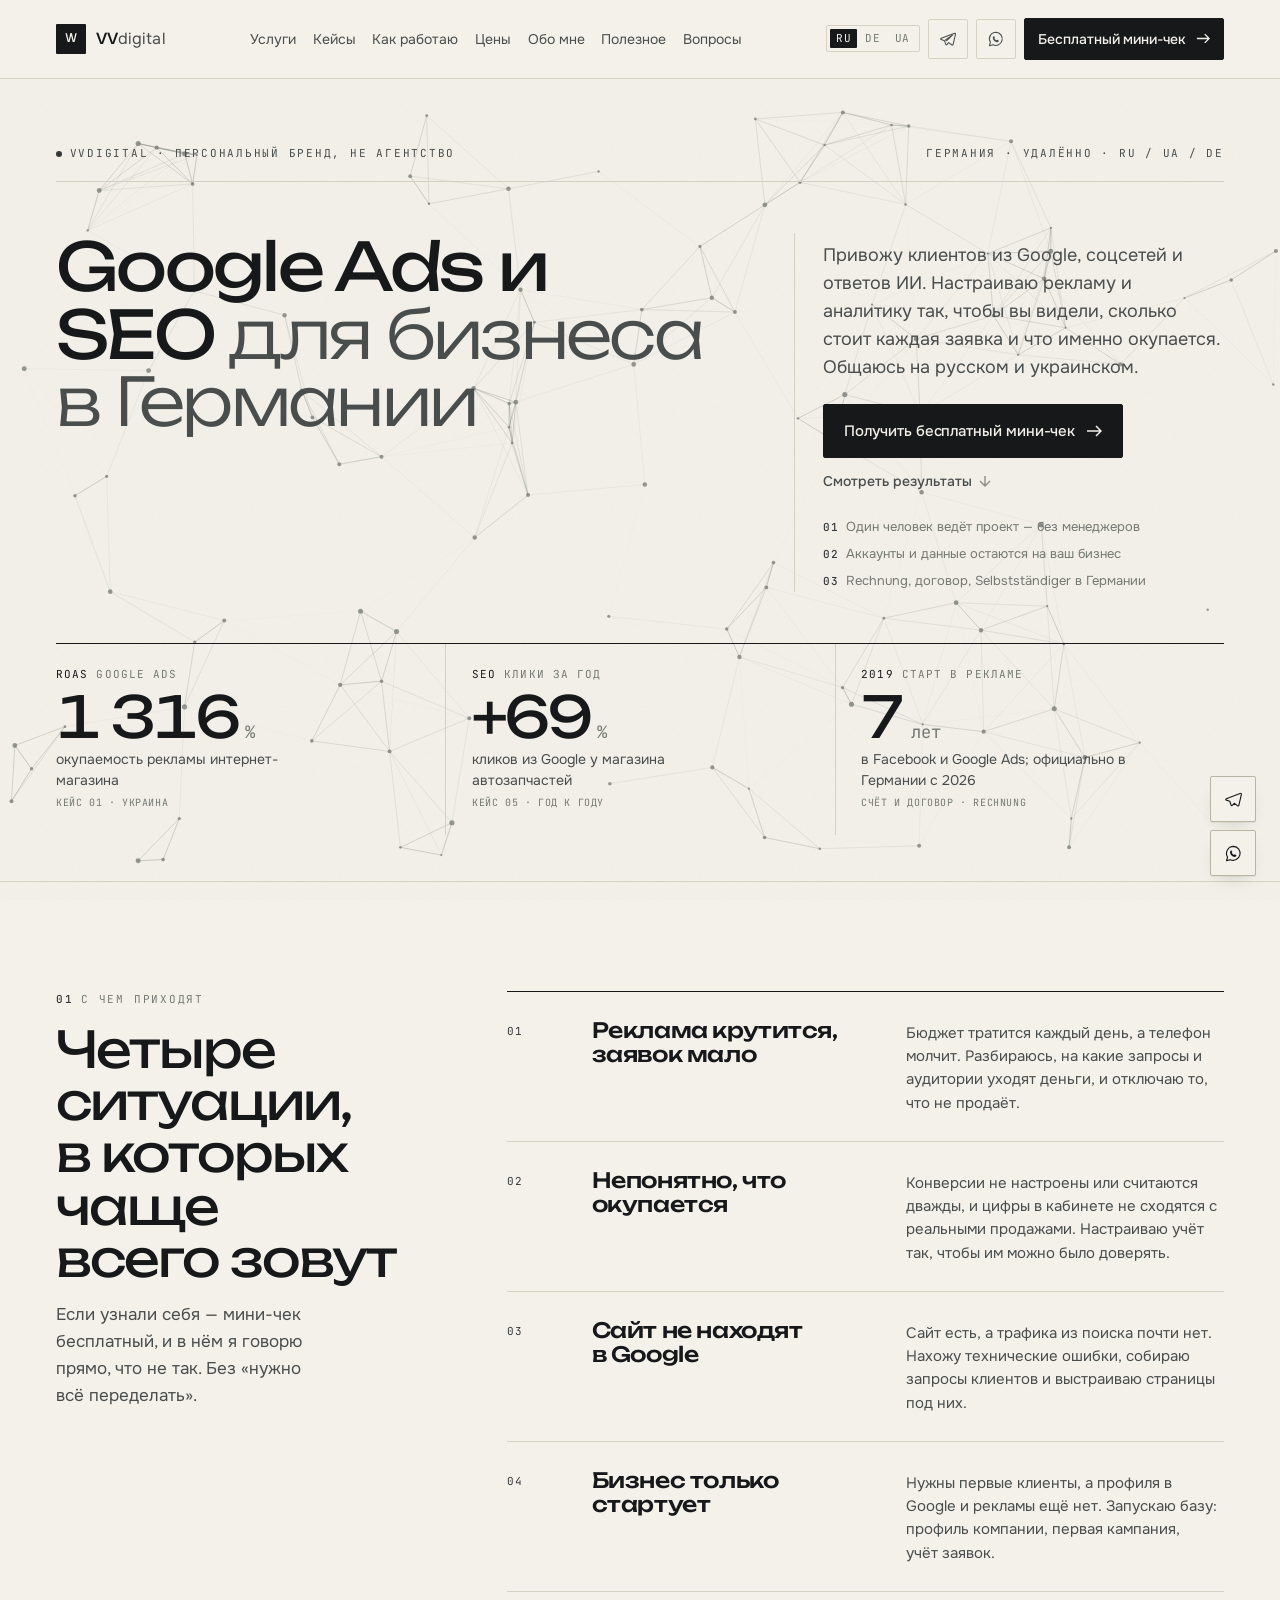
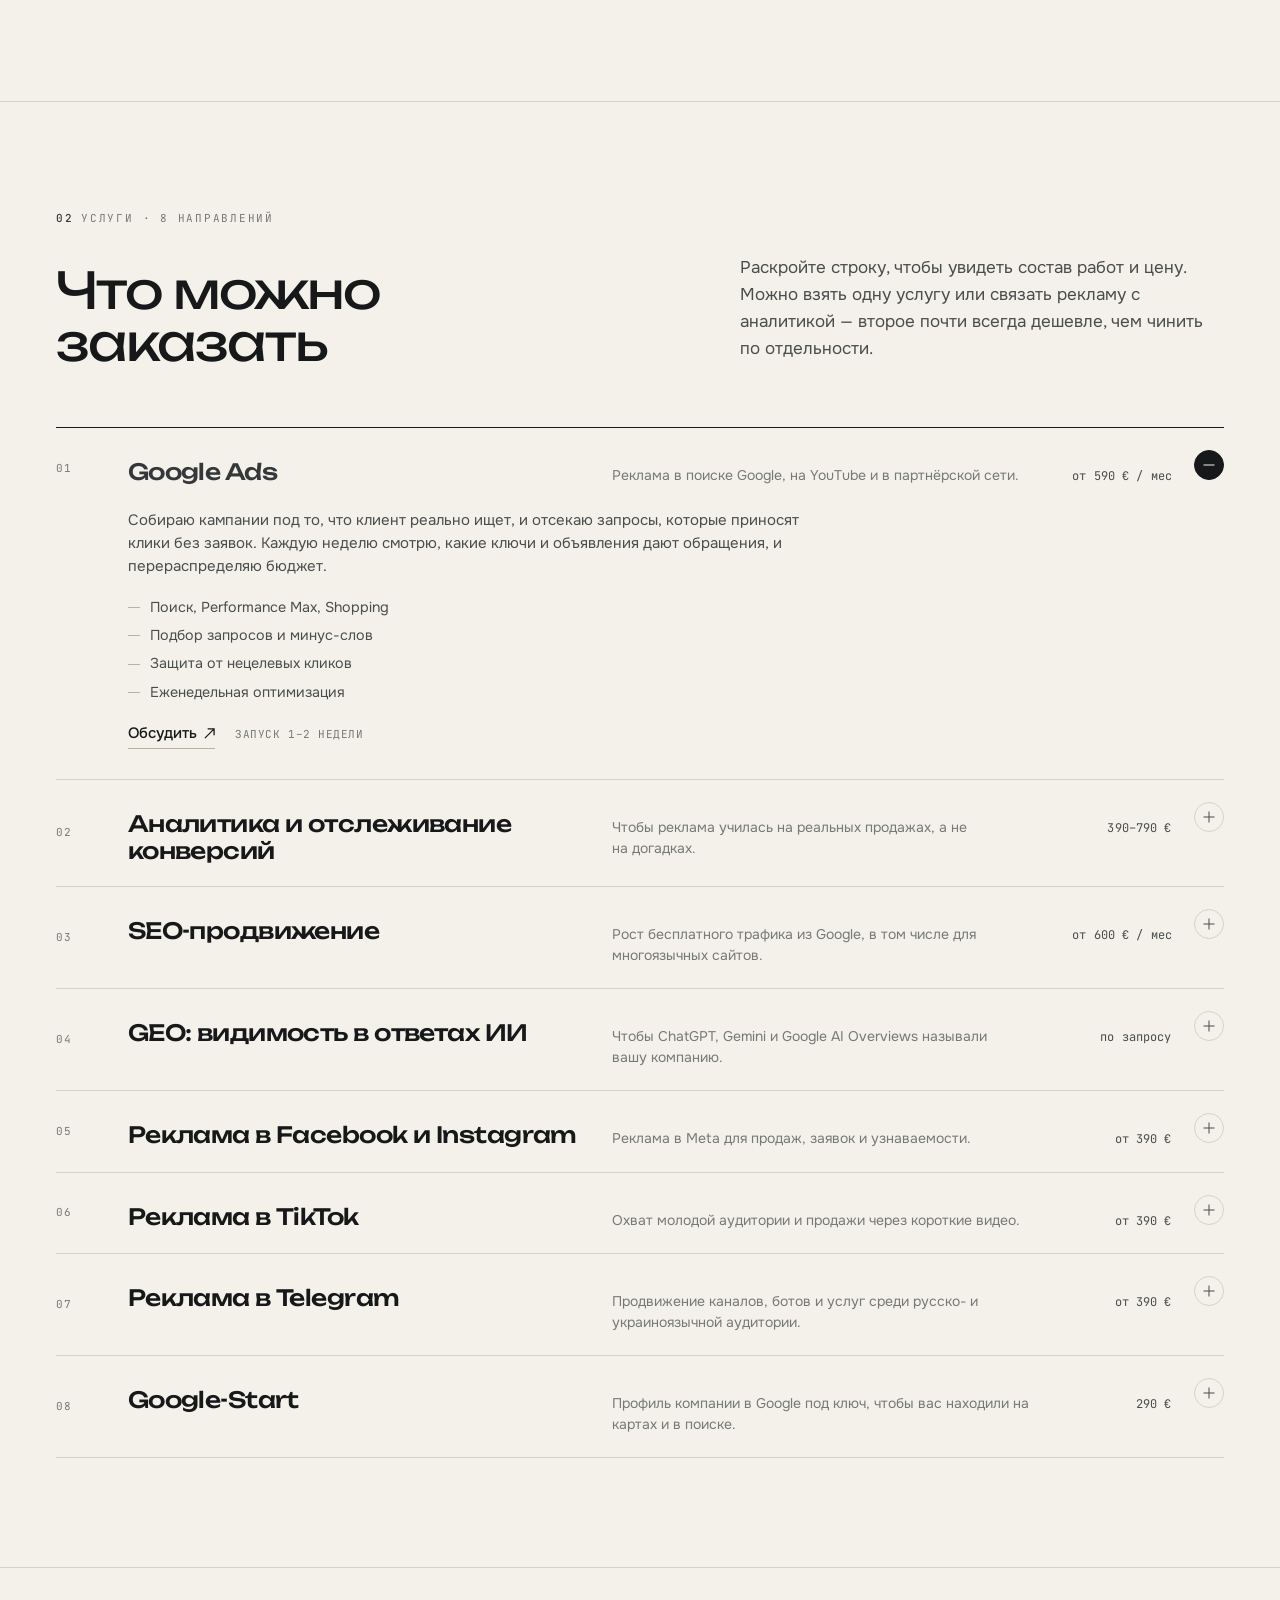
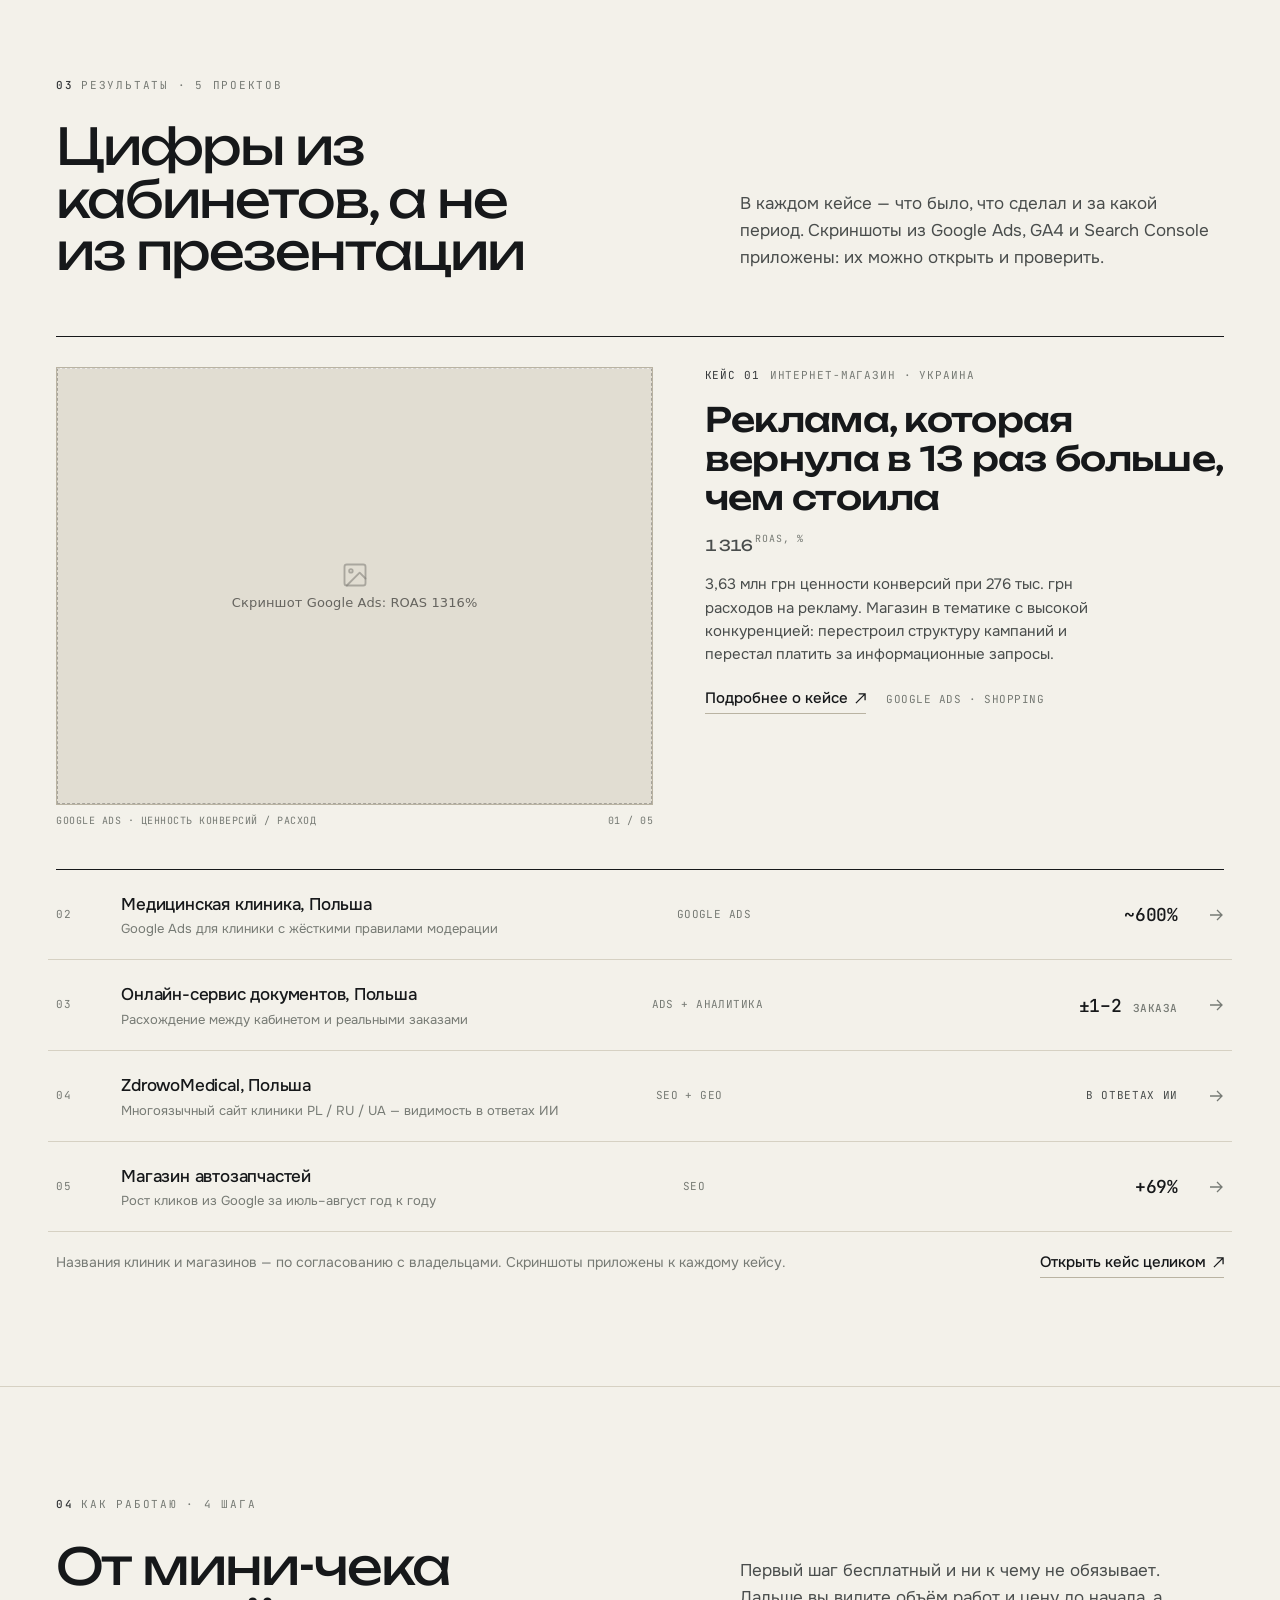
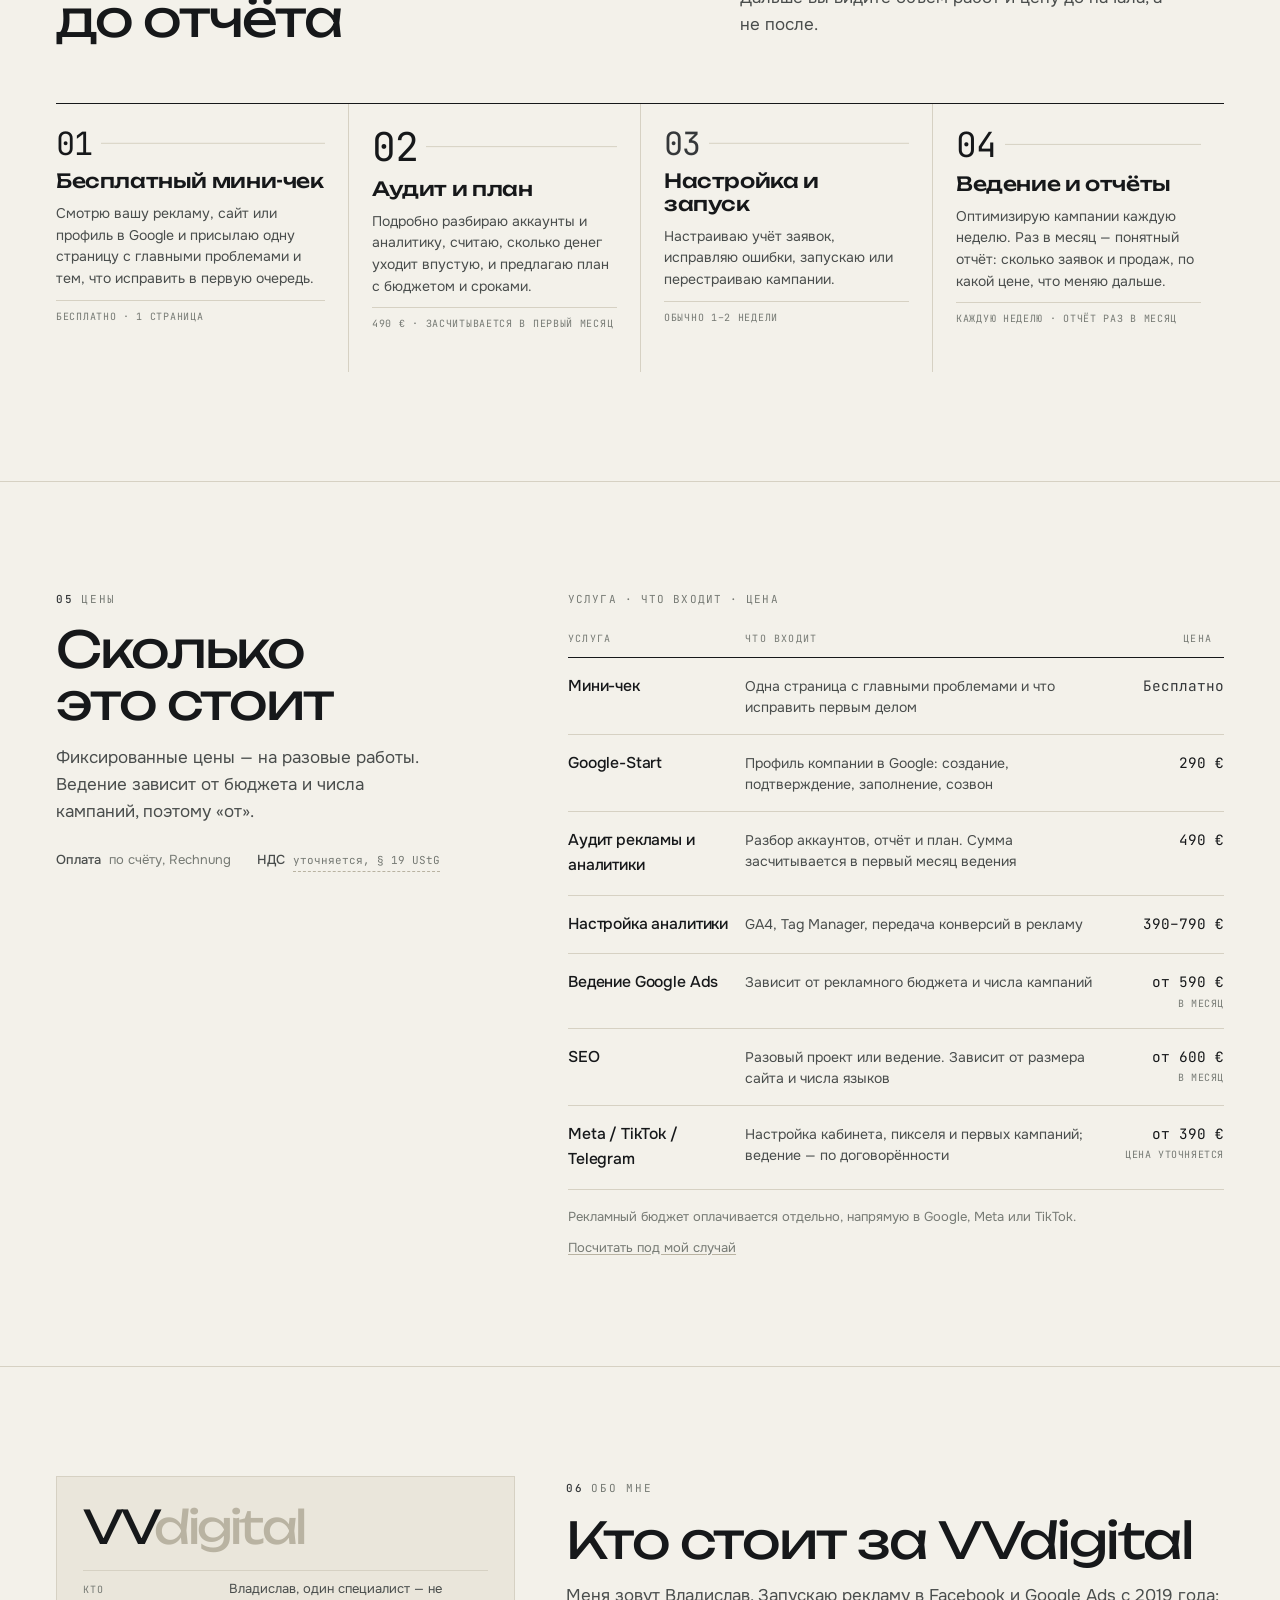
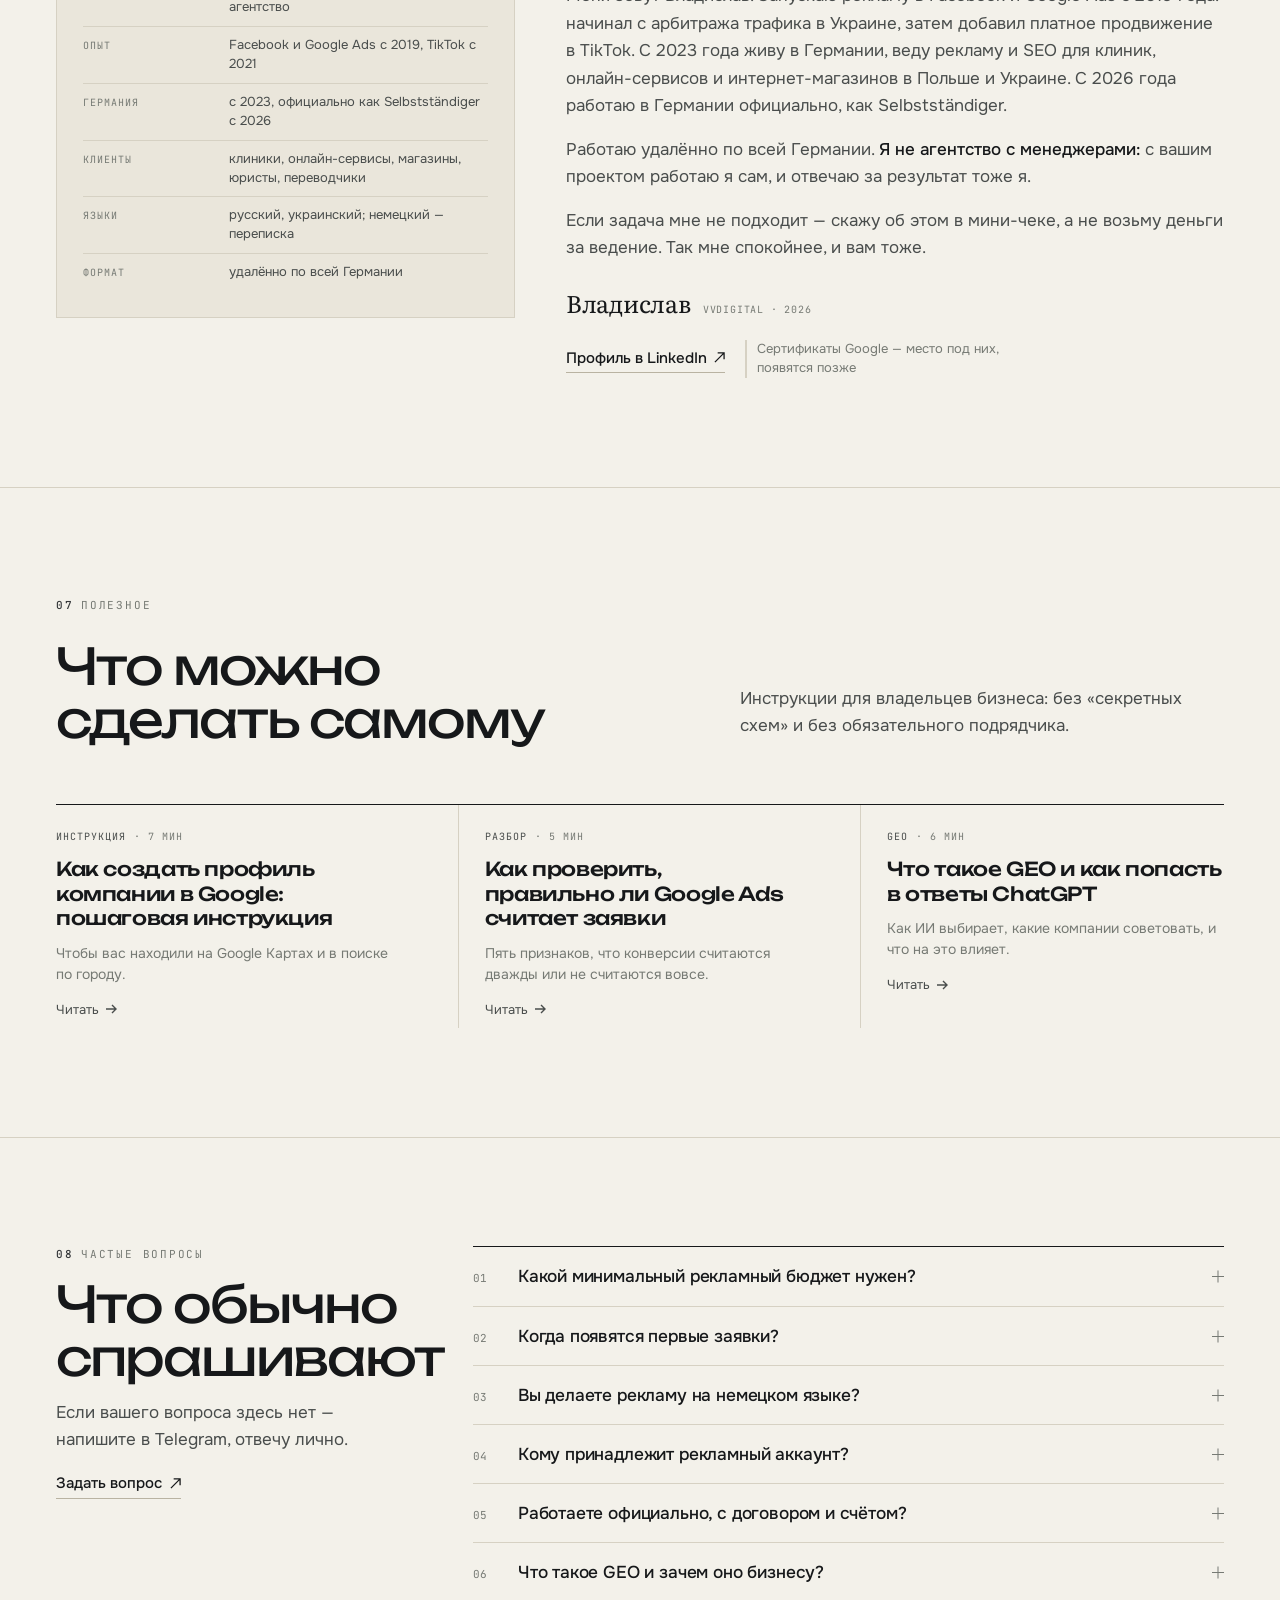
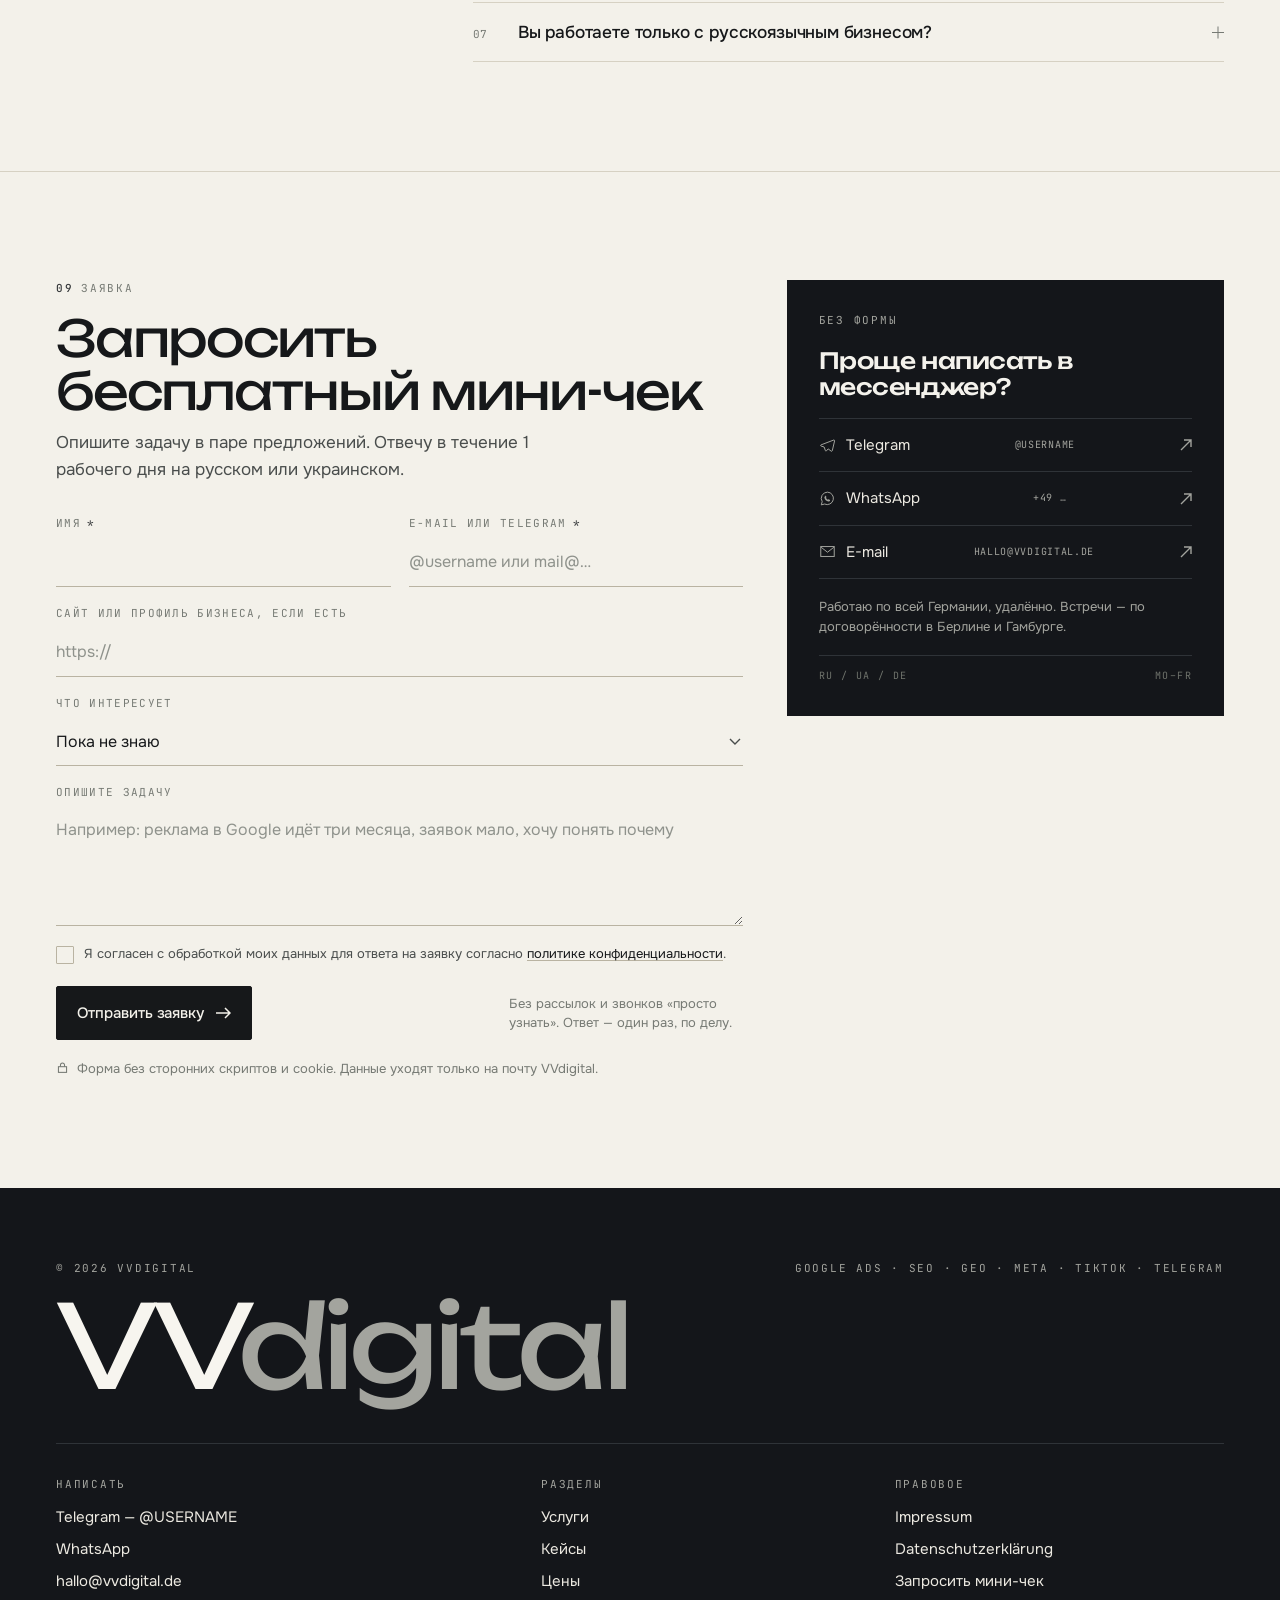
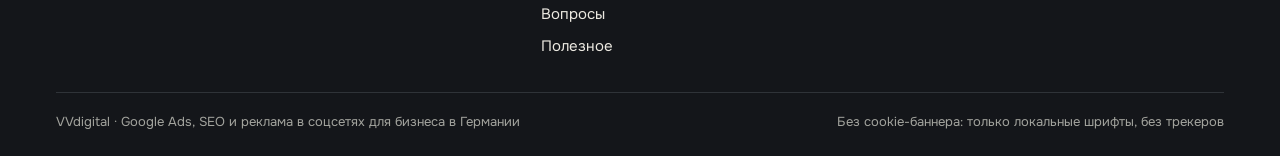
==== index.html @ 83b8dfaf "Add VVdigital landing from design handoff Graphite accent, Unbounded headings and a particle network" ====
<!DOCTYPE html>
<html lang="ru" data-pair="unbounded" data-accent="graphite" data-density="normal" data-gridlines="off" data-grain="on">
<head>
<meta charset="utf-8">
<meta name="viewport" content="width=device-width, initial-scale=1">
<meta name="robots" content="noindex, nofollow">
<title>Google Ads и SEO для бизнеса в Германии | VVdigital</title>
<meta name="description" content="Google Ads, SEO и GEO, реклама в Meta, TikTok и Telegram для бизнеса в Германии. Настройка аналитики, честные отчёты. Общение на русском и украинском.">
<link rel="canonical" href="https://vvdigital.de/ru/">
<link rel="alternate" hreflang="ru" href="https://vvdigital.de/ru/">
<link rel="alternate" hreflang="de" href="https://vvdigital.de/de/">
<link rel="alternate" hreflang="uk" href="https://vvdigital.de/uk/">
<link rel="alternate" hreflang="x-default" href="https://vvdigital.de/de/">
<meta property="og:type" content="website">
<meta property="og:locale" content="ru_RU">
<meta property="og:site_name" content="VVdigital">
<meta property="og:title" content="Google Ads и SEO для бизнеса в Германии | VVdigital">
<meta property="og:description" content="Реклама, которая приводит клиентов, и аналитика, которая показывает, что окупается. На русском и украинском.">
<meta property="og:url" content="https://vvdigital.de/ru/">
<meta property="og:image" content="https://vvdigital.de/assets/og-ru.png">
<link rel="stylesheet" href="assets/style.css">
<link rel="stylesheet" href="assets/landing.css">
<script>document.documentElement.classList.add('js');</script>
<script type="application/ld+json">
{"@context":"https://schema.org","@type":"ProfessionalService","name":"VVdigital","url":"https://vvdigital.de/ru/","description":"Google Ads, SEO/GEO и реклама в Meta, TikTok и Telegram для бизнеса в Германии.","founder":{"@type":"Person","name":"Vladyslav Vietier"},"areaServed":{"@type":"Country","name":"Germany"},"knowsLanguage":["ru","uk","de"],"hasOfferCatalog":{"@type":"OfferCatalog","name":"Услуги","itemListElement":[{"@type":"Offer","itemOffered":{"@type":"Service","name":"Google Ads"}},{"@type":"Offer","itemOffered":{"@type":"Service","name":"Настройка аналитики и отслеживания конверсий"}},{"@type":"Offer","itemOffered":{"@type":"Service","name":"SEO"}},{"@type":"Offer","itemOffered":{"@type":"Service","name":"GEO"}},{"@type":"Offer","itemOffered":{"@type":"Service","name":"Meta Ads"}},{"@type":"Offer","itemOffered":{"@type":"Service","name":"TikTok Ads"}},{"@type":"Offer","itemOffered":{"@type":"Service","name":"Telegram Ads"}},{"@type":"Offer","itemOffered":{"@type":"Service","name":"Google-Start: профиль компании в Google"},"price":"290","priceCurrency":"EUR"}]}}
</script>
<script type="application/ld+json">
{"@context":"https://schema.org","@type":"FAQPage","mainEntity":[
{"@type":"Question","name":"Какой минимальный рекламный бюджет нужен?","acceptedAnswer":{"@type":"Answer","text":"Рекомендую от 500 € в месяц на рекламу, не считая оплаты моей работы. С меньшим бюджетом система долго учится, и выводы делать не на чем. Точную сумму назову после мини-чека: она зависит от ниши, региона и конкуренции."}},
{"@type":"Question","name":"Когда появятся первые заявки?","acceptedAnswer":{"@type":"Answer","text":"Поисковая реклама в Google обычно даёт первые обращения в первые недели после запуска. SEO работает медленнее: заметный рост — через несколько месяцев. Гарантий конкретного числа заявок не даю, но с первого дня видно, сколько стоит каждая заявка."}},
{"@type":"Question","name":"Вы делаете рекламу на немецком языке?","acceptedAnswer":{"@type":"Answer","text":"Да. Объявления, ключевые слова и тексты сайта — на немецком, русском или украинском, в зависимости от того, кто ваши клиенты. Обсуждаем всё с вами на русском или украинском."}},
{"@type":"Question","name":"Кому принадлежит рекламный аккаунт?","acceptedAnswer":{"@type":"Answer","text":"Вам. Аккаунты Google Ads, Meta, Google Analytics и все данные оформляются на ваш бизнес, я работаю с доступом. Если мы прекращаем работу, всё остаётся у вас."}},
{"@type":"Question","name":"Работаете официально, с договором и счётом?","acceptedAnswer":{"@type":"Answer","text":"Да. Я зарегистрирован в Германии как самозанятый (Selbstständiger), выставляю официальный счёт (Rechnung). Объём работ и цену фиксируем письменно до начала."}},
{"@type":"Question","name":"Что такое GEO и зачем оно бизнесу?","acceptedAnswer":{"@type":"Answer","text":"GEO — оптимизация под ответы ИИ: ChatGPT, Gemini, Google AI Overviews. Всё больше людей спрашивают совета у ИИ, а не листают поиск. Цель GEO — чтобы в этих ответах называли вашу компанию."}},
{"@type":"Question","name":"Вы работаете только с русскоязычным бизнесом?","acceptedAnswer":{"@type":"Answer","text":"Нет. Я работаю с любым бизнесом в Германии и Польше. Просто с русско- и украиноязычными владельцами мне проще общаться, а их клиентов я хорошо понимаю."}}]}
</script>
</head>
<body>
<a class="skip" href="#main">К содержанию</a>
<div class="grain" aria-hidden="true"></div>
<div class="gridlines" aria-hidden="true"><div>
<span></span><span></span><span></span><span></span><span></span><span></span><span></span><span></span><span></span><span></span><span></span><span></span>
</div></div>

<!-- ======================= 01 HEADER ======================= -->
<header class="site-header" data-screen-label="01 Шапка">
  <div class="wrap">
    <div class="site-header__inner">
      <a class="logo" href="index.html" aria-label="VVdigital — на главную">
        <span class="logo__mark" aria-hidden="true">VV</span>
        <span class="logo__type"><b>VV</b>digital</span>
      </a>

      <nav class="nav" aria-label="Основная навигация">
        <ul class="nav__list">
          <li><a href="#services">Услуги</a></li>
          <li><a href="#cases">Кейсы</a></li>
          <li><a href="#process">Как работаю</a></li>
          <li><a href="#prices">Цены</a></li>
          <li><a href="#about">Обо мне</a></li>
          <li><a href="#blog">Полезное</a></li>
          <li><a href="#faq">Вопросы</a></li>
        </ul>
      </nav>

      <div class="header-tools">
        <nav class="lang" aria-label="Язык сайта">
          <a href="#" hreflang="ru" aria-current="page">RU</a>
          <a href="#" hreflang="de">DE</a>
          <a href="#" hreflang="uk">UA</a>
        </nav>
        <a class="icon-btn" href="https://t.me/USERNAME" target="_blank" rel="noopener" aria-label="Написать в Telegram">
          <svg width="18" height="18" viewBox="0 0 24 24" fill="none" aria-hidden="true"><path d="M21 4.2 2.9 11.1c-.9.34-.88 1.36.03 1.66l4.4 1.44 1.68 5.05c.22.66 1.04.83 1.5.3l2.4-2.75 4.35 3.2c.55.4 1.33.1 1.48-.55L22 5.5c.15-.83-.62-1.5-1-1.3Z" stroke="currentColor" stroke-width="1.4" stroke-linejoin="round"/><path d="m7.3 14.2 10.9-7.6-8.6 8.2" stroke="currentColor" stroke-width="1.4" stroke-linejoin="round"/></svg>
        </a>
        <a class="icon-btn" href="https://wa.me/49XXXXXXXXXX" target="_blank" rel="noopener" aria-label="Написать в WhatsApp">
          <svg width="18" height="18" viewBox="0 0 24 24" fill="none" aria-hidden="true"><path d="M12 3a8.8 8.8 0 0 0-7.5 13.4L3.2 21l4.7-1.2A8.8 8.8 0 1 0 12 3Z" stroke="currentColor" stroke-width="1.4" stroke-linejoin="round"/><path d="M8.7 7.9c.3-.1.6 0 .8.3l.9 1.5c.15.26.1.55-.1.75l-.5.5c.6 1.3 1.5 2.2 2.8 2.8l.5-.5c.2-.2.5-.25.75-.1l1.5.9c.3.2.4.5.3.8-.3.9-1.3 1.6-2.3 1.5-2.9-.3-5.4-2.8-5.7-5.7-.1-1 .6-2 1.5-2.3Z" fill="currentColor"/></svg>
        </a>
        <a class="btn btn--sm header-cta" href="#contact">Бесплатный мини-чек
          <svg width="14" height="11" viewBox="0 0 16 12" fill="none" aria-hidden="true"><path d="M10 1l5 5-5 5M15 6H1" stroke="currentColor" stroke-width="1.5"/></svg>
        </a>
        <button class="burger" type="button" aria-label="Меню" aria-expanded="false" aria-controls="drawer" data-burger>
          <svg width="18" height="12" viewBox="0 0 18 12" fill="none" aria-hidden="true"><path d="M0 1h18M0 6h18M0 11h12" stroke="currentColor" stroke-width="1.5"/></svg>
        </button>
      </div>
    </div>
  </div>
</header>

<!-- mobile drawer -->
<div class="drawer" id="drawer" data-open="false" data-drawer aria-hidden="true">
  <div class="drawer__top">
    <a class="logo" href="index.html"><span class="logo__mark" aria-hidden="true">VV</span><span class="logo__type"><b>VV</b>digital</span></a>
    <button class="icon-btn" type="button" aria-label="Закрыть меню" data-drawer-close>
      <svg width="14" height="14" viewBox="0 0 14 14" fill="none" aria-hidden="true"><path d="M1 1l12 12M13 1L1 13" stroke="currentColor" stroke-width="1.5"/></svg>
    </button>
  </div>
  <nav class="drawer__nav" aria-label="Мобильная навигация">
    <ul class="drawer__list">
      <li><a href="#services">Услуги <span>01</span></a></li>
      <li><a href="#cases">Кейсы <span>02</span></a></li>
      <li><a href="#process">Как работаю <span>03</span></a></li>
      <li><a href="#prices">Цены <span>04</span></a></li>
      <li><a href="#about">Обо мне <span>05</span></a></li>
      <li><a href="#blog">Полезное <span>06</span></a></li>
      <li><a href="#faq">Вопросы <span>07</span></a></li>
    </ul>
  </nav>
  <div class="drawer__foot">
    <a class="btn btn--block" href="#contact" data-drawer-close>Бесплатный мини-чек
      <svg width="16" height="12" viewBox="0 0 16 12" fill="none" aria-hidden="true"><path d="M10 1l5 5-5 5M15 6H1" stroke="currentColor" stroke-width="1.5"/></svg>
    </a>
    <div class="drawer__langs" aria-label="Язык сайта">
      <a href="#" aria-current="page">RU</a><a href="#">DE</a><a href="#">UA</a>
    </div>
  </div>
</div>

<main id="main">

<!-- ======================= 02 HERO ======================= -->
<section class="hero wrap" data-screen-label="02 Первый экран" aria-labelledby="h1">
  <canvas class="hero__net" data-hero-net aria-hidden="true"></canvas>
  <div class="hero__meta">
    <span class="eyebrow"><span class="dot"></span>VVdigital · персональный бренд, не агентство</span>
    <span class="eyebrow">Германия · удалённо · RU / UA / DE</span>
  </div>

  <div class="hero__grid">
    <h1 id="h1">Google Ads и SEO <span class="thin">для бизнеса в Германии</span></h1>

    <div class="hero__aside">
      <p class="hero__lede">Привожу клиентов из Google, соцсетей и ответов ИИ. Настраиваю рекламу и аналитику так, чтобы вы видели, сколько стоит каждая заявка и что именно окупается. Общаюсь на русском и украинском.</p>

      <div class="hero__cta">
        <a class="btn" href="#contact">Получить бесплатный мини-чек
          <svg width="16" height="12" viewBox="0 0 16 12" fill="none" aria-hidden="true"><path d="M10 1l5 5-5 5M15 6H1" stroke="currentColor" stroke-width="1.5"/></svg>
        </a>
        <a class="link-arrow hero__link" href="#cases">Смотреть результаты
          <svg width="12" height="12" viewBox="0 0 12 12" fill="none" aria-hidden="true"><path d="M6 1v10M1 6l5 5 5-5" stroke="currentColor" stroke-width="1.4"/></svg>
        </a>
      </div>

      <div class="hero__facts">
        <span><b>01</b>Один человек ведёт проект — без менеджеров</span>
        <span><b>02</b>Аккаунты и данные остаются на ваш бизнес</span>
        <span><b>03</b>Rechnung, договор, Selbstständiger в Германии</span>
      </div>
    </div>
  </div>

  <div class="proof">
    <div class="proof__cell" data-reveal>
      <span class="proof__label"><i>ROAS</i> Google Ads</span>
      <span class="proof__fig">1 316<sup>%</sup></span>
      <span class="proof__note">окупаемость рекламы интернет-магазина</span>
      <span class="proof__src">кейс 01 · Украина</span>
    </div>
    <div class="proof__cell" data-reveal style="--d:70ms">
      <span class="proof__label"><i>SEO</i> клики за год</span>
      <span class="proof__fig">+69<sup>%</sup></span>
      <span class="proof__note">кликов из Google у магазина автозапчастей</span>
      <span class="proof__src">кейс 05 · год к году</span>
    </div>
    <div class="proof__cell" data-reveal style="--d:140ms">
      <span class="proof__label"><i>2019</i> старт в рекламе</span>
      <span class="proof__fig">7<sup>лет</sup></span>
      <span class="proof__note">в Facebook и Google Ads; официально в Германии с 2026</span>
      <span class="proof__src">счёт и договор · Rechnung</span>
    </div>
  </div>
</section>

<!-- ======================= 03 PAINS ======================= -->
<section class="section wrap" id="for-whom" data-screen-label="03 С чем приходят" aria-labelledby="pains-h">
  <div class="pains">
    <div class="pains__head">
      <span class="eyebrow"><b>01</b>С чем приходят</span>
      <h2 id="pains-h">Четыре ситуации, в которых чаще всего зовут</h2>
      <p class="lede">Если узнали себя — мини-чек бесплатный, и в нём я говорю прямо, что не так. Без «нужно всё переделать».</p>
    </div>

    <div class="pains__list">
      <article class="pain" data-reveal>
        <span class="pain__num">01</span>
        <div class="pain__body">
          <h3>Реклама крутится, заявок мало</h3>
          <p>Бюджет тратится каждый день, а телефон молчит. Разбираюсь, на какие запросы и аудитории уходят деньги, и отключаю то, что не продаёт.</p>
        </div>
      </article>
      <article class="pain" data-reveal style="--d:60ms">
        <span class="pain__num">02</span>
        <div class="pain__body">
          <h3>Непонятно, что окупается</h3>
          <p>Конверсии не настроены или считаются дважды, и цифры в кабинете не сходятся с реальными продажами. Настраиваю учёт так, чтобы им можно было доверять.</p>
        </div>
      </article>
      <article class="pain" data-reveal style="--d:120ms">
        <span class="pain__num">03</span>
        <div class="pain__body">
          <h3>Сайт не находят в Google</h3>
          <p>Сайт есть, а трафика из поиска почти нет. Нахожу технические ошибки, собираю запросы клиентов и выстраиваю страницы под них.</p>
        </div>
      </article>
      <article class="pain" data-reveal style="--d:180ms">
        <span class="pain__num">04</span>
        <div class="pain__body">
          <h3>Бизнес только стартует</h3>
          <p>Нужны первые клиенты, а профиля в Google и рекламы ещё нет. Запускаю базу: профиль компании, первая кампания, учёт заявок.</p>
        </div>
      </article>
    </div>
  </div>
</section>

<!-- ======================= 04 SERVICES ======================= -->
<section class="section wrap" id="services" data-screen-label="04 Услуги" aria-labelledby="svc-h">
  <div class="sec-head">
    <span class="eyebrow"><b>02</b>Услуги · 8 направлений</span>
    <h2 id="svc-h">Что можно заказать</h2>
    <p class="lede sec-lede">Раскройте строку, чтобы увидеть состав работ и цену. Можно взять одну услугу или связать рекламу с аналитикой — второе почти всегда дешевле, чем чинить по отдельности.</p>
  </div>

  <div class="services" data-accordion="single">
    <article class="svc" data-open="true">
      <button class="svc__row" type="button" aria-expanded="true" aria-controls="svc-1" data-acc>
        <span class="svc__num">01</span>
        <span class="svc__name">Google Ads</span>
        <span class="svc__desc">Реклама в поиске Google, на YouTube и в партнёрской сети.</span>
        <span class="svc__price">от 590 € / мес</span>
        <span class="svc__plus" aria-hidden="true"></span>
      </button>
      <div class="svc__panel" id="svc-1">
        <div class="svc__inner">
          <div class="svc__content">
            <div class="svc__body">
              <p>Собираю кампании под то, что клиент реально ищет, и отсекаю запросы, которые приносят клики без заявок. Каждую неделю смотрю, какие ключи и объявления дают обращения, и перераспределяю бюджет.</p>
              <ul class="svc__bullets">
                <li>Поиск, Performance Max, Shopping</li>
                <li>Подбор запросов и минус-слов</li>
                <li>Защита от нецелевых кликов</li>
                <li>Еженедельная оптимизация</li>
              </ul>
              <div class="svc__links">
                <a class="link-arrow" href="#contact">Обсудить
                  <svg width="11" height="11" viewBox="0 0 12 12" fill="none" aria-hidden="true"><path d="M1 11L11 1M4 1h7v7" stroke="currentColor" stroke-width="1.4"/></svg>
                </a>
                <span class="svc__meta">запуск 1–2 недели</span>
              </div>
            </div>
            <span class="svc__price svc__price--mobile">от 590 € / мес</span>
          </div>
        </div>
      </div>
    </article>

    <article class="svc">
      <button class="svc__row" type="button" aria-expanded="false" aria-controls="svc-2" data-acc>
        <span class="svc__num">02</span>
        <span class="svc__name">Аналитика и отслеживание конверсий</span>
        <span class="svc__desc">Чтобы реклама училась на реальных продажах, а не на догадках.</span>
        <span class="svc__price">390–790 €</span>
        <span class="svc__plus" aria-hidden="true"></span>
      </button>
      <div class="svc__panel" id="svc-2">
        <div class="svc__inner">
          <div class="svc__content">
            <div class="svc__body">
              <p>Настраиваю учёт так, чтобы цифра «заявка» в кабинете совпадала с реальностью. С проверкой на дубли и расхождения — самая частая проблема в проектах, которые мне приносят.</p>
              <ul class="svc__bullets">
                <li>Google Analytics 4 и Tag Manager</li>
                <li>Передача покупок и заявок в Google Ads</li>
                <li>Consent Mode по требованиям DSGVO</li>
                <li>Проверка дублей и расхождений</li>
              </ul>
              <div class="svc__links">
                <a class="link-arrow" href="#contact">Обсудить
                  <svg width="11" height="11" viewBox="0 0 12 12" fill="none" aria-hidden="true"><path d="M1 11L11 1M4 1h7v7" stroke="currentColor" stroke-width="1.4"/></svg>
                </a>
                <span class="svc__meta">без cookie-баннера на сайте</span>
              </div>
            </div>
            <span class="svc__price svc__price--mobile">390–790 €</span>
          </div>
        </div>
      </div>
    </article>

    <article class="svc">
      <button class="svc__row" type="button" aria-expanded="false" aria-controls="svc-3" data-acc>
        <span class="svc__num">03</span>
        <span class="svc__name">SEO-продвижение</span>
        <span class="svc__desc">Рост бесплатного трафика из Google, в том числе для многоязычных сайтов.</span>
        <span class="svc__price">от 600 € / мес</span>
        <span class="svc__plus" aria-hidden="true"></span>
      </button>
      <div class="svc__panel" id="svc-3">
        <div class="svc__inner">
          <div class="svc__content">
            <div class="svc__body">
              <p>Начинаю с технической части и структуры: без этого тексты не работают. Дальше — запросы, под которые есть смысл делать страницы, и отчёты из Search Console, а не «позиции в топ-10».</p>
              <ul class="svc__bullets">
                <li>Технический аудит</li>
                <li>Сбор запросов и структура сайта</li>
                <li>Мета-теги и тексты</li>
                <li>Отчёты по Search Console</li>
              </ul>
              <div class="svc__links">
                <a class="link-arrow" href="#contact">Обсудить
                  <svg width="11" height="11" viewBox="0 0 12 12" fill="none" aria-hidden="true"><path d="M1 11L11 1M4 1h7v7" stroke="currentColor" stroke-width="1.4"/></svg>
                </a>
                <span class="svc__meta">первый рост — 3–6 месяцев</span>
              </div>
            </div>
            <span class="svc__price svc__price--mobile">от 600 € / мес</span>
          </div>
        </div>
      </div>
    </article>

    <article class="svc">
      <button class="svc__row" type="button" aria-expanded="false" aria-controls="svc-4" data-acc>
        <span class="svc__num">04</span>
        <span class="svc__name">GEO: видимость в ответах ИИ</span>
        <span class="svc__desc">Чтобы ChatGPT, Gemini и Google AI Overviews называли вашу компанию.</span>
        <span class="svc__price">по запросу</span>
        <span class="svc__plus" aria-hidden="true"></span>
      </button>
      <div class="svc__panel" id="svc-4">
        <div class="svc__inner">
          <div class="svc__content">
            <div class="svc__body">
              <p>Сначала показываю, что ИИ уже отвечает о вас и о конкурентах — это отрезвляет. Потом работаю над источниками, из которых модели берут факты: разметка, страницы-ответы, упоминания на внешних площадках.</p>
              <ul class="svc__bullets">
                <li>Проверка: что ИИ отвечает о вас и конкурентах</li>
                <li>Контент и разметка под ИИ-поиск</li>
                <li>Упоминания на внешних площадках</li>
              </ul>
              <div class="svc__links">
                <a class="link-arrow" href="#contact">Обсудить
                  <svg width="11" height="11" viewBox="0 0 12 12" fill="none" aria-hidden="true"><path d="M1 11L11 1M4 1h7v7" stroke="currentColor" stroke-width="1.4"/></svg>
                </a>
                <span class="svc__meta">новое направление · 2026</span>
              </div>
            </div>
            <span class="svc__price svc__price--mobile">по запросу</span>
          </div>
        </div>
      </div>
    </article>

    <article class="svc">
      <button class="svc__row" type="button" aria-expanded="false" aria-controls="svc-5" data-acc>
        <span class="svc__num">05</span>
        <span class="svc__name">Реклама в Facebook и Instagram</span>
        <span class="svc__desc">Реклама в Meta для продаж, заявок и узнаваемости.</span>
        <span class="svc__price">от 390 €</span>
        <span class="svc__plus" aria-hidden="true"></span>
      </button>
      <div class="svc__panel" id="svc-5">
        <div class="svc__inner">
          <div class="svc__content">
            <div class="svc__body">
              <p>Собираю кабинет и пиксель с нуля или разбираю существующий. Тестирую аудитории и креативы короткими циклами, оставляю то, что даёт заявки по приемлемой цене.</p>
              <ul class="svc__bullets">
                <li>Настройка Business Manager и пикселя</li>
                <li>Аудитории и тесты креативов</li>
                <li>Кампании на заявки и продажи</li>
                <li>Отчёт по цене заявки</li>
              </ul>
              <div class="svc__links">
                <a class="link-arrow" href="#contact">Обсудить
                  <svg width="11" height="11" viewBox="0 0 12 12" fill="none" aria-hidden="true"><path d="M1 11L11 1M4 1h7v7" stroke="currentColor" stroke-width="1.4"/></svg>
                </a>
                <span class="svc__meta">цена уточняется</span>
              </div>
            </div>
            <span class="svc__price svc__price--mobile">от 390 €</span>
          </div>
        </div>
      </div>
    </article>

    <article class="svc">
      <button class="svc__row" type="button" aria-expanded="false" aria-controls="svc-6" data-acc>
        <span class="svc__num">06</span>
        <span class="svc__name">Реклама в TikTok</span>
        <span class="svc__desc">Охват молодой аудитории и продажи через короткие видео.</span>
        <span class="svc__price">от 390 €</span>
        <span class="svc__plus" aria-hidden="true"></span>
      </button>
      <div class="svc__panel" id="svc-6">
        <div class="svc__inner">
          <div class="svc__content">
            <div class="svc__body">
              <p>Здесь половина результата — в роликах, а не в настройках. Даю понятные требования к видео и собираю кампании, которые можно честно сравнить между собой.</p>
              <ul class="svc__bullets">
                <li>Настройка кабинета и пикселя</li>
                <li>Структура кампаний и тесты</li>
                <li>Рекомендации по роликам</li>
                <li>Оптимизация по заявкам</li>
              </ul>
              <div class="svc__links">
                <a class="link-arrow" href="#contact">Обсудить
                  <svg width="11" height="11" viewBox="0 0 12 12" fill="none" aria-hidden="true"><path d="M1 11L11 1M4 1h7v7" stroke="currentColor" stroke-width="1.4"/></svg>
                </a>
                <span class="svc__meta">цена уточняется</span>
              </div>
            </div>
            <span class="svc__price svc__price--mobile">от 390 €</span>
          </div>
        </div>
      </div>
    </article>

    <article class="svc">
      <button class="svc__row" type="button" aria-expanded="false" aria-controls="svc-7" data-acc>
        <span class="svc__num">07</span>
        <span class="svc__name">Реклама в Telegram</span>
        <span class="svc__desc">Продвижение каналов, ботов и услуг среди русско- и украиноязычной аудитории.</span>
        <span class="svc__price">от 390 €</span>
        <span class="svc__plus" aria-hidden="true"></span>
      </button>
      <div class="svc__panel" id="svc-7">
        <div class="svc__inner">
          <div class="svc__content">
            <div class="svc__body">
              <p>Telegram Ads и посевы решают разное, поэтому считаю их отдельно. Проверяю каналы перед размещением, чтобы не платить за ботов и «накрученный» охват.</p>
              <ul class="svc__bullets">
                <li>Telegram Ads</li>
                <li>Посевы в тематических каналах</li>
                <li>Подбор каналов и контроль размещений</li>
              </ul>
              <div class="svc__links">
                <a class="link-arrow" href="#contact">Обсудить
                  <svg width="11" height="11" viewBox="0 0 12 12" fill="none" aria-hidden="true"><path d="M1 11L11 1M4 1h7v7" stroke="currentColor" stroke-width="1.4"/></svg>
                </a>
                <span class="svc__meta">цена уточняется</span>
              </div>
            </div>
            <span class="svc__price svc__price--mobile">от 390 €</span>
          </div>
        </div>
      </div>
    </article>

    <article class="svc">
      <button class="svc__row" type="button" aria-expanded="false" aria-controls="svc-8" data-acc>
        <span class="svc__num">08</span>
        <span class="svc__name">Google-Start</span>
        <span class="svc__desc">Профиль компании в Google под ключ, чтобы вас находили на картах и в поиске.</span>
        <span class="svc__price">290 €</span>
        <span class="svc__plus" aria-hidden="true"></span>
      </button>
      <div class="svc__panel" id="svc-8">
        <div class="svc__inner">
          <div class="svc__content">
            <div class="svc__body">
              <p>Для тех, у кого бизнеса в Google ещё нет. Делаю профиль, заполняю всё, что влияет на выдачу по городу, и объясняю, как собирать отзывы без давления на клиента.</p>
              <ul class="svc__bullets">
                <li>Создание и подтверждение профиля</li>
                <li>Заполнение: услуги, фото, часы работы</li>
                <li>Короткий созвон: как собирать отзывы</li>
              </ul>
              <div class="svc__links">
                <a class="link-arrow" href="#contact">Обсудить
                  <svg width="11" height="11" viewBox="0 0 12 12" fill="none" aria-hidden="true"><path d="M1 11L11 1M4 1h7v7" stroke="currentColor" stroke-width="1.4"/></svg>
                </a>
                <span class="svc__meta">фиксированная цена</span>
              </div>
            </div>
            <span class="svc__price svc__price--mobile">290 €</span>
          </div>
        </div>
      </div>
    </article>
  </div>
</section>

<!-- ======================= 05 CASES ======================= -->
<section class="section wrap" id="cases" data-screen-label="05 Результаты" aria-labelledby="cases-h">
  <div class="sec-head">
    <span class="eyebrow"><b>03</b>Результаты · 5 проектов</span>
    <h2 id="cases-h">Цифры из кабинетов, а не из презентации</h2>
    <p class="lede sec-lede">В каждом кейсе — что было, что сделал и за какой период. Скриншоты из Google Ads, GA4 и Search Console приложены: их можно открыть и проверить.</p>
  </div>

  <article class="featured" data-reveal>
    <div class="shot">
      <div class="shot__frame">
        <image-slot id="case-store-ads" placeholder="Скриншот Google Ads: ROAS 1316%" class="slot--case" radius="0"></image-slot>
      </div>
      <div class="shot__cap"><span>Google Ads · ценность конверсий / расход</span><span>01 / 05</span></div>
    </div>
    <div class="featured__body">
      <span class="featured__super"><i>Кейс 01</i> Интернет-магазин · Украина</span>
      <h3>Реклама, которая вернула в 13 раз больше, чем стоила</h3>
      <p class="featured__fig">1 316 <small>ROAS, %</small></p>
      <p>3,63 млн грн ценности конверсий при 276 тыс. грн расходов на рекламу. Магазин в тематике с высокой конкуренцией: перестроил структуру кампаний и перестал платить за информационные запросы.</p>
      <div class="svc__links" style="padding-top:4px">
        <a class="link-arrow" href="case-roas-1316.html">Подробнее о кейсе
          <svg width="11" height="11" viewBox="0 0 12 12" fill="none" aria-hidden="true"><path d="M1 11L11 1M4 1h7v7" stroke="currentColor" stroke-width="1.4"/></svg>
        </a>
        <span class="svc__meta">Google Ads · Shopping</span>
      </div>
    </div>
  </article>

  <div class="ledger">
    <a class="ledger__row" href="case-roas-1316.html">
      <span class="ledger__num">02</span>
      <span class="ledger__title"><b>Медицинская клиника, Польша</b><span>Google Ads для клиники с жёсткими правилами модерации</span></span>
      <span class="ledger__meta">Google Ads</span>
      <span class="ledger__fig">~600%</span>
      <span class="ledger__go" aria-hidden="true"><svg width="16" height="16" viewBox="0 0 16 16" fill="none"><path d="M2 8h12M9 3l5 5-5 5" stroke="currentColor" stroke-width="1.3"/></svg></span>
    </a>
    <a class="ledger__row" href="case-roas-1316.html">
      <span class="ledger__num">03</span>
      <span class="ledger__title"><b>Онлайн-сервис документов, Польша</b><span>Расхождение между кабинетом и реальными заказами</span></span>
      <span class="ledger__meta">Ads + аналитика</span>
      <span class="ledger__fig">±1–2 <span class="svc__meta">заказа</span></span>
      <span class="ledger__go" aria-hidden="true"><svg width="16" height="16" viewBox="0 0 16 16" fill="none"><path d="M2 8h12M9 3l5 5-5 5" stroke="currentColor" stroke-width="1.3"/></svg></span>
    </a>
    <a class="ledger__row" href="case-roas-1316.html">
      <span class="ledger__num">04</span>
      <span class="ledger__title"><b>ZdrowoMedical, Польша</b><span>Многоязычный сайт клиники PL / RU / UA — видимость в ответах ИИ</span></span>
      <span class="ledger__meta">SEO + GEO</span>
      <span class="ledger__fig ledger__fig--txt">в ответах ИИ</span>
      <span class="ledger__go" aria-hidden="true"><svg width="16" height="16" viewBox="0 0 16 16" fill="none"><path d="M2 8h12M9 3l5 5-5 5" stroke="currentColor" stroke-width="1.3"/></svg></span>
    </a>
    <a class="ledger__row" href="case-roas-1316.html">
      <span class="ledger__num">05</span>
      <span class="ledger__title"><b>Магазин автозапчастей</b><span>Рост кликов из Google за июль–август год к году</span></span>
      <span class="ledger__meta">SEO</span>
      <span class="ledger__fig">+69%</span>
      <span class="ledger__go" aria-hidden="true"><svg width="16" height="16" viewBox="0 0 16 16" fill="none"><path d="M2 8h12M9 3l5 5-5 5" stroke="currentColor" stroke-width="1.3"/></svg></span>
    </a>
  </div>

  <div class="cases__foot">
    <p class="small">Названия клиник и магазинов — по согласованию с владельцами. Скриншоты приложены к каждому кейсу.</p>
    <a class="link-arrow" href="case-roas-1316.html">Открыть кейс целиком
      <svg width="11" height="11" viewBox="0 0 12 12" fill="none" aria-hidden="true"><path d="M1 11L11 1M4 1h7v7" stroke="currentColor" stroke-width="1.4"/></svg>
    </a>
  </div>
</section>

<!-- ======================= 06 PROCESS ======================= -->
<section class="section wrap" id="process" data-screen-label="06 Как работаю" aria-labelledby="proc-h">
  <div class="sec-head">
    <span class="eyebrow"><b>04</b>Как работаю · 4 шага</span>
    <h2 id="proc-h">От мини-чека до отчёта</h2>
    <p class="lede sec-lede">Первый шаг бесплатный и ни к чему не обязывает. Дальше вы видите объём работ и цену до начала, а не после.</p>
  </div>

  <div class="process">
    <article class="step" data-reveal>
      <span class="step__num">01</span>
      <h3>Бесплатный мини-чек</h3>
      <p>Смотрю вашу рекламу, сайт или профиль в Google и присылаю одну страницу с главными проблемами и тем, что исправить в первую очередь.</p>
      <span class="step__tag">бесплатно · 1 страница</span>
    </article>
    <article class="step" data-reveal style="--d:60ms">
      <span class="step__num">02</span>
      <h3>Аудит и план</h3>
      <p>Подробно разбираю аккаунты и аналитику, считаю, сколько денег уходит впустую, и предлагаю план с бюджетом и сроками.</p>
      <span class="step__tag">490 € · засчитывается в первый месяц</span>
    </article>
    <article class="step" data-reveal style="--d:120ms">
      <span class="step__num">03</span>
      <h3>Настройка и запуск</h3>
      <p>Настраиваю учёт заявок, исправляю ошибки, запускаю или перестраиваю кампании.</p>
      <span class="step__tag">обычно 1–2 недели</span>
    </article>
    <article class="step" data-reveal style="--d:180ms">
      <span class="step__num">04</span>
      <h3>Ведение и отчёты</h3>
      <p>Оптимизирую кампании каждую неделю. Раз в месяц — понятный отчёт: сколько заявок и продаж, по какой цене, что меняю дальше.</p>
      <span class="step__tag">каждую неделю · отчёт раз в месяц</span>
    </article>
  </div>
</section>

<!-- ======================= 07 PRICES ======================= -->
<section class="section wrap" id="prices" data-screen-label="07 Цены" aria-labelledby="price-h">
  <div class="split">
    <div>
      <span class="eyebrow"><b>05</b>Цены</span>
      <h2 id="price-h" style="margin-top:14px;max-width:14ch">Сколько это стоит</h2>
      <p class="lede" style="margin-top:16px;max-width:34ch">Фиксированные цены — на разовые работы. Ведение зависит от бюджета и числа кампаний, поэтому «от».</p>
      <div class="price-note" style="justify-content:flex-start;margin-top:24px">
        <p><b>Оплата</b> по счёту, Rechnung</p>
        <p><b>НДС</b> <span class="pending">уточняется, § 19 UStG</span></p>
      </div>
    </div>

    <div>
      <table class="price-table">
        <caption>Услуга · что входит · цена</caption>
        <thead>
          <tr><th scope="col">Услуга</th><th scope="col">Что входит</th><th scope="col" style="text-align:right">Цена</th></tr>
        </thead>
        <tbody>
          <tr>
            <td class="t-name">Мини-чек</td>
            <td class="t-what">Одна страница с главными проблемами и что исправить первым делом</td>
            <td class="t-cost t-cost--free">Бесплатно</td>
          </tr>
          <tr>
            <td class="t-name">Google-Start</td>
            <td class="t-what">Профиль компании в Google: создание, подтверждение, заполнение, созвон</td>
            <td class="t-cost">290 €</td>
          </tr>
          <tr>
            <td class="t-name">Аудит рекламы и аналитики</td>
            <td class="t-what">Разбор аккаунтов, отчёт и план. Сумма засчитывается в первый месяц ведения</td>
            <td class="t-cost">490 €</td>
          </tr>
          <tr>
            <td class="t-name">Настройка аналитики</td>
            <td class="t-what">GA4, Tag Manager, передача конверсий в рекламу</td>
            <td class="t-cost">390–790 €</td>
          </tr>
          <tr>
            <td class="t-name">Ведение Google Ads</td>
            <td class="t-what">Зависит от рекламного бюджета и числа кампаний</td>
            <td class="t-cost">от 590 €<small>в месяц</small></td>
          </tr>
          <tr>
            <td class="t-name">SEO</td>
            <td class="t-what">Разовый проект или ведение. Зависит от размера сайта и числа языков</td>
            <td class="t-cost">от 600 €<small>в месяц</small></td>
          </tr>
          <tr>
            <td class="t-name">Meta / TikTok / Telegram</td>
            <td class="t-what">Настройка кабинета, пикселя и первых кампаний; ведение — по договорённости</td>
            <td class="t-cost">от 390 €<small>цена уточняется</small></td>
          </tr>
        </tbody>
      </table>
      <div class="price-note">
        <p>Рекламный бюджет оплачивается отдельно, напрямую в Google, Meta или TikTok.</p>
        <p><a class="link-underline" href="#contact">Посчитать под мой случай</a></p>
      </div>
    </div>
  </div>
</section>

<!-- ======================= 08 ABOUT ======================= -->
<section class="section wrap" id="about" data-screen-label="08 Обо мне" aria-labelledby="about-h">
  <div class="about">
    <div class="about__card" data-reveal>
      <span class="about__monogram">VV<span>digital</span></span>
      <dl class="dossier">
        <div><dt>Кто</dt><dd>Владислав, один специалист — не агентство</dd></div>
        <div><dt>Опыт</dt><dd>Facebook и Google Ads с 2019, TikTok с 2021</dd></div>
        <div><dt>Германия</dt><dd>с 2023, официально как Selbstständiger с 2026</dd></div>
        <div><dt>Клиенты</dt><dd>клиники, онлайн-сервисы, магазины, юристы, переводчики</dd></div>
        <div><dt>Языки</dt><dd>русский, украинский; немецкий — переписка</dd></div>
        <div><dt>Формат</dt><dd>удалённо по всей Германии</dd></div>
      </dl>
    </div>

    <div class="about__text">
      <span class="eyebrow"><b>06</b>Обо мне</span>
      <h2 id="about-h" style="max-width:20ch">Кто стоит за VVdigital</h2>
      <p>Меня зовут Владислав. Запускаю рекламу в Facebook и Google Ads с 2019 года: начинал с арбитража трафика в Украине, затем добавил платное продвижение в TikTok. С 2023 года живу в Германии, веду рекламу и SEO для клиник, онлайн-сервисов и интернет-магазинов в Польше и Украине. С 2026 года работаю в Германии официально, как Selbstständiger.</p>
      <p>Работаю удалённо по всей Германии. <strong>Я не агентство с менеджерами:</strong> с вашим проектом работаю я сам, и отвечаю за результат тоже я.</p>
      <p>Если задача мне не подходит — скажу об этом в мини-чеке, а не возьму деньги за ведение. Так мне спокойнее, и вам тоже.</p>
      <div class="about__sign">Владислав <span>VVdigital · 2026</span></div>
      <div class="svc__links" style="padding-top:2px">
        <a class="link-arrow" href="https://www.linkedin.com/" target="_blank" rel="noopener me">Профиль в LinkedIn
          <svg width="11" height="11" viewBox="0 0 12 12" fill="none" aria-hidden="true"><path d="M1 11L11 1M4 1h7v7" stroke="currentColor" stroke-width="1.4"/></svg>
        </a>
        <span class="pending-note">Сертификаты Google — место под них, появятся позже</span>
      </div>
    </div>
  </div>
</section>

<!-- ======================= 09 BLOG ======================= -->
<section class="section wrap" id="blog" data-screen-label="09 Полезное" aria-labelledby="blog-h">
  <div class="sec-head">
    <span class="eyebrow"><b>07</b>Полезное</span>
    <h2 id="blog-h">Что можно сделать самому</h2>
    <p class="lede sec-lede">Инструкции для владельцев бизнеса: без «секретных схем» и без обязательного подрядчика.</p>
  </div>

  <div class="posts">
    <a class="post" href="article-google-profil.html" data-reveal>
      <span class="post__kicker"><i>Инструкция</i> · 7 мин</span>
      <h3>Как создать профиль компании в Google: пошаговая инструкция</h3>
      <p>Чтобы вас находили на Google Картах и в поиске по городу.</p>
      <span class="post__more">Читать
        <svg width="12" height="12" viewBox="0 0 12 12" fill="none" aria-hidden="true"><path d="M1 6h10M7 2l4 4-4 4" stroke="currentColor" stroke-width="1.4"/></svg>
      </span>
    </a>
    <a class="post" href="article-google-profil.html" data-reveal style="--d:70ms">
      <span class="post__kicker"><i>Разбор</i> · 5 мин</span>
      <h3>Как проверить, правильно ли Google Ads считает заявки</h3>
      <p>Пять признаков, что конверсии считаются дважды или не считаются вовсе.</p>
      <span class="post__more">Читать
        <svg width="12" height="12" viewBox="0 0 12 12" fill="none" aria-hidden="true"><path d="M1 6h10M7 2l4 4-4 4" stroke="currentColor" stroke-width="1.4"/></svg>
      </span>
    </a>
    <a class="post" href="article-google-profil.html" data-reveal style="--d:140ms">
      <span class="post__kicker"><i>GEO</i> · 6 мин</span>
      <h3>Что такое GEO и как попасть в ответы ChatGPT</h3>
      <p>Как ИИ выбирает, какие компании советовать, и что на это влияет.</p>
      <span class="post__more">Читать
        <svg width="12" height="12" viewBox="0 0 12 12" fill="none" aria-hidden="true"><path d="M1 6h10M7 2l4 4-4 4" stroke="currentColor" stroke-width="1.4"/></svg>
      </span>
    </a>
  </div>
</section>

<!-- ======================= 10 FAQ ======================= -->
<section class="section wrap" id="faq" data-screen-label="10 Вопросы" aria-labelledby="faq-h">
  <div class="faq">
    <div class="faq__head">
      <span class="eyebrow"><b>08</b>Частые вопросы</span>
      <h2 id="faq-h" style="margin-top:14px;max-width:12ch">Что обычно спрашивают</h2>
      <p class="lede" style="margin-top:16px;max-width:28ch">Если вашего вопроса здесь нет — напишите в Telegram, отвечу лично.</p>
      <a class="link-arrow" href="https://t.me/USERNAME" target="_blank" rel="noopener" style="margin-top:18px">Задать вопрос
        <svg width="11" height="11" viewBox="0 0 12 12" fill="none" aria-hidden="true"><path d="M1 11L11 1M4 1h7v7" stroke="currentColor" stroke-width="1.4"/></svg>
      </a>
    </div>

    <div class="faq__list" data-accordion="multi">
      <div class="qa" data-open="false">
        <button class="qa__q" type="button" aria-expanded="false" aria-controls="qa-1" data-acc>
          <span class="qa__i">01</span><span>Какой минимальный рекламный бюджет нужен?</span><span class="qa__sign" aria-hidden="true"></span>
        </button>
        <div class="qa__panel" id="qa-1"><div class="qa__inner"><div class="qa__a"><p>Рекомендую от 500 € в месяц на рекламу, не считая оплаты моей работы. С меньшим бюджетом система долго учится, и выводы делать не на чем. Точную сумму назову после мини-чека: она зависит от ниши, региона и конкуренции.</p></div></div></div>
      </div>
      <div class="qa" data-open="false">
        <button class="qa__q" type="button" aria-expanded="false" aria-controls="qa-2" data-acc>
          <span class="qa__i">02</span><span>Когда появятся первые заявки?</span><span class="qa__sign" aria-hidden="true"></span>
        </button>
        <div class="qa__panel" id="qa-2"><div class="qa__inner"><div class="qa__a"><p>Поисковая реклама в Google обычно даёт первые обращения в первые недели после запуска. SEO работает медленнее: заметный рост — через несколько месяцев. Гарантий конкретного числа заявок не даю, но с первого дня видно, сколько стоит каждая заявка.</p></div></div></div>
      </div>
      <div class="qa" data-open="false">
        <button class="qa__q" type="button" aria-expanded="false" aria-controls="qa-3" data-acc>
          <span class="qa__i">03</span><span>Вы делаете рекламу на немецком языке?</span><span class="qa__sign" aria-hidden="true"></span>
        </button>
        <div class="qa__panel" id="qa-3"><div class="qa__inner"><div class="qa__a"><p>Да. Объявления, ключевые слова и тексты сайта — на немецком, русском или украинском, в зависимости от того, кто ваши клиенты. Обсуждаем всё с вами на русском или украинском.</p></div></div></div>
      </div>
      <div class="qa" data-open="false">
        <button class="qa__q" type="button" aria-expanded="false" aria-controls="qa-4" data-acc>
          <span class="qa__i">04</span><span>Кому принадлежит рекламный аккаунт?</span><span class="qa__sign" aria-hidden="true"></span>
        </button>
        <div class="qa__panel" id="qa-4"><div class="qa__inner"><div class="qa__a"><p>Вам. Аккаунты Google Ads, Meta, Google Analytics и все данные оформляются на ваш бизнес, я работаю с доступом. Если мы прекращаем работу, всё остаётся у вас.</p></div></div></div>
      </div>
      <div class="qa" data-open="false">
        <button class="qa__q" type="button" aria-expanded="false" aria-controls="qa-5" data-acc>
          <span class="qa__i">05</span><span>Работаете официально, с договором и счётом?</span><span class="qa__sign" aria-hidden="true"></span>
        </button>
        <div class="qa__panel" id="qa-5"><div class="qa__inner"><div class="qa__a"><p>Да. Я зарегистрирован в Германии как самозанятый (Selbstständiger), выставляю официальный счёт (Rechnung). Объём работ и цену фиксируем письменно до начала.</p></div></div></div>
      </div>
      <div class="qa" data-open="false">
        <button class="qa__q" type="button" aria-expanded="false" aria-controls="qa-6" data-acc>
          <span class="qa__i">06</span><span>Что такое GEO и зачем оно бизнесу?</span><span class="qa__sign" aria-hidden="true"></span>
        </button>
        <div class="qa__panel" id="qa-6"><div class="qa__inner"><div class="qa__a"><p>GEO — оптимизация под ответы ИИ: ChatGPT, Gemini, Google AI Overviews. Всё больше людей спрашивают совета у ИИ, а не листают поиск. Цель GEO — чтобы в этих ответах называли вашу компанию.</p></div></div></div>
      </div>
      <div class="qa" data-open="false">
        <button class="qa__q" type="button" aria-expanded="false" aria-controls="qa-7" data-acc>
          <span class="qa__i">07</span><span>Вы работаете только с русскоязычным бизнесом?</span><span class="qa__sign" aria-hidden="true"></span>
        </button>
        <div class="qa__panel" id="qa-7"><div class="qa__inner"><div class="qa__a"><p>Нет. Я работаю с любым бизнесом в Германии и Польше. Просто с русско- и украиноязычными владельцами мне проще общаться, а их клиентов я хорошо понимаю.</p></div></div></div>
      </div>
    </div>
  </div>
</section>

<!-- ======================= 11 CONTACT ======================= -->
<section class="section wrap" id="contact" data-screen-label="11 Форма заявки" aria-labelledby="contact-h">
  <div class="contact">
    <div class="contact__form">
      <span class="eyebrow"><b>09</b>Заявка</span>
      <h2 id="contact-h" style="margin-top:14px">Запросить бесплатный мини-чек</h2>
      <p class="lede">Опишите задачу в паре предложений. Отвечу в течение 1 рабочего дня на русском или украинском.</p>

      <div class="form-wrap">
        <div class="alert" id="form-alert" role="alert" data-show="false">
          <svg width="16" height="16" viewBox="0 0 16 16" fill="none" aria-hidden="true" style="flex:none;margin-top:2px"><circle cx="8" cy="8" r="7" stroke="currentColor" stroke-width="1.3"/><path d="M8 4.6v4.2M8 11.2v.2" stroke="currentColor" stroke-width="1.6"/></svg>
          <span id="form-alert-text">Проверьте отмеченные поля.</span>
        </div>

        <form class="form" action="/send.php" method="post" id="lead-form" novalidate>
          <div class="form__row2">
            <div class="field" data-field="name">
              <label for="f-name">Имя <span class="req">*</span></label>
              <input class="input" id="f-name" name="name" type="text" autocomplete="name" required aria-describedby="e-name">
              <span class="field__err" id="e-name">Укажите, как к вам обращаться.</span>
            </div>
            <div class="field" data-field="contact">
              <label for="f-contact">E-mail или Telegram <span class="req">*</span></label>
              <input class="input" id="f-contact" name="contact" type="text" required autocomplete="email" aria-describedby="e-contact" placeholder="@username или mail@…">
              <span class="field__err" id="e-contact">Нужен один способ связи: e-mail или @username.</span>
            </div>
          </div>

          <div class="field" data-field="site">
            <label for="f-site">Сайт или профиль бизнеса, если есть</label>
            <input class="input" id="f-site" name="site" type="text" placeholder="https://" autocomplete="url">
            <span class="field__err">Похоже, это не адрес сайта.</span>
          </div>

          <div class="field" data-field="service">
            <label for="f-service">Что интересует</label>
            <select class="select" id="f-service" name="service">
              <option>Google Ads</option>
              <option>Аналитика и конверсии</option>
              <option>SEO / GEO</option>
              <option>Реклама в Facebook / Instagram</option>
              <option>Реклама в TikTok</option>
              <option>Реклама в Telegram</option>
              <option>Google-Start</option>
              <option selected>Пока не знаю</option>
            </select>
          </div>

          <div class="field" data-field="message">
            <label for="f-msg">Опишите задачу</label>
            <textarea class="textarea" id="f-msg" name="message" rows="4" placeholder="Например: реклама в Google идёт три месяца, заявок мало, хочу понять почему"></textarea>
          </div>

          <!-- honeypot вместо reCAPTCHA: без cookie, без сторонних скриптов -->
          <div class="hp" aria-hidden="true">
            <label for="f-company">Company</label>
            <input id="f-company" name="company" type="text" tabindex="-1" autocomplete="off">
          </div>

          <label class="check" data-field="consent">
            <input type="checkbox" name="consent" required>
            <span>Я согласен с обработкой моих данных для ответа на заявку согласно <a href="datenschutz.html">политике конфиденциальности</a>.</span>
          </label>
          <span class="field__err" data-err-consent style="margin-top:-8px">Без согласия я не смогу ответить и сохранить заявку.</span>

          <div class="svc__links" style="justify-content:space-between;padding-top:4px">
            <button class="btn" type="submit" id="form-submit">Отправить заявку
              <svg width="16" height="12" viewBox="0 0 16 12" fill="none" aria-hidden="true"><path d="M10 1l5 5-5 5M15 6H1" stroke="currentColor" stroke-width="1.5"/></svg>
            </button>
            <span class="note" style="max-width:26ch">Без рассылок и звонков «просто узнать». Ответ — один раз, по делу.</span>
          </div>

          <p class="form-note">
            <svg width="13" height="13" viewBox="0 0 16 16" fill="none" aria-hidden="true"><rect x="3" y="7" width="10" height="7" stroke="currentColor" stroke-width="1.3"/><path d="M5.5 7V5a2.5 2.5 0 1 1 5 0v2" stroke="currentColor" stroke-width="1.3"/></svg>
            Форма без сторонних скриптов и cookie. Данные уходят только на почту VVdigital.
          </p>
        </form>

        <!-- состояние успеха -->
        <div class="form-success" id="form-success" data-show="false" role="status" aria-live="polite">
          <span class="tick" aria-hidden="true"><svg width="14" height="11" viewBox="0 0 14 11" fill="none"><path d="M1 5.5 5 9.5 13 1.5" stroke="currentColor" stroke-width="1.8"/></svg></span>
          <div>
            <h3>Заявка ушла. Спасибо.</h3>
            <p class="small" style="margin-top:6px">Отвечу в течение 1 рабочего дня на русском или украинском. Если срочно — напишите в Telegram, там я быстрее.</p>
          </div>
          <div class="svc__links">
            <a class="btn btn--ghost btn--sm" href="https://t.me/USERNAME" target="_blank" rel="noopener">Написать в Telegram
              <svg width="14" height="11" viewBox="0 0 16 12" fill="none" aria-hidden="true"><path d="M10 1l5 5-5 5M15 6H1" stroke="currentColor" stroke-width="1.5"/></svg>
            </a>
            <button class="link-arrow" type="button" data-form-reset style="font-size:.875rem">Отправить ещё одну</button>
          </div>
        </div>
      </div>
    </div>

    <aside class="direct" aria-label="Написать напрямую">
      <span class="eyebrow">Без формы</span>
      <h3>Проще написать в мессенджер?</h3>
      <div class="direct__list">
        <a class="direct__row" href="https://t.me/USERNAME" target="_blank" rel="noopener">
          <span>
            <svg width="17" height="17" viewBox="0 0 24 24" fill="none" aria-hidden="true"><path d="M21 4.2 2.9 11.1c-.9.34-.88 1.36.03 1.66l4.4 1.44 1.68 5.05c.22.66 1.04.83 1.5.3l2.4-2.75 4.35 3.2c.55.4 1.33.1 1.48-.55L22 5.5c.15-.83-.62-1.5-1-1.3Z" stroke="currentColor" stroke-width="1.4" stroke-linejoin="round"/></svg>
            Telegram
          </span>
          <small>@USERNAME</small>
          <svg width="12" height="12" viewBox="0 0 12 12" fill="none" aria-hidden="true"><path d="M1 11L11 1M4 1h7v7" stroke="currentColor" stroke-width="1.4"/></svg>
        </a>
        <a class="direct__row" href="https://wa.me/49XXXXXXXXXX" target="_blank" rel="noopener">
          <span>
            <svg width="17" height="17" viewBox="0 0 24 24" fill="none" aria-hidden="true"><path d="M12 3a8.8 8.8 0 0 0-7.5 13.4L3.2 21l4.7-1.2A8.8 8.8 0 1 0 12 3Z" stroke="currentColor" stroke-width="1.4" stroke-linejoin="round"/><path d="M8.7 7.9c.3-.1.6 0 .8.3l.9 1.5c.15.26.1.55-.1.75l-.5.5c.6 1.3 1.5 2.2 2.8 2.8l.5-.5c.2-.2.5-.25.75-.1l1.5.9c.3.2.4.5.3.8-.3.9-1.3 1.6-2.3 1.5-2.9-.3-5.4-2.8-5.7-5.7-.1-1 .6-2 1.5-2.3Z" fill="currentColor"/></svg>
            WhatsApp
          </span>
          <small>+49 …</small>
          <svg width="12" height="12" viewBox="0 0 12 12" fill="none" aria-hidden="true"><path d="M1 11L11 1M4 1h7v7" stroke="currentColor" stroke-width="1.4"/></svg>
        </a>
        <a class="direct__row" href="mailto:hallo@vvdigital.de">
          <span>
            <svg width="17" height="17" viewBox="0 0 24 24" fill="none" aria-hidden="true"><rect x="2.5" y="5" width="19" height="14" stroke="currentColor" stroke-width="1.4"/><path d="m3 6 9 7 9-7" stroke="currentColor" stroke-width="1.4"/></svg>
            E-mail
          </span>
          <small>hallo@vvdigital.de</small>
          <svg width="12" height="12" viewBox="0 0 12 12" fill="none" aria-hidden="true"><path d="M1 11L11 1M4 1h7v7" stroke="currentColor" stroke-width="1.4"/></svg>
        </a>
      </div>
      <div class="direct__foot">
        <p>Работаю по всей Германии, удалённо. Встречи — по договорённости в Берлине и Гамбурге.</p>
      </div>
      <div class="direct__stamp"><span>RU / UA / DE</span><span>Mo–Fr</span></div>
    </aside>
  </div>
</section>

</main>

<!-- ======================= 12 FOOTER ======================= -->
<footer class="site-footer" data-screen-label="12 Подвал">
  <div class="wrap">
    <div class="eyebrow" style="justify-content:space-between">
      <span>© 2026 VVdigital</span>
      <span>Google Ads · SEO · GEO · Meta · TikTok · Telegram</span>
    </div>
    <div class="footer-mark" aria-hidden="true">VV<i>digital</i></div>

    <div class="footer-grid">
      <div class="footer-col">
        <h3>Написать</h3>
        <ul>
          <li><a href="https://t.me/USERNAME" target="_blank" rel="noopener">Telegram — @USERNAME</a></li>
          <li><a href="https://wa.me/49XXXXXXXXXX" target="_blank" rel="noopener">WhatsApp</a></li>
          <li><a href="mailto:hallo@vvdigital.de">hallo@vvdigital.de</a></li>
        </ul>
      </div>
      <div class="footer-col">
        <h3>Разделы</h3>
        <ul>
          <li><a href="#services">Услуги</a></li>
          <li><a href="#cases">Кейсы</a></li>
          <li><a href="#prices">Цены</a></li>
          <li><a href="#faq">Вопросы</a></li>
          <li><a href="article-google-profil.html">Полезное</a></li>
        </ul>
      </div>
      <div class="footer-col">
        <h3>Правовое</h3>
        <ul>
          <li><a href="impressum.html">Impressum</a></li>
          <li><a href="datenschutz.html">Datenschutzerklärung</a></li>
          <li><a href="#contact">Запросить мини-чек</a></li>
        </ul>
      </div>
    </div>

    <div class="footer-bottom">
      <span>VVdigital · Google Ads, SEO и реклама в соцсетях для бизнеса в Германии</span>
      <span>Без cookie-баннера: только локальные шрифты, без трекеров</span>
    </div>
  </div>
</footer>

<div class="float" aria-label="Написать в мессенджер">
  <a href="https://t.me/USERNAME" target="_blank" rel="noopener" aria-label="Написать в Telegram">
    <svg width="19" height="19" viewBox="0 0 24 24" fill="none" aria-hidden="true"><path d="M21 4.2 2.9 11.1c-.9.34-.88 1.36.03 1.66l4.4 1.44 1.68 5.05c.22.66 1.04.83 1.5.3l2.4-2.75 4.35 3.2c.55.4 1.33.1 1.48-.55L22 5.5c.15-.83-.62-1.5-1-1.3Z" stroke="currentColor" stroke-width="1.4" stroke-linejoin="round"/></svg>
  </a>
  <a href="https://wa.me/49XXXXXXXXXX" target="_blank" rel="noopener" aria-label="Написать в WhatsApp">
    <svg width="19" height="19" viewBox="0 0 24 24" fill="none" aria-hidden="true"><path d="M12 3a8.8 8.8 0 0 0-7.5 13.4L3.2 21l4.7-1.2A8.8 8.8 0 1 0 12 3Z" stroke="currentColor" stroke-width="1.4" stroke-linejoin="round"/><path d="M8.7 7.9c.3-.1.6 0 .8.3l.9 1.5c.15.26.1.55-.1.75l-.5.5c.6 1.3 1.5 2.2 2.8 2.8l.5-.5c.2-.2.5-.25.75-.1l1.5.9c.3.2.4.5.3.8-.3.9-1.3 1.6-2.3 1.5-2.9-.3-5.4-2.8-5.7-5.7-.1-1 .6-2 1.5-2.3Z" fill="currentColor"/></svg>
  </a>
</div>

<!-- ======================= TWEAKS ======================= -->
<div class="tw" id="tweaks" data-open="false" role="dialog" aria-label="Tweaks">
  <div class="tw__head" data-tw-drag>
    <b>Tweaks</b>
    <button class="icon-btn" type="button" aria-label="Закрыть Tweaks" data-tw-close style="width:26px;height:26px;border:0">
      <svg width="11" height="11" viewBox="0 0 14 14" fill="none" aria-hidden="true"><path d="M1 1l12 12M13 1L1 13" stroke="currentColor" stroke-width="1.6"/></svg>
    </button>
  </div>
  <div class="tw__body">
    <div class="tw__sec">
      <span>Пара шрифтов</span>
      <div class="tw__opts">
        <button class="tw__opt" type="button" data-tw-key="pair" data-tw-val="onest" aria-pressed="true">Отчёт <small>Onest</small></button>
        <button class="tw__opt" type="button" data-tw-key="pair" data-tw-val="literata" aria-pressed="false">Редакция <small>Literata</small></button>
        <button class="tw__opt" type="button" data-tw-key="pair" data-tw-val="unbounded" aria-pressed="false">Сигнал <small>Unbounded</small></button>
      </div>
    </div>
    <div class="tw__sec">
      <span>Акцент</span>
      <div class="tw__swatches">
        <button class="tw__sw" type="button" data-tw-key="accent" data-tw-val="green" aria-pressed="true" style="background:#14563b" aria-label="Зелёный"></button>
        <button class="tw__sw" type="button" data-tw-key="accent" data-tw-val="oxide" aria-pressed="false" style="background:#a6431f" aria-label="Оксид"></button>
        <button class="tw__sw" type="button" data-tw-key="accent" data-tw-val="ink" aria-pressed="false" style="background:#1f3a5f" aria-label="Чернильный"></button>
        <button class="tw__sw" type="button" data-tw-key="accent" data-tw-val="graphite" aria-pressed="false" style="background:#35383a" aria-label="Графит"></button>
      </div>
    </div>
    <div class="tw__sec">
      <span>Плотность</span>
      <div class="tw__opts">
        <button class="tw__opt" type="button" data-tw-key="density" data-tw-val="normal" aria-pressed="true">Обычная</button>
        <button class="tw__opt" type="button" data-tw-key="density" data-tw-val="compact" aria-pressed="false">Плотная</button>
      </div>
    </div>
    <div class="tw__sec">
      <span>Ревью-слой</span>
      <div class="tw__opts">
        <button class="tw__opt" type="button" data-tw-key="gridlines" data-tw-val="on" aria-pressed="false">Модульная сетка</button>
        <button class="tw__opt" type="button" data-tw-key="grain" data-tw-val="off" aria-pressed="false">Убрать зерно</button>
      </div>
    </div>
    <div class="tw__foot">Страницы макета: главная · кейс · статья · Impressum · Datenschutz</div>
  </div>
</div>

<script src="assets/image_slot.js"></script>
<script src="assets/site.js"></script>
<script src="assets/hero-net.js" defer></script>
</body>
</html>
---- assets/style.css ----
/* =========================================================================
   VVdigital — база: шрифты, токены, типографика, оболочка, компоненты
   Шрифты self-hosted (woff2, latin + cyrillic subsets). Без внешних запросов.
   ========================================================================= */

/* --- Onest (текст и заголовки по умолчанию) --- */
@font-face {
  font-family: 'Onest';
  src: url('fonts/onest-latin.woff2') format('woff2');
  font-weight: 400 800;
  font-style: normal;
  font-display: swap;
  unicode-range: U+0000-00FF, U+0131, U+0152-0153, U+02BB-02BC, U+02C6, U+02DA,
    U+02DC, U+0304, U+0308, U+0329, U+2000-206F, U+20AC, U+2122, U+2191, U+2193,
    U+2212, U+2215, U+FEFF, U+FFFD;
}
@font-face {
  font-family: 'Onest';
  src: url('fonts/onest-latin-ext.woff2') format('woff2');
  font-weight: 400 800;
  font-style: normal;
  font-display: swap;
  unicode-range: U+0100-02BA, U+02BD-02C5, U+02C7-02CC, U+02CE-02D7, U+02DD-02FF,
    U+0304, U+0308, U+0329, U+1D00-1DBF, U+1E00-1E9F, U+1EF2-1EFF, U+2020,
    U+20A0-20AB, U+20AD-20C4, U+2113, U+2C60-2C7F, U+A720-A7FF;
}
@font-face {
  font-family: 'Onest';
  src: url('fonts/onest-cyr.woff2') format('woff2');
  font-weight: 400 800;
  font-style: normal;
  font-display: swap;
  unicode-range: U+0301, U+0400-045F, U+0490-0491, U+04B0-04B1, U+2116;
}

/* --- Literata (редакционная пара) --- */
@font-face {
  font-family: 'Literata';
  src: url('fonts/literata-latin.woff2') format('woff2');
  font-weight: 400 700;
  font-style: normal;
  font-display: swap;
  unicode-range: U+0000-00FF, U+0131, U+0152-0153, U+02BB-02BC, U+02C6, U+02DA,
    U+02DC, U+0304, U+0308, U+0329, U+2000-206F, U+20AC, U+2122, U+2191, U+2193,
    U+2212, U+2215, U+FEFF, U+FFFD;
}
@font-face {
  font-family: 'Literata';
  src: url('fonts/literata-latin-ext.woff2') format('woff2');
  font-weight: 400 700;
  font-style: normal;
  font-display: swap;
  unicode-range: U+0100-02BA, U+02BD-02C5, U+02C7-02CC, U+02CE-02D7, U+02DD-02FF,
    U+0304, U+0308, U+0329, U+1D00-1DBF, U+1E00-1E9F, U+1EF2-1EFF, U+2020,
    U+20A0-20AB, U+20AD-20C4, U+2113, U+2C60-2C7F, U+A720-A7FF;
}
@font-face {
  font-family: 'Literata';
  src: url('fonts/literata-cyr.woff2') format('woff2');
  font-weight: 400 700;
  font-style: normal;
  font-display: swap;
  unicode-range: U+0301, U+0400-045F, U+0490-0491, U+04B0-04B1, U+2116;
}

/* --- JetBrains Mono (цифры, метки, данные) --- */
@font-face {
  font-family: 'JBM';
  src: url('fonts/jetbrains-mono-latin.woff2') format('woff2');
  font-weight: 400 600;
  font-style: normal;
  font-display: swap;
  unicode-range: U+0000-00FF, U+0131, U+0152-0153, U+02BB-02BC, U+02C6, U+02DA,
    U+02DC, U+0304, U+0308, U+0329, U+2000-206F, U+20AC, U+2122, U+2191, U+2193,
    U+2212, U+2215, U+FEFF, U+FFFD;
}
@font-face {
  font-family: 'JBM';
  src: url('fonts/jetbrains-mono-cyr.woff2') format('woff2');
  font-weight: 400 600;
  font-style: normal;
  font-display: swap;
  unicode-range: U+0301, U+0400-045F, U+0490-0491, U+04B0-04B1, U+2116;
}

/* --- Unbounded (смелая пара) --- */
@font-face {
  font-family: 'Unbounded';
  src: url('fonts/unbounded-latin.woff2') format('woff2');
  font-weight: 300 700;
  font-style: normal;
  font-display: swap;
  unicode-range: U+0000-00FF, U+0131, U+0152-0153, U+02BB-02BC, U+02C6, U+02DA,
    U+02DC, U+0304, U+0308, U+0329, U+2000-206F, U+20AC, U+2122, U+2191, U+2193,
    U+2212, U+2215, U+FEFF, U+FFFD;
}
@font-face {
  font-family: 'Unbounded';
  src: url('fonts/unbounded-cyr.woff2') format('woff2');
  font-weight: 300 700;
  font-style: normal;
  font-display: swap;
  unicode-range: U+0301, U+0400-045F, U+0490-0491, U+04B0-04B1, U+2116;
}

/* ============================ TOKENS ============================ */
:root {
  --paper: #f3f1ea;
  --paper-2: #eae6db;
  --paper-3: #e1dccc;
  --ink: #16181a;
  --ink-2: #494d4c;
  --ink-3: #767a74;
  --rule: #d6d1c3;
  --rule-2: #b9b3a2;

  --accent: #14563b;
  --accent-ink: #f6f4ee;
  --error: #a32b25;

  --dark: #14161a;
  --dark-2: #1d2024;
  --dark-text: #ece9e1;
  --dark-dim: #a3a49e;
  --dark-rule: #2f3338;

  --f-text: 'Onest', -apple-system, 'Segoe UI', sans-serif;
  --f-display: 'Onest', -apple-system, 'Segoe UI', sans-serif;
  --f-mono: 'JBM', ui-monospace, 'SFMono-Regular', monospace;
  --f-serif: 'Literata', Georgia, 'Times New Roman', serif;

  --display-weight: 500;
  --display-tracking: -0.035em;
  --display-lh: 0.98;
  --hero-size: clamp(2.35rem, 1.15rem + 5.1vw, 5.05rem);
  --h2-size: clamp(1.85rem, 1.2rem + 2.5vw, 3.15rem);
  --h3-size: clamp(1.15rem, 1rem + 0.7vw, 1.5rem);

  --gutter: clamp(18px, 4.4vw, 56px);
  --maxw: 1320px;
  --col-gap: clamp(16px, 2.2vw, 28px);
  --sec-pad: clamp(56px, 8.5vw, 124px);
  --r: 2px;
  --ease: cubic-bezier(0.22, 0.61, 0.36, 1);
}

html[data-pair='literata'] {
  --f-display: 'Literata', Georgia, serif;
  --display-weight: 400;
  --display-tracking: -0.02em;
  --display-lh: 1.06;
  --hero-size: clamp(2.2rem, 1.1rem + 4.6vw, 4.6rem);
}
html[data-pair='unbounded'] {
  --f-display: 'Unbounded', 'Onest', sans-serif;
  --display-weight: 400;
  --display-tracking: -0.04em;
  --display-lh: 1.02;
  --hero-size: clamp(2rem, 0.9rem + 4.2vw, 4.15rem);
}
html[data-accent='oxide'] {
  --accent: #a6431f;
}
html[data-accent='ink'] {
  --accent: #1f3a5f;
}
html[data-accent='graphite'] {
  --accent: #35383a;
}
html[data-density='compact'] {
  --sec-pad: clamp(40px, 6vw, 84px);
  --col-gap: clamp(12px, 1.6vw, 20px);
}

/* ============================ RESET ============================ */
*,
*::before,
*::after {
  box-sizing: border-box;
}
html {
  -webkit-text-size-adjust: 100%;
  scroll-behavior: smooth;
}
@media (prefers-reduced-motion: reduce) {
  html {
    scroll-behavior: auto;
  }
}
body {
  margin: 0;
  background: var(--paper);
  color: var(--ink);
  font-family: var(--f-text);
  font-size: 1.0625rem;
  line-height: 1.62;
  font-weight: 400;
  -webkit-font-smoothing: antialiased;
  text-rendering: optimizeLegibility;
  overflow-x: clip;
}
img,
svg,
image-slot {
  display: block;
  max-width: 100%;
}
a {
  color: inherit;
  text-decoration-thickness: 1px;
  text-underline-offset: 0.18em;
}
h1,
h2,
h3,
h4,
p,
ul,
ol,
figure,
blockquote,
table,
dl,
dd {
  margin: 0;
}
ul,
ol {
  padding: 0;
  list-style: none;
}
button {
  font: inherit;
  color: inherit;
  background: none;
  border: 0;
  cursor: pointer;
}
::selection {
  background: var(--accent);
  color: var(--accent-ink);
}
:focus-visible {
  outline: 2px solid var(--accent);
  outline-offset: 3px;
}
.skip {
  position: absolute;
  left: -9999px;
  top: 0;
  background: var(--ink);
  color: var(--paper);
  padding: 10px 16px;
  z-index: 99;
}
.skip:focus {
  left: 12px;
  top: 12px;
}

/* ============================ TYPE ============================ */
.display,
h1,
h2,
h3 {
  font-family: var(--f-display);
  font-weight: var(--display-weight);
  letter-spacing: var(--display-tracking);
  line-height: var(--display-lh);
  text-wrap: balance;
}
h1 {
  font-size: var(--hero-size);
}
h2 {
  font-size: var(--h2-size);
  line-height: 1.04;
}
h3 {
  font-size: var(--h3-size);
  letter-spacing: -0.02em;
  line-height: 1.16;
  text-wrap: pretty;
}
.mono {
  font-family: var(--f-mono);
  font-variant-numeric: tabular-nums;
  font-size: 0.75rem;
  letter-spacing: 0.02em;
  line-height: 1.4;
}
.eyebrow {
  font-family: var(--f-mono);
  font-size: 0.6875rem;
  letter-spacing: 0.16em;
  text-transform: uppercase;
  color: var(--ink-3);
  display: flex;
  align-items: baseline;
  gap: 0.7em;
  flex-wrap: wrap;
}
.eyebrow b {
  font-weight: 500;
  color: var(--accent);
}
.lede {
  font-size: 1.0625rem;
  line-height: 1.6;
  color: var(--ink-2);
  text-wrap: pretty;
}
/* пометки незакрытых решений из брифа */
.pending {
  font-family: var(--f-mono);
  font-size: 0.6875rem;
  color: var(--ink-3);
  border-bottom: 1px dashed var(--rule-2);
  padding-bottom: 1px;
}
.pending-note {
  font-size: 0.8125rem;
  color: var(--ink-3);
  border-left: 2px solid var(--rule);
  padding-left: 10px;
  line-height: 1.45;
  max-width: 34ch;
}
.small {
  font-size: 0.875rem;
  line-height: 1.55;
  color: var(--ink-3);
}
.accent {
  color: var(--accent);
}
.tnum {
  font-variant-numeric: tabular-nums;
}

/* ============================ LAYOUT ============================ */
.wrap {
  width: 100%;
  max-width: var(--maxw);
  margin-inline: auto;
  padding-inline: var(--gutter);
}
.wrap--wide {
  max-width: 1560px;
}
.grid {
  display: grid;
  grid-template-columns: repeat(12, minmax(0, 1fr));
  column-gap: var(--col-gap);
}
.hair {
  border-top: 1px solid var(--rule);
}
.section {
  padding-block: var(--sec-pad);
  border-top: 1px solid var(--rule);
  position: relative;
}
.section:first-of-type {
  border-top: 0;
}
.sec-head {
  display: grid;
  gap: clamp(14px, 2vw, 26px);
  margin-bottom: clamp(30px, 4.6vw, 60px);
}
@media (min-width: 900px) {
  .sec-head {
    grid-template-columns: 1fr 1fr;
    align-items: end;
    column-gap: var(--col-gap);
  }
  .sec-head .eyebrow {
    grid-column: 1 / -1;
  }
  .sec-head .sec-lede {
    justify-self: end;
    max-width: 44ch;
    padding-bottom: 0.35em;
  }
}
.skip-link-anchor {
  scroll-margin-top: 96px;
}

/* --- Раскладка "данные + текст" --- */
.split {
  display: grid;
  gap: clamp(24px, 3.4vw, 48px);
}
@media (min-width: 900px) {
  .split {
    grid-template-columns: 5fr 7fr;
    align-items: start;
  }
  .split--rev {
    grid-template-columns: 7fr 5fr;
  }
}

/* ============================ BUTTONS ============================ */
.btn {
  --btn-bg: var(--ink);
  --btn-fg: var(--paper);
  display: inline-flex;
  align-items: center;
  gap: 0.7em;
  padding: 0.92em 1.35em;
  min-height: 48px;
  background: var(--btn-bg);
  color: var(--btn-fg);
  font-family: var(--f-text);
  font-size: 0.9375rem;
  font-weight: 500;
  letter-spacing: -0.005em;
  text-decoration: none;
  border: 1px solid var(--btn-bg);
  border-radius: var(--r);
  transition: background 0.22s var(--ease), color 0.22s var(--ease),
    border-color 0.22s var(--ease);
  cursor: pointer;
  text-align: left;
}
.btn svg {
  flex: none;
  transition: transform 0.28s var(--ease);
}
.btn:hover {
  --btn-bg: var(--accent);
  border-color: var(--accent);
}
.btn:hover svg {
  transform: translateX(3px);
}
.btn:active {
  transform: translateY(1px);
}
.btn[disabled],
.btn[aria-disabled='true'] {
  --btn-bg: var(--paper-3);
  --btn-fg: var(--ink-3);
  border-color: var(--paper-3);
  cursor: not-allowed;
  transform: none;
}
.btn--ghost {
  --btn-bg: transparent;
  --btn-fg: var(--ink);
  border-color: var(--rule-2);
}
.btn--ghost:hover {
  --btn-bg: transparent;
  --btn-fg: var(--accent);
  border-color: var(--accent);
}
.btn--sm {
  padding: 0.62em 0.95em;
  min-height: 40px;
  font-size: 0.875rem;
}
.btn--block {
  width: 100%;
  justify-content: space-between;
}

.link-arrow {
  display: inline-flex;
  align-items: center;
  gap: 0.5em;
  font-size: 0.9375rem;
  font-weight: 500;
  text-decoration: none;
  color: var(--ink);
  padding-bottom: 2px;
  border-bottom: 1px solid var(--rule-2);
  transition: color 0.2s var(--ease), border-color 0.2s var(--ease);
}
.link-arrow svg {
  transition: transform 0.28s var(--ease);
}
.link-arrow:hover {
  color: var(--accent);
  border-color: var(--accent);
}
.link-arrow:hover svg {
  transform: translateX(3px);
}
.link-underline {
  text-decoration: underline;
  text-decoration-color: var(--rule-2);
  transition: text-decoration-color 0.2s var(--ease), color 0.2s var(--ease);
}
.link-underline:hover {
  color: var(--accent);
  text-decoration-color: var(--accent);
}

/* ============================ HEADER ============================ */
.site-header {
  position: sticky;
  top: 0;
  z-index: 40;
  background: color-mix(in oklab, var(--paper) 96%, transparent);
  border-bottom: 1px solid var(--rule);
  backdrop-filter: saturate(120%) blur(6px);
}
.site-header__inner {
  display: flex;
  align-items: center;
  gap: clamp(12px, 2vw, 28px);
  justify-content: space-between;
  min-height: 68px;
}
.logo {
  display: inline-flex;
  align-items: center;
  gap: 10px;
  text-decoration: none;
  flex: none;
}
.logo__mark {
  width: 30px;
  height: 30px;
  display: grid;
  place-items: center;
  background: var(--ink);
  color: var(--paper);
  font-family: var(--f-mono);
  font-size: 0.75rem;
  font-weight: 600;
  letter-spacing: -0.09em;
  padding-right: 0.09em;
  border-radius: 1px;
  transition: background 0.25s var(--ease);
}
.logo:hover .logo__mark {
  background: var(--accent);
}
.logo__type {
  font-size: 1rem;
  font-weight: 400;
  letter-spacing: 0.01em;
  color: var(--ink-2);
}
.logo__type b {
  font-weight: 600;
  color: var(--ink);
  letter-spacing: -0.01em;
}

.nav {
  display: none;
}
.nav__list {
  display: flex;
  align-items: center;
  gap: clamp(10px, 1.3vw, 22px);
}
.nav__list a {
  font-size: 0.875rem;
  color: var(--ink-2);
  text-decoration: none;
  padding-block: 6px;
  position: relative;
  white-space: nowrap;
  transition: color 0.18s var(--ease);
}
.nav__list a::after {
  content: '';
  position: absolute;
  left: 0;
  right: 100%;
  bottom: 0;
  height: 1px;
  background: var(--accent);
  transition: right 0.26s var(--ease);
}
.nav__list a:hover {
  color: var(--ink);
}
.nav__list a:hover::after {
  right: 0;
}

.header-tools {
  display: flex;
  align-items: center;
  gap: 8px;
  flex: none;
}
.lang {
  display: none;
  align-items: center;
  gap: 2px;
  font-family: var(--f-mono);
  font-size: 0.6875rem;
  letter-spacing: 0.06em;
  border: 1px solid var(--rule);
  border-radius: var(--r);
  padding: 3px;
}
.lang a {
  padding: 4px 6px;
  text-decoration: none;
  color: var(--ink-3);
  border-radius: 1px;
  line-height: 1;
}
.lang a[aria-current='page'] {
  background: var(--ink);
  color: var(--paper);
}
.lang a:not([aria-current='page']):hover {
  color: var(--ink);
  background: var(--paper-2);
}
.icon-btn {
  width: 40px;
  height: 40px;
  display: grid;
  place-items: center;
  border: 1px solid var(--rule);
  border-radius: var(--r);
  color: var(--ink-2);
  text-decoration: none;
  background: transparent;
  transition: color 0.2s var(--ease), border-color 0.2s var(--ease),
    background 0.2s var(--ease);
}
.icon-btn:hover {
  color: var(--accent);
  border-color: var(--accent);
}
.icon-btn:active {
  background: var(--paper-2);
}
.header-cta {
  display: none;
}
.burger {
  width: 40px;
  height: 40px;
  display: grid;
  place-items: center;
  border: 1px solid var(--rule);
  border-radius: var(--r);
  color: var(--ink);
  background: transparent;
}
.burger:hover {
  border-color: var(--ink);
}
@media (min-width: 680px) {
  .lang {
    display: inline-flex;
  }
}
@media (min-width: 1120px) {
  .nav {
    display: block;
  }
  .burger {
    display: none;
  }
  .header-cta {
    display: inline-flex;
  }
  .site-header__inner {
    min-height: 78px;
  }
}

/* --- Мобильное меню --- */
.drawer {
  position: fixed;
  inset: 0;
  z-index: 60;
  display: grid;
  grid-template-rows: auto 1fr auto;
  background: var(--paper);
  transform: translateY(-8px);
  opacity: 0;
  visibility: hidden;
  transition: opacity 0.24s var(--ease), transform 0.24s var(--ease),
    visibility 0.24s;
}
.drawer[data-open='true'] {
  opacity: 1;
  visibility: visible;
  transform: none;
}
.drawer__top {
  display: flex;
  align-items: center;
  justify-content: space-between;
  padding: 14px var(--gutter);
  border-bottom: 1px solid var(--rule);
  min-height: 68px;
}
.drawer__nav {
  padding: 8px var(--gutter) 24px;
  overflow: auto;
}
.drawer__list li {
  border-bottom: 1px solid var(--rule);
}
.drawer__list a {
  display: flex;
  align-items: baseline;
  justify-content: space-between;
  gap: 12px;
  padding: 16px 0;
  font-family: var(--f-display);
  font-size: 1.5rem;
  letter-spacing: -0.03em;
  text-decoration: none;
}
.drawer__list a span {
  font-family: var(--f-mono);
  font-size: 0.6875rem;
  color: var(--ink-3);
  letter-spacing: 0.06em;
}
.drawer__list a:hover {
  color: var(--accent);
}
.drawer__foot {
  padding: 18px var(--gutter) calc(18px + env(safe-area-inset-bottom));
  border-top: 1px solid var(--rule);
  display: grid;
  gap: 12px;
}
.drawer__langs {
  display: flex;
  gap: 6px;
  align-items: center;
}
.drawer__langs a {
  font-family: var(--f-mono);
  font-size: 0.75rem;
  padding: 6px 10px;
  border: 1px solid var(--rule);
  text-decoration: none;
  color: var(--ink-2);
}
.drawer__langs a[aria-current='page'] {
  background: var(--ink);
  color: var(--paper);
  border-color: var(--ink);
}
html.no-scroll body {
  overflow: hidden;
}

/* ============================ FOOTER ============================ */
.site-footer {
  background: var(--dark);
  color: var(--dark-text);
  padding-block: clamp(40px, 6vw, 72px) 24px;
  position: relative;
}
.site-footer a {
  color: var(--dark-text);
  text-decoration: none;
}
.site-footer a:hover {
  color: #fff;
  text-decoration: underline;
  text-decoration-color: var(--accent);
}
.site-footer .eyebrow,
.site-footer .small {
  color: var(--dark-dim);
}
.footer-mark {
  font-family: var(--f-display);
  letter-spacing: -0.045em;
  font-weight: 400;
  font-size: clamp(2.6rem, 9vw, 7.4rem);
  line-height: 0.86;
  color: #f7f5ef;
  margin-block: 18px 0;
}
.footer-mark i {
  font-style: normal;
  color: var(--dark-dim);
}
.footer-grid {
  display: grid;
  gap: 32px;
  padding-top: 34px;
  border-top: 1px solid var(--dark-rule);
  margin-top: clamp(24px, 4vw, 48px);
}
@media (min-width: 760px) {
  .footer-grid {
    grid-template-columns: 1.4fr 1fr 1fr;
    gap: 24px;
  }
}
.footer-col h3 {
  font-family: var(--f-mono);
  font-size: 0.6875rem;
  letter-spacing: 0.16em;
  text-transform: uppercase;
  color: var(--dark-dim);
  font-weight: 400;
  margin-bottom: 14px;
}
.footer-col ul {
  display: grid;
  gap: 8px;
  font-size: 0.9375rem;
}
.footer-bottom {
  display: flex;
  flex-wrap: wrap;
  gap: 12px 24px;
  justify-content: space-between;
  align-items: center;
  border-top: 1px solid var(--dark-rule);
  margin-top: 34px;
  padding-top: 18px;
  color: var(--dark-dim);
  font-size: 0.8125rem;
}

/* ============================ FLOAT MESSENGERS ============================ */
.float {
  position: fixed;
  right: clamp(12px, 2vw, 24px);
  bottom: clamp(12px, 2vw, 24px);
  z-index: 30;
  display: flex;
  flex-direction: column;
  gap: 8px;
}
.float a {
  width: 46px;
  height: 46px;
  display: grid;
  place-items: center;
  background: var(--paper);
  color: var(--ink);
  border: 1px solid var(--rule-2);
  border-radius: var(--r);
  box-shadow: 0 1px 0 rgba(0, 0, 0, 0.04), 0 8px 22px -14px rgba(0, 0, 0, 0.45);
  transition: background 0.2s var(--ease), color 0.2s var(--ease),
    border-color 0.2s var(--ease), transform 0.2s var(--ease);
}
.float a:hover {
  background: var(--ink);
  color: var(--paper);
  border-color: var(--ink);
  transform: translateY(-2px);
}

/* ============================ FORM ============================ */
.form {
  display: grid;
  gap: 18px;
}
.field {
  display: grid;
  gap: 6px;
}
.field > label {
  font-family: var(--f-mono);
  font-size: 0.6875rem;
  letter-spacing: 0.12em;
  text-transform: uppercase;
  color: var(--ink-3);
  display: flex;
  gap: 6px;
  align-items: baseline;
}
.field > label .req {
  color: var(--accent);
}
.input,
.select,
.textarea {
  width: 100%;
  font: inherit;
  font-size: 1rem;
  color: var(--ink);
  background: transparent;
  border: 0;
  border-bottom: 1px solid var(--rule-2);
  border-radius: 0;
  padding: 10px 0 11px;
  transition: border-color 0.2s var(--ease), background 0.2s var(--ease);
  appearance: none;
}
.textarea {
  resize: vertical;
  min-height: 92px;
  line-height: 1.5;
}
.select {
  background-image: url("data:image/svg+xml,%3Csvg xmlns='http://www.w3.org/2000/svg' width='12' height='8' viewBox='0 0 12 8' fill='none'%3E%3Cpath d='M1 1l5 5 5-5' stroke='%23494d4c' stroke-width='1.4'/%3E%3C/svg%3E");
  background-repeat: no-repeat;
  background-position: right 2px center;
  padding-right: 26px;
  cursor: pointer;
}
.input::placeholder,
.textarea::placeholder {
  color: color-mix(in oklab, var(--ink-3) 80%, transparent);
}
.input:hover,
.select:hover,
.textarea:hover {
  border-color: var(--ink-2);
}
.input:focus,
.select:focus,
.textarea:focus {
  outline: none;
  border-color: var(--accent);
  box-shadow: 0 1px 0 0 var(--accent);
}
.field--error .input,
.field--error .select,
.field--error .textarea {
  border-color: var(--error);
  box-shadow: 0 1px 0 0 var(--error);
}
.field__err {
  display: none;
  font-size: 0.8125rem;
  color: var(--error);
}
.field--error .field__err {
  display: block;
}
.check {
  display: grid;
  grid-template-columns: auto 1fr;
  gap: 10px;
  align-items: start;
  font-size: 0.8125rem;
  line-height: 1.5;
  color: var(--ink-2);
  cursor: pointer;
}
.check input {
  appearance: none;
  width: 18px;
  height: 18px;
  margin: 2px 0 0;
  border: 1px solid var(--rule-2);
  background: transparent;
  border-radius: 1px;
  display: grid;
  place-items: center;
  cursor: pointer;
  flex: none;
}
.check input:checked {
  background: var(--accent);
  border-color: var(--accent);
}
.check input:checked::after {
  content: '';
  width: 9px;
  height: 5px;
  border-left: 2px solid #fff;
  border-bottom: 2px solid #fff;
  transform: rotate(-45deg) translateY(-1px);
}
.check a {
  color: var(--ink);
  text-decoration: underline;
  text-decoration-color: var(--rule-2);
}
.check a:hover {
  color: var(--accent);
}
.hp {
  position: absolute;
  left: -9999px;
  width: 1px;
  height: 1px;
  overflow: hidden;
}
.form-note {
  font-size: 0.8125rem;
  color: var(--ink-3);
  display: flex;
  gap: 8px;
  align-items: flex-start;
}
.form-note svg {
  flex: none;
  margin-top: 3px;
}
.alert {
  display: none;
  gap: 10px;
  padding: 12px 14px;
  border: 1px solid var(--error);
  background: color-mix(in oklab, var(--error) 7%, var(--paper));
  color: #7c1f1a;
  font-size: 0.875rem;
  line-height: 1.45;
  border-radius: var(--r);
}
.alert[data-show='true'] {
  display: flex;
}
.form-success {
  display: none;
  gap: 14px;
  padding: clamp(20px, 3vw, 30px);
  border: 1px solid var(--rule);
  background: var(--paper-2);
  border-radius: var(--r);
}
.form-success[data-show='true'] {
  display: grid;
}
.form[data-hidden='true'] {
  display: none;
}
.tick {
  width: 40px;
  height: 40px;
  display: grid;
  place-items: center;
  background: var(--accent);
  color: #fff;
  border-radius: 50%;
}

/* ============================ MISC ============================ */
.tint {
  background: var(--paper-2);
}
.rule-box {
  border: 1px solid var(--rule);
  border-radius: var(--r);
  padding: clamp(16px, 2.4vw, 26px);
}
.tagline {
  display: inline-flex;
  align-items: center;
  gap: 8px;
  font-family: var(--f-mono);
  font-size: 0.6875rem;
  letter-spacing: 0.12em;
  text-transform: uppercase;
  color: var(--ink-2);
  border: 1px solid var(--rule);
  padding: 6px 10px;
  border-radius: 999px;
}
.dot {
  width: 6px;
  height: 6px;
  border-radius: 50%;
  background: var(--accent);
  flex: none;
}
.note {
  font-size: 0.8125rem;
  color: var(--ink-3);
  line-height: 1.5;
}
.ph-label {
  font-family: var(--f-mono);
  font-size: 0.625rem;
  letter-spacing: 0.1em;
  text-transform: uppercase;
  color: var(--ink-3);
}
image-slot {
  --slot-bg: var(--paper-2);
  display: block;
  width: 100%;
  border-radius: var(--r);
}
/* явная высота слотов: у image-slot нет своего aspect-ratio */
.slot--hero {
  height: clamp(190px, 24vw, 320px);
}
.slot--wide {
  height: clamp(170px, 21vw, 300px);
}
.slot--case {
  height: clamp(240px, 34vw, 460px);
}
.slot--band {
  height: clamp(180px, 22vw, 300px);
}

/* --- reveal --- */
.js [data-reveal] {
  opacity: 0;
  transform: translateY(14px);
  transition: opacity 0.6s var(--ease), transform 0.6s var(--ease);
  transition-delay: var(--d, 0ms);
}
.js [data-reveal].is-in {
  opacity: 1;
  transform: none;
}
@media (prefers-reduced-motion: reduce) {
  .js [data-reveal] {
    opacity: 1;
    transform: none;
    transition: none;
  }
}

/* --- модульная сетка поверх страницы (для ревью через Tweaks) --- */
.gridlines {
  position: fixed;
  inset: 0;
  z-index: 25;
  pointer-events: none;
  display: none;
  padding-inline: var(--gutter);
}
html[data-gridlines='on'] .gridlines {
  display: block;
}
.gridlines > div {
  max-width: var(--maxw);
  margin-inline: auto;
  height: 100%;
  display: grid;
  grid-template-columns: repeat(12, minmax(0, 1fr));
  column-gap: var(--col-gap);
}
.gridlines span {
  background: color-mix(in oklab, var(--accent) 7%, transparent);
  border-inline: 1px solid color-mix(in oklab, var(--accent) 12%, transparent);
}
---- assets/landing.css ----
/* =========================================================================
   VVdigital — главная: секции и компоненты лендинга
   ========================================================================= */

/* ---------- бумажное зерно (тонкая текстура, не декор) ---------- */
.grain {
  position: fixed;
  inset: 0;
  z-index: 20;
  pointer-events: none;
  opacity: 0.5;
  mix-blend-mode: multiply;
  background-image: url("data:image/svg+xml,%3Csvg xmlns='http://www.w3.org/2000/svg' width='180' height='180'%3E%3Cfilter id='n'%3E%3CfeTurbulence type='fractalNoise' baseFrequency='0.9' numOctaves='3' stitchTiles='stitch'/%3E%3CfeColorMatrix type='saturate' values='0'/%3E%3C/filter%3E%3Crect width='180' height='180' filter='url(%23n)' opacity='0.12'/%3E%3C/svg%3E");
  display: none;
}
html[data-grain='on'] .grain {
  display: block;
}

/* ============================ HERO ============================ */
.hero {
  padding-top: clamp(34px, 5.2vw, 66px);
  padding-bottom: clamp(26px, 3.6vw, 46px);
  position: relative;
}
/* particle network behind the hero (assets/hero-net.js) */
.hero__net {
  position: absolute;
  inset: 0;
  width: 100%;
  height: 100%;
  z-index: 0;
  pointer-events: none;
}
.hero > :not(.hero__net) {
  position: relative;
  z-index: 1;
}
.hero__meta {
  display: flex;
  flex-wrap: wrap;
  gap: 8px 22px;
  align-items: center;
  justify-content: space-between;
  padding-bottom: 18px;
  border-bottom: 1px solid var(--rule);
  margin-bottom: clamp(24px, 4vw, 52px);
}
.hero__meta .eyebrow {
  color: var(--ink-2);
}
.hero__grid {
  display: grid;
  gap: clamp(26px, 3.6vw, 44px);
}
@media (min-width: 980px) {
  .hero__grid {
    grid-template-columns: minmax(0, 7.1fr) minmax(0, 4.4fr);
    align-items: start;
  }
}
.hero h1 {
  max-width: 16ch;
}
.hero h1 em {
  font-style: normal;
  display: block;
}
.hero h1 .thin {
  font-weight: 300;
  color: var(--ink-2);
}
.hero__aside {
  display: grid;
  gap: 22px;
  padding-top: clamp(2px, 1vw, 14px);
}
@media (min-width: 980px) {
  .hero__aside {
    padding-top: 0.55em;
    border-left: 1px solid var(--rule);
    padding-left: clamp(18px, 2.2vw, 30px);
  }
}
.hero__lede {
  font-size: clamp(1rem, 0.96rem + 0.22vw, 1.125rem);
  line-height: 1.55;
  color: var(--ink-2);
  max-width: 36ch;
  text-wrap: pretty;
}
.hero__cta {
  display: flex;
  flex-wrap: wrap;
  gap: 12px;
  align-items: center;
}
.hero__link {
  border-bottom: 0;
  color: var(--ink-2);
  font-size: 0.875rem;
}
.hero__link:hover {
  color: var(--accent);
}
.hero__link svg {
  opacity: 0.6;
}
.hero__facts {
  display: grid;
  gap: 6px;
  font-size: 0.8125rem;
  color: var(--ink-3);
}
.hero__facts span {
  display: flex;
  gap: 8px;
  align-items: baseline;
}
.hero__facts b {
  font-family: var(--f-mono);
  font-weight: 500;
  font-size: 0.6875rem;
  color: var(--accent);
  letter-spacing: 0.06em;
}

/* ---------- полоса доказательств ---------- */
.proof {
  display: grid;
  border-top: 1px solid var(--ink);
  margin-top: clamp(30px, 4vw, 52px);
}
@media (min-width: 860px) {
  .proof {
    grid-template-columns: repeat(3, 1fr);
  }
}
.proof__cell {
  padding: 20px 0 22px;
  border-bottom: 1px solid var(--rule);
  display: grid;
  gap: 4px;
  position: relative;
}
@media (min-width: 860px) {
  .proof__cell {
    border-bottom: 0;
    padding: 22px clamp(14px, 2vw, 26px) 24px;
    border-left: 1px solid var(--rule);
    align-content: start;
  }
  .proof__cell:first-child {
    border-left: 0;
    padding-left: 0;
  }
}
.proof__label {
  font-family: var(--f-mono);
  font-size: 0.6875rem;
  letter-spacing: 0.1em;
  text-transform: uppercase;
  color: var(--ink-3);
  display: flex;
  align-items: baseline;
  gap: 8px;
}
.proof__label i {
  font-style: normal;
  color: var(--ink);
}
.proof__fig {
  font-family: var(--f-display);
  font-size: clamp(2.4rem, 1.5rem + 2.6vw, 3.7rem);
  line-height: 1;
  letter-spacing: -0.045em;
  font-weight: 400;
  font-variant-numeric: tabular-nums;
  display: flex;
  align-items: baseline;
  gap: 0.12em;
}
.proof__fig sup {
  font-size: 0.3em;
  letter-spacing: 0.02em;
  color: var(--ink-3);
  font-family: var(--f-mono);
  top: -1.1em;
}
.proof__note {
  font-size: 0.875rem;
  color: var(--ink-2);
  line-height: 1.5;
  max-width: 30ch;
}
.proof__src {
  font-family: var(--f-mono);
  font-size: 0.625rem;
  letter-spacing: 0.06em;
  color: var(--ink-3);
  text-transform: uppercase;
}

/* ============================ PAINS ============================ */
.pains {
  display: grid;
  gap: clamp(24px, 4vw, 56px);
}
@media (min-width: 900px) {
  .pains {
    grid-template-columns: minmax(0, 4fr) minmax(0, 7.4fr);
    gap: clamp(30px, 5vw, 76px);
  }
  .pains__head {
    position: sticky;
    top: 110px;
    align-self: start;
  }
}
.pains__head h2 {
  max-width: 12ch;
  margin-top: 14px;
}
.pains__head .lede {
  margin-top: 16px;
  max-width: 30ch;
}
.pains__list {
  border-top: 1px solid var(--ink);
}
.pain {
  display: grid;
  grid-template-columns: auto minmax(0, 1fr);
  gap: 12px clamp(16px, 2.4vw, 30px);
  padding: clamp(18px, 2.4vw, 26px) 0;
  border-bottom: 1px solid var(--rule);
  transition: background 0.22s var(--ease);
}
@media (min-width: 620px) {
  .pain {
    grid-template-columns: 3.4rem minmax(0, 1fr);
    align-items: start;
  }
}
.pain__num {
  font-family: var(--f-mono);
  font-size: 0.6875rem;
  letter-spacing: 0.08em;
  color: var(--accent);
  padding-top: 0.45em;
}
.pain__body {
  display: grid;
  gap: 6px;
}
@media (min-width: 780px) {
  .pain__body {
    grid-template-columns: minmax(0, 1fr) minmax(0, 1.15fr);
    gap: clamp(16px, 3vw, 40px);
    align-items: baseline;
  }
}
.pain h3 {
  font-size: clamp(1.08rem, 1rem + 0.5vw, 1.32rem);
  font-weight: 500;
}
.pain p {
  font-size: 0.9375rem;
  line-height: 1.55;
  color: var(--ink-2);
  text-wrap: pretty;
}
.pain:hover h3 {
  color: var(--accent);
}

/* ============================ SERVICES ============================ */
.services {
  border-top: 1px solid var(--ink);
}
.svc {
  border-bottom: 1px solid var(--rule);
}
.svc__row {
  width: 100%;
  display: grid;
  grid-template-columns: 2.2rem minmax(0, 1fr) 2rem;
  align-items: center;
  gap: 10px clamp(10px, 1.6vw, 22px);
  align-items: center;
  padding: clamp(15px, 1.9vw, 22px) 0;
  text-align: left;
  position: relative;
}
@media (min-width: 740px) {
  .svc__row {
    grid-template-columns: 3.2rem minmax(0, 1fr) minmax(0, 0.95fr) 6.2rem 2rem;
    align-items: baseline;
  }
}
.svc__num {
  font-family: var(--f-mono);
  font-size: 0.6875rem;
  color: var(--ink-3);
  letter-spacing: 0.06em;
  align-self: center;
}
.svc__name {
  font-family: var(--f-display);
  font-size: clamp(1.06rem, 0.98rem + 0.55vw, 1.4rem);
  letter-spacing: -0.025em;
  font-weight: 500;
  line-height: 1.2;
  transition: color 0.2s var(--ease);
}
.svc__desc {
  font-size: 0.875rem;
  color: var(--ink-3);
  line-height: 1.5;
  display: none;
  text-wrap: pretty;
}
@media (min-width: 740px) {
  .svc__desc {
    display: block;
  }
}
.svc__price {
  font-family: var(--f-mono);
  font-size: 0.75rem;
  color: var(--ink-2);
  letter-spacing: 0.01em;
  white-space: nowrap;
  display: none;
}
@media (min-width: 740px) {
  .svc__price {
    display: block;
    text-align: right;
  }
}
.svc__plus {
  width: 30px;
  height: 30px;
  display: grid;
  place-items: center;
  border: 1px solid var(--rule);
  border-radius: 50%;
  color: var(--ink-2);
  justify-self: end;
  transition: background 0.22s var(--ease), color 0.22s var(--ease),
    border-color 0.22s var(--ease), transform 0.28s var(--ease);
  flex: none;
}
.svc__plus {
  position: relative;
}
.svc__plus::before,
.svc__plus::after {
  content: '';
  position: absolute;
  top: 50%;
  left: 50%;
  background: currentColor;
  transition: opacity 0.22s var(--ease), transform 0.28s var(--ease);
}
.svc__plus::before {
  width: 11px;
  height: 1px;
  transform: translate(-50%, -50%);
}
.svc__plus::after {
  width: 1px;
  height: 11px;
  transform: translate(-50%, -50%);
}
.svc[data-open='true'] .svc__plus {
  background: var(--ink);
  border-color: var(--ink);
  color: var(--paper);
}
.svc[data-open='true'] .svc__plus::after {
  opacity: 0;
  transform: translate(-50%, -50%) rotate(90deg);
}
.svc[data-open='true'] .svc__name {
  color: var(--accent);
}
.svc__row:hover .svc__plus {
  border-color: var(--ink-2);
}
.svc__panel {
  display: grid;
  grid-template-rows: 0fr;
  transition: grid-template-rows 0.34s var(--ease);
}
.svc[data-open='true'] .svc__panel {
  grid-template-rows: 1fr;
}
.svc__inner {
  overflow: hidden;
}
.svc__content {
  display: grid;
  gap: 18px;
  padding: 0 0 clamp(20px, 2.6vw, 30px);
}
@media (min-width: 740px) {
  .svc__content {
    grid-template-columns: 3.2rem minmax(0, 1.95fr) minmax(0, 1fr);
    gap: 10px clamp(10px, 1.6vw, 22px);
  }
  .svc__content > .svc__body {
    grid-column: 2 / 3;
  }
  .svc__price--mobile {
    grid-column: 2 / 3;
  }
}
.svc__body {
  display: grid;
  gap: 16px;
  max-width: 62ch;
}
.svc__body p {
  font-size: 0.9375rem;
  color: var(--ink-2);
  line-height: 1.55;
}
.svc__bullets {
  display: block;
  padding-top: 2px;
}
.svc__bullets li + li {
  margin-top: 7px;
}
.svc__bullets li {
  font-size: 0.895rem;
  color: var(--ink-2);
  display: block;
  position: relative;
  padding-left: 22px;
  line-height: 1.5;
}
.svc__bullets li::before {
  content: '';
  position: absolute;
  left: 0;
  top: 0.72em;
  width: 12px;
  height: 1px;
  background: var(--rule-2);
}
.svc__links {
  display: flex;
  flex-wrap: wrap;
  gap: 14px 20px;
  align-items: center;
  padding-top: 2px;
}
.svc__price--mobile {
  font-family: var(--f-mono);
  font-size: 0.75rem;
  color: var(--ink-3);
  display: block;
}
@media (min-width: 740px) {
  .svc__price--mobile {
    display: none;
  }
}
.svc__meta {
  font-family: var(--f-mono);
  font-size: 0.6875rem;
  letter-spacing: 0.05em;
  color: var(--ink-3);
  text-transform: uppercase;
}

/* ============================ CASES ============================ */
.featured {
  display: grid;
  gap: clamp(20px, 3vw, 40px);
  border-top: 1px solid var(--ink);
  padding-top: clamp(20px, 2.6vw, 30px);
  padding-bottom: clamp(26px, 3.4vw, 40px);
  border-bottom: 1px solid var(--ink);
}
@media (min-width: 900px) {
  .featured {
    grid-template-columns: minmax(0, 1.15fr) minmax(0, 1fr);
    gap: clamp(24px, 4vw, 60px);
    align-items: start;
  }
}
.shot {
  display: grid;
  gap: 8px;
}
.shot__frame {
  position: relative;
  border: 1px solid var(--rule-2);
  background: var(--paper-2);
  overflow: hidden;
}
.shot__frame::after {
  content: '';
  position: absolute;
  inset: 0;
  pointer-events: none;
  box-shadow: inset 0 1px 0 rgba(255, 255, 255, 0.5);
}
.shot__cap {
  font-family: var(--f-mono);
  font-size: 0.625rem;
  letter-spacing: 0.05em;
  color: var(--ink-3);
  text-transform: uppercase;
  display: flex;
  gap: 10px;
  justify-content: space-between;
}
.featured__body {
  display: grid;
  gap: 16px;
  align-content: start;
}
.featured__super {
  font-family: var(--f-mono);
  font-size: 0.6875rem;
  letter-spacing: 0.08em;
  text-transform: uppercase;
  color: var(--ink-3);
  display: flex;
  gap: 10px;
  flex-wrap: wrap;
  align-items: center;
}
.featured__super i {
  font-style: normal;
  color: var(--accent);
}
.featured h3 {
  font-size: clamp(1.4rem, 1.1rem + 1.3vw, 2.1rem);
  font-weight: 500;
}
.featured__fig {
  font-family: var(--f-display);
  font-size: clamp(3.4rem, 2rem + 6vw, 6.4rem);
  line-height: 0.92;
  letter-spacing: -0.055em;
  font-weight: 400;
  font-variant-numeric: tabular-nums;
  display: flex;
  align-items: baseline;
  gap: 0.16em;
}
.featured__fig small {
  font-family: var(--f-mono);
  font-size: 0.62rem;
  letter-spacing: 0.1em;
  text-transform: uppercase;
  color: var(--ink-3);
  transform: translateY(-0.9em);
}
.featured p {
  font-size: 0.9375rem;
  color: var(--ink-2);
  line-height: 1.55;
  max-width: 40ch;
}
.ledger {
  display: grid;
}
.ledger__row {
  display: grid;
  grid-template-columns: 2.2rem minmax(0, 1fr) auto;
  gap: 4px 14px;
  align-items: center;
  padding: clamp(15px, 2vw, 21px) 0;
  border-bottom: 1px solid var(--rule);
  text-decoration: none;
  position: relative;
  transition: background 0.2s var(--ease);
}
@media (min-width: 760px) {
  .ledger__row {
    grid-template-columns: 3.2rem minmax(0, 1fr) minmax(0, 0.8fr) auto 2rem;
    padding-inline: 8px;
    margin-inline: -8px;
  }
}
.ledger__row:hover {
  background: color-mix(in oklab, var(--ink) 4%, transparent);
}
.ledger__num {
  font-family: var(--f-mono);
  font-size: 0.6875rem;
  color: var(--ink-3);
  letter-spacing: 0.06em;
}
.ledger__title {
  display: grid;
  gap: 2px;
}
.ledger__title b {
  font-weight: 500;
  font-size: clamp(0.98rem, 0.94rem + 0.22vw, 1.06rem);
  letter-spacing: -0.012em;
}
.ledger__title span {
  font-size: 0.8125rem;
  color: var(--ink-3);
  line-height: 1.4;
}
.ledger__meta {
  font-family: var(--f-mono);
  font-size: 0.6875rem;
  letter-spacing: 0.04em;
  color: var(--ink-3);
  text-transform: uppercase;
  display: none;
}
@media (min-width: 760px) {
  .ledger__meta {
    display: block;
  }
}
.ledger__fig {
  font-family: var(--f-mono);
  font-size: clamp(0.95rem, 0.9rem + 0.3vw, 1.12rem);
  font-weight: 500;
  letter-spacing: -0.01em;
  font-variant-numeric: tabular-nums;
  white-space: nowrap;
  color: var(--ink);
  justify-self: end;
}
.ledger__fig--txt {
  font-size: 0.6875rem;
  letter-spacing: 0.06em;
  text-transform: uppercase;
  color: var(--ink-2);
  font-weight: 400;
}
.ledger__go {
  display: none;
  color: var(--ink-3);
  justify-self: end;
}
@media (min-width: 760px) {
  .ledger__go {
    display: block;
  }
}
.ledger__row:hover .ledger__go {
  color: var(--accent);
  transform: translateX(2px);
}
.cases__foot {
  display: flex;
  flex-wrap: wrap;
  gap: 16px;
  align-items: baseline;
  justify-content: space-between;
  margin-top: 18px;
}

/* ============================ PROCESS ============================ */
.process {
  display: grid;
  border-top: 1px solid var(--ink);
}
@media (min-width: 880px) {
  .process {
    grid-template-columns: repeat(4, 1fr);
  }
}
.step {
  padding: clamp(20px, 2.4vw, 28px) 0;
  border-bottom: 1px solid var(--rule);
  display: grid;
  gap: 10px;
  align-content: start;
}
@media (min-width: 880px) {
  .step {
    padding: 24px clamp(14px, 1.8vw, 24px) 28px;
    border-bottom: 0;
    border-left: 1px solid var(--rule);
    min-height: 268px;
  }
  .step:first-child {
    border-left: 0;
    padding-left: 0;
  }
  .step:nth-child(2) .step__num {
    font-size: clamp(1.5rem, 1.2rem + 1.6vw, 2.5rem);
  }
  .step:nth-child(3) .step__num {
    color: var(--accent);
  }
  .step:nth-child(4) .step__num {
    font-size: clamp(1.5rem, 1.2rem + 1.2vw, 2.2rem);
  }
}
.step__num {
  font-family: var(--f-mono);
  font-size: clamp(1.5rem, 1.2rem + 1vw, 2rem);
  line-height: 1;
  color: var(--ink);
  letter-spacing: -0.02em;
  font-weight: 400;
  display: flex;
  align-items: baseline;
  gap: 8px;
}
.step__num::after {
  content: '';
  flex: 1;
  height: 1px;
  background: var(--rule);
  transform: translateY(-0.35em);
}
.step h3 {
  font-size: clamp(1.02rem, 0.96rem + 0.4vw, 1.22rem);
  font-weight: 500;
}
.step p {
  font-size: 0.875rem;
  line-height: 1.55;
  color: var(--ink-2);
  text-wrap: pretty;
}
.step__tag {
  font-family: var(--f-mono);
  font-size: 0.625rem;
  letter-spacing: 0.07em;
  text-transform: uppercase;
  color: var(--ink-3);
  border-top: 1px solid var(--rule);
  padding-top: 8px;
  margin-top: auto;
}

/* ============================ PRICES ============================ */
.price-table {
  width: 100%;
  border-collapse: collapse;
  text-align: left;
}
.price-table caption {
  text-align: left;
  font-family: var(--f-mono);
  font-size: 0.6875rem;
  letter-spacing: 0.1em;
  text-transform: uppercase;
  color: var(--ink-3);
  padding-bottom: 12px;
}
.price-table th {
  font-family: var(--f-mono);
  font-size: 0.625rem;
  letter-spacing: 0.12em;
  text-transform: uppercase;
  color: var(--ink-3);
  font-weight: 400;
  padding: 10px 12px 10px 0;
  border-bottom: 1px solid var(--ink);
  white-space: nowrap;
}
.price-table td {
  padding: 16px 12px 16px 0;
  border-bottom: 1px solid var(--rule);
  vertical-align: baseline;
}
.price-table tr:hover td {
  background: color-mix(in oklab, var(--ink) 3.5%, transparent);
}
.price-table .t-name {
  font-size: 0.98rem;
  font-weight: 500;
  letter-spacing: -0.01em;
  width: 27%;
  min-width: 140px;
}
.price-table .t-what {
  font-size: 0.875rem;
  color: var(--ink-2);
  line-height: 1.5;
}
.price-table .t-cost {
  font-family: var(--f-mono);
  font-size: 0.9rem;
  font-variant-numeric: tabular-nums;
  text-align: right;
  white-space: nowrap;
  width: 1%;
  padding-right: 0;
}
.price-table .t-cost--free {
  color: var(--accent);
}
.price-table .t-cost small {
  display: block;
  font-size: 0.625rem;
  letter-spacing: 0.06em;
  color: var(--ink-3);
  text-transform: uppercase;
  margin-top: 2px;
}
.price-note {
  display: flex;
  flex-wrap: wrap;
  gap: 10px 26px;
  justify-content: space-between;
  align-items: baseline;
  margin-top: 16px;
  font-size: 0.8125rem;
  color: var(--ink-3);
}
.price-note p {
  display: flex;
  gap: 8px;
  align-items: baseline;
}
.price-note b {
  font-weight: 500;
  color: var(--ink-2);
}
@media (max-width: 700px) {
  .price-table thead {
    display: none;
  }
  .price-table tr {
    display: grid;
    grid-template-columns: 1fr auto;
    gap: 2px 12px;
    padding: 14px 0;
    border-bottom: 1px solid var(--rule);
  }
  .price-table td {
    border: 0;
    padding: 0;
  }
  .price-table .t-name {
    width: auto;
  }
  .price-table .t-cost {
    grid-column: 2;
    grid-row: 1 / 3;
    align-self: center;
  }
  .price-table .t-what {
    grid-column: 1;
    font-size: 0.8125rem;
  }
  .price-table tr:hover td {
    background: none;
  }
}

/* ============================ ABOUT ============================ */
.about {
  display: grid;
  gap: clamp(26px, 4vw, 60px);
}
@media (min-width: 900px) {
  .about {
    grid-template-columns: minmax(0, 4.6fr) minmax(0, 6.6fr);
    align-items: start;
  }
}
.about__card {
  border: 1px solid var(--rule);
  padding: clamp(18px, 2.2vw, 26px);
  background: var(--paper-2);
  display: flex;
  flex-direction: column;
  gap: 18px;
  align-self: start;
}
.about__card > * {
  flex: none;
}
.about__monogram {
  display: block;
  font-family: var(--f-display);
  font-size: clamp(2.4rem, 3.6vw, 3.1rem);
  line-height: 1.05;
  letter-spacing: -0.06em;
  font-weight: 400;
  white-space: nowrap;
  overflow: visible;
}
.about__monogram span {
  color: var(--rule-2);
}
.dossier {
  display: grid;
  gap: 0;
  font-size: 0.8125rem;
}
.dossier > div {
  display: grid;
  grid-template-columns: 8.5rem minmax(0, 1fr);
  gap: 10px;
  padding: 9px 0;
  border-top: 1px solid var(--rule);
  align-items: baseline;
}
.dossier dt {
  font-family: var(--f-mono);
  font-size: 0.625rem;
  letter-spacing: 0.1em;
  text-transform: uppercase;
  color: var(--ink-3);
}
.dossier dd {
  margin: 0;
  color: var(--ink-2);
  line-height: 1.45;
}
.about__text {
  display: grid;
  gap: 16px;
  max-width: 60ch;
  padding-top: 4px;
}
.about__text p {
  font-size: clamp(0.98rem, 0.94rem + 0.2vw, 1.06rem);
  line-height: 1.62;
  color: var(--ink-2);
}
.about__text p strong {
  color: var(--ink);
  font-weight: 500;
}
.about__sign {
  font-family: var(--f-serif);
  font-size: 1.5rem;
  letter-spacing: -0.01em;
  color: var(--ink);
  padding-top: 6px;
  display: flex;
  align-items: baseline;
  gap: 12px;
}
.about__sign span {
  font-family: var(--f-mono);
  font-size: 0.625rem;
  letter-spacing: 0.08em;
  text-transform: uppercase;
  color: var(--ink-3);
}

/* ============================ BLOG TEASERS ============================ */
.posts {
  display: grid;
  border-top: 1px solid var(--ink);
  gap: 0 clamp(20px, 3vw, 40px);
}
@media (min-width: 860px) {
  .posts {
    grid-template-columns: repeat(3, 1fr);
  }
}
.post {
  border-bottom: 1px solid var(--rule);
  padding: clamp(18px, 2.2vw, 24px) 0;
  display: grid;
  gap: 12px;
  align-content: start;
  text-decoration: none;
  position: relative;
}
@media (min-width: 860px) {
  .post + .post {
    border-left: 1px solid var(--rule);
    padding-left: clamp(16px, 2vw, 28px);
  }
  .post {
    border-bottom: 0;
    padding-bottom: 8px;
  }
}
.post__kicker {
  font-family: var(--f-mono);
  font-size: 0.625rem;
  letter-spacing: 0.1em;
  text-transform: uppercase;
  color: var(--ink-3);
  display: flex;
  gap: 8px;
  align-items: baseline;
}
.post__kicker i {
  font-style: normal;
  color: var(--ink-2);
}
.post h3 {
  font-size: clamp(1.02rem, 0.96rem + 0.45vw, 1.2rem);
  font-weight: 500;
  line-height: 1.28;
  text-wrap: pretty;
}
.post p {
  font-size: 0.875rem;
  color: var(--ink-3);
  line-height: 1.5;
  text-wrap: pretty;
}
.post__more {
  font-size: 0.8125rem;
  color: var(--ink-2);
  display: flex;
  gap: 6px;
  align-items: center;
  margin-top: 2px;
}
.post:hover h3 {
  color: var(--accent);
}
.post:hover .post__more svg {
  transform: translateX(3px);
}
.post__more svg {
  transition: transform 0.26s var(--ease);
}

/* ============================ FAQ ============================ */
.faq {
  display: grid;
  gap: clamp(24px, 4vw, 60px);
}
@media (min-width: 900px) {
  .faq {
    grid-template-columns: minmax(0, 3.6fr) minmax(0, 7.4fr);
    align-items: start;
  }
  .faq__head {
    position: sticky;
    top: 110px;
  }
}
.faq__list {
  border-top: 1px solid var(--ink);
}
.qa {
  border-bottom: 1px solid var(--rule);
}
.qa__q {
  width: 100%;
  display: grid;
  grid-template-columns: 2.2rem minmax(0, 1fr) auto;
  gap: 10px;
  align-items: baseline;
  text-align: left;
  padding: 17px 0;
  font-size: clamp(0.98rem, 0.94rem + 0.25vw, 1.08rem);
  font-weight: 500;
  letter-spacing: -0.01em;
  line-height: 1.4;
  transition: color 0.2s var(--ease);
}
.qa__q:hover {
  color: var(--accent);
}
.qa__i {
  font-family: var(--f-mono);
  font-size: 0.6875rem;
  color: var(--ink-3);
  font-weight: 400;
}
.qa__sign {
  position: relative;
  width: 12px;
  height: 12px;
  align-self: center;
  color: var(--ink-3);
}
.qa__sign::before,
.qa__sign::after {
  content: '';
  position: absolute;
  top: 50%;
  left: 0;
  right: 0;
  height: 1px;
  background: currentColor;
  transition: transform 0.28s var(--ease), opacity 0.28s var(--ease);
}
.qa__sign::after {
  transform: rotate(90deg);
}
.qa[data-open='true'] .qa__sign::after {
  transform: rotate(0deg);
  opacity: 0;
}
.qa[data-open='true'] .qa__panel {
  grid-template-rows: 1fr;
}
.qa__panel {
  display: grid;
  grid-template-rows: 0fr;
  transition: grid-template-rows 0.34s var(--ease);
}
.qa__inner {
  overflow: hidden;
}
.qa__a p {
  font-size: 0.9375rem;
  line-height: 1.6;
  color: var(--ink-2);
  max-width: 66ch;
  padding: 0 0 20px 2.2rem;
  text-wrap: pretty;
}
@media (max-width: 560px) {
  .qa__a p {
    padding-left: 0;
  }
  .qa__q {
    grid-template-columns: minmax(0, 1fr) auto;
  }
  .qa__i {
    display: none;
  }
}

/* ============================ CONTACT ============================ */
.contact {
  display: grid;
  gap: clamp(24px, 3.4vw, 44px);
}
@media (min-width: 940px) {
  .contact {
    grid-template-columns: minmax(0, 6.6fr) minmax(0, 4.2fr);
    align-items: start;
  }
}
.contact__form {
  background: var(--paper);
}
.contact__form h2 {
  max-width: 18ch;
}
.contact__form .lede {
  margin-top: 12px;
  max-width: 44ch;
}
.form-wrap {
  margin-top: clamp(20px, 3vw, 32px);
}
.form__row2 {
  display: grid;
  gap: 18px;
}
@media (min-width: 620px) {
  .form__row2 {
    grid-template-columns: 1fr 1fr;
  }
}
.direct {
  background: var(--dark);
  color: var(--dark-text);
  padding: clamp(22px, 2.8vw, 32px);
  display: grid;
  gap: 18px;
  align-content: start;
  position: relative;
  overflow: hidden;
}
.direct .eyebrow {
  color: var(--dark-dim);
}
.direct h3 {
  color: #f4f2ec;
  font-size: clamp(1.15rem, 1rem + 0.6vw, 1.4rem);
  font-weight: 500;
}
.direct__list {
  display: grid;
  border-top: 1px solid var(--dark-rule);
}
.direct__row {
  display: flex;
  align-items: center;
  justify-content: space-between;
  gap: 12px;
  padding: 14px 0;
  border-bottom: 1px solid var(--dark-rule);
  text-decoration: none;
  color: var(--dark-text);
  transition: color 0.2s var(--ease);
}
.direct__row span {
  display: flex;
  align-items: center;
  gap: 10px;
  font-size: 0.9375rem;
}
.direct__row small {
  font-family: var(--f-mono);
  font-size: 0.625rem;
  letter-spacing: 0.07em;
  text-transform: uppercase;
  color: var(--dark-dim);
}
.direct__row svg {
  color: var(--dark-dim);
  transition: transform 0.26s var(--ease), color 0.2s var(--ease);
}
.direct__row:hover {
  color: #fff;
}
.direct__row:hover svg {
  color: #fff;
  transform: translate(2px, -2px);
}
.direct__foot {
  font-size: 0.8125rem;
  color: var(--dark-dim);
  line-height: 1.55;
  display: grid;
  gap: 6px;
}
.direct__stamp {
  font-family: var(--f-mono);
  font-size: 0.625rem;
  letter-spacing: 0.14em;
  text-transform: uppercase;
  color: #6f736c;
  border-top: 1px solid var(--dark-rule);
  padding-top: 12px;
  display: flex;
  justify-content: space-between;
  gap: 10px;
}

/* ============================ INNER PAGES ============================ */
.crumbs {
  display: flex;
  gap: 8px;
  align-items: baseline;
  font-family: var(--f-mono);
  font-size: 0.6875rem;
  letter-spacing: 0.04em;
  color: var(--ink-3);
  padding-top: clamp(18px, 2.4vw, 28px);
}
.crumbs a {
  color: var(--ink-3);
  text-decoration: none;
}
.crumbs a:hover {
  color: var(--accent);
}
.crumbs span {
  color: var(--rule-2);
}
.page-head {
  display: grid;
  gap: clamp(18px, 2.6vw, 30px);
  padding-block: clamp(24px, 3.4vw, 44px) clamp(26px, 3.6vw, 48px);
}
.page-head h1 {
  font-size: clamp(2.1rem, 1.3rem + 3.4vw, 4rem);
  max-width: 22ch;
}
.page-head .lede {
  max-width: 56ch;
  font-size: clamp(1rem, 0.96rem + 0.3vw, 1.15rem);
}
.meta-line {
  display: flex;
  flex-wrap: wrap;
  gap: 8px 20px;
  align-items: baseline;
  font-family: var(--f-mono);
  font-size: 0.6875rem;
  letter-spacing: 0.06em;
  text-transform: uppercase;
  color: var(--ink-3);
}
.meta-line b {
  color: var(--ink-2);
  font-weight: 500;
}
.prose {
  max-width: 66ch;
  display: grid;
  gap: 18px;
  font-size: 1.02rem;
  line-height: 1.66;
  color: var(--ink-2);
}
.prose h2 {
  font-size: clamp(1.4rem, 1.15rem + 1.1vw, 1.95rem);
  margin-top: 16px;
  color: var(--ink);
}
.prose h3 {
  font-size: 1.15rem;
  margin-top: 8px;
  color: var(--ink);
}
.prose ul,
.prose ol {
  display: grid;
  gap: 8px;
  padding-left: 0;
}
.prose ul li {
  display: grid;
  grid-template-columns: auto 1fr;
  gap: 12px;
  align-items: baseline;
}
.prose ul li::before {
  content: '';
  width: 14px;
  height: 1px;
  background: var(--rule-2);
  transform: translateY(-4px);
}
.prose ol {
  counter-reset: li;
}
.prose ol li {
  display: grid;
  grid-template-columns: 1.9rem 1fr;
  gap: 8px;
  align-items: baseline;
  counter-increment: li;
}
.prose ol li::before {
  content: counter(li, decimal-leading-zero);
  font-family: var(--f-mono);
  font-size: 0.6875rem;
  color: var(--accent);
}
.prose a {
  color: var(--ink);
  text-decoration-color: var(--rule-2);
}
.prose a:hover {
  color: var(--accent);
}
.prose blockquote {
  border-left: 2px solid var(--accent);
  padding: 4px 0 4px 20px;
  font-family: var(--f-serif);
  font-size: 1.15rem;
  line-height: 1.5;
  color: var(--ink);
}
.prose figure {
  display: grid;
  gap: 10px;
  margin-block: 6px;
}
.prose figcaption {
  font-family: var(--f-mono);
  font-size: 0.6875rem;
  letter-spacing: 0.04em;
  color: var(--ink-3);
  text-transform: uppercase;
}
.prose strong {
  color: var(--ink);
  font-weight: 500;
}
.prose hr {
  border: 0;
  border-top: 1px solid var(--rule);
  width: 100%;
}

/* --- кейс: карточка результата --- */
.stats {
  display: grid;
  border-top: 1px solid var(--ink);
  border-bottom: 1px solid var(--ink);
  margin-block: clamp(20px, 3vw, 32px);
}
@media (min-width: 760px) {
  .stats {
    grid-template-columns: repeat(3, 1fr);
  }
}
.stat {
  padding: 18px 0;
  border-bottom: 1px solid var(--rule);
  display: grid;
  gap: 3px;
}
@media (min-width: 760px) {
  .stat {
    border-bottom: 0;
    border-left: 1px solid var(--rule);
    padding: 18px clamp(14px, 2vw, 22px);
  }
  .stat:first-child {
    border-left: 0;
    padding-left: 0;
  }
}
.stat dt {
  font-family: var(--f-mono);
  font-size: 0.625rem;
  letter-spacing: 0.1em;
  text-transform: uppercase;
  color: var(--ink-3);
}
.stat dd {
  margin: 0;
  font-family: var(--f-display);
  font-size: clamp(1.7rem, 1.3rem + 1.6vw, 2.5rem);
  line-height: 1.02;
  letter-spacing: -0.04em;
  font-variant-numeric: tabular-nums;
}

/* --- статья: узкая колонка + сайдбар --- */
.article {
  display: grid;
  gap: clamp(24px, 4vw, 56px);
}
@media (min-width: 940px) {
  .article {
    grid-template-columns: minmax(0, 7fr) minmax(0, 3fr);
    align-items: start;
  }
}
.article__aside {
  display: grid;
  gap: 18px;
  border-top: 1px solid var(--ink);
  padding-top: 16px;
  position: sticky;
  top: 108px;
}
.toc {
  display: grid;
  gap: 7px;
  font-size: 0.875rem;
}
.toc a {
  color: var(--ink-2);
  text-decoration: none;
  display: flex;
  gap: 8px;
  align-items: baseline;
}
.toc a:hover {
  color: var(--accent);
}
.toc span {
  font-family: var(--f-mono);
  font-size: 0.625rem;
  color: var(--ink-3);
}
.author {
  display: flex;
  gap: 12px;
  align-items: center;
  padding-top: 14px;
  border-top: 1px solid var(--rule);
  font-size: 0.8125rem;
  color: var(--ink-3);
}
.author b {
  color: var(--ink);
  font-weight: 500;
  display: block;
  font-size: 0.875rem;
}
.author__mark {
  width: 38px;
  height: 38px;
  display: grid;
  place-items: center;
  background: var(--ink);
  color: var(--paper);
  font-family: var(--f-mono);
  font-size: 0.75rem;
  letter-spacing: -0.06em;
  flex: none;
}

/* --- юридические страницы --- */
.legal {
  display: grid;
  gap: clamp(22px, 3.4vw, 48px);
  padding-block: clamp(28px, 4vw, 56px);
}
@media (min-width: 900px) {
  .legal {
    grid-template-columns: minmax(0, 3fr) minmax(0, 7fr);
    align-items: start;
  }
  .legal__side {
    position: sticky;
    top: 110px;
  }
}
.legal__body {
  display: grid;
  gap: 20px;
  max-width: 68ch;
  font-size: 0.98rem;
  line-height: 1.65;
  color: var(--ink-2);
}
.legal__body h2 {
  font-size: clamp(1.1rem, 1rem + 0.5vw, 1.3rem);
  margin-top: 12px;
  color: var(--ink);
}
.legal__body h3 {
  font-size: 1rem;
  color: var(--ink);
  font-weight: 500;
}
.legal__body ul {
  display: grid;
  gap: 7px;
}
.legal__body ul li {
  display: grid;
  grid-template-columns: auto 1fr;
  gap: 10px;
}
.legal__body ul li::before {
  content: '—';
  color: var(--rule-2);
}
.legal__body a {
  color: var(--ink);
  text-decoration-color: var(--rule-2);
}
.legal-table {
  width: 100%;
  border-collapse: collapse;
  font-size: 0.875rem;
}
.legal-table th,
.legal-table td {
  border-bottom: 1px solid var(--rule);
  padding: 10px 10px 10px 0;
  text-align: left;
  vertical-align: top;
}
.legal-table th {
  font-family: var(--f-mono);
  font-size: 0.625rem;
  letter-spacing: 0.1em;
  text-transform: uppercase;
  color: var(--ink-3);
  font-weight: 400;
}
.placeholder-inline {
  background: color-mix(in oklab, var(--accent) 12%, transparent);
  box-shadow: inset 0 -1px 0 var(--accent);
  padding: 0 3px;
  font-size: 0.94em;
}
.callout {
  border: 1px solid var(--rule);
  background: var(--paper-2);
  padding: 14px 16px;
  font-size: 0.875rem;
  line-height: 1.55;
  display: flex;
  gap: 10px;
  align-items: flex-start;
}
.legal__nav {
  display: grid;
  gap: 8px;
  border-top: 1px solid var(--ink);
  padding-top: 12px;
  font-size: 0.875rem;
}
.legal__nav a {
  color: var(--ink-2);
  text-decoration: none;
  display: flex;
  gap: 8px;
  align-items: baseline;
}
.legal__nav a:hover {
  color: var(--accent);
}
.legal__nav span {
  font-family: var(--f-mono);
  font-size: 0.625rem;
  color: var(--ink-3);
}

/* --- next case / prev nav --- */
.page-next {
  border-top: 1px solid var(--ink);
  margin-top: clamp(30px, 5vw, 60px);
  padding-top: clamp(20px, 3vw, 32px);
  display: grid;
  gap: 16px;
}
@media (min-width: 800px) {
  .page-next {
    grid-template-columns: 1fr 1fr;
  }
}
.next-card {
  text-decoration: none;
  display: grid;
  gap: 6px;
  padding: 14px 0;
  border-bottom: 1px solid var(--rule);
}
.next-card:hover b {
  color: var(--accent);
}
.next-card small {
  font-family: var(--f-mono);
  font-size: 0.625rem;
  letter-spacing: 0.08em;
  text-transform: uppercase;
  color: var(--ink-3);
}
.next-card b {
  font-family: var(--f-display);
  font-size: clamp(1.15rem, 1rem + 0.7vw, 1.5rem);
  font-weight: 500;
  letter-spacing: -0.03em;
  transition: color 0.2s var(--ease);
  text-wrap: balance;
}

/* ============================ TWEAKS PANEL ============================ */
.tw {
  position: fixed;
  right: 14px;
  bottom: 74px;
  z-index: 90;
  width: min(302px, calc(100vw - 28px));
  background: var(--paper);
  border: 1px solid var(--ink);
  box-shadow: 0 22px 60px -28px rgba(0, 0, 0, 0.5);
  display: none;
  font-size: 0.8125rem;
}
.tw[data-open='true'] {
  display: block;
}
.tw__head {
  display: flex;
  align-items: center;
  justify-content: space-between;
  padding: 10px 12px;
  border-bottom: 1px solid var(--rule);
  cursor: grab;
}
.tw__head b {
  font-family: var(--f-mono);
  font-size: 0.625rem;
  letter-spacing: 0.14em;
  text-transform: uppercase;
  font-weight: 500;
}
.tw__body {
  padding: 4px 12px 14px;
  max-height: 62vh;
  overflow: auto;
}
.tw__sec {
  padding-top: 12px;
}
.tw__sec > span {
  display: block;
  font-family: var(--f-mono);
  font-size: 0.5625rem;
  letter-spacing: 0.14em;
  text-transform: uppercase;
  color: var(--ink-3);
  padding-bottom: 7px;
}
.tw__opts {
  display: grid;
  gap: 4px;
}
.tw__opt {
  display: flex;
  align-items: center;
  justify-content: space-between;
  gap: 8px;
  padding: 7px 9px;
  border: 1px solid var(--rule);
  text-align: left;
  font-size: 0.75rem;
  line-height: 1.3;
  color: var(--ink-2);
  transition: border-color 0.18s var(--ease), background 0.18s var(--ease);
}
.tw__opt:hover {
  border-color: var(--ink-2);
}
.tw__opt[aria-pressed='true'] {
  border-color: var(--ink);
  background: var(--ink);
  color: var(--paper);
}
.tw__opt small {
  font-family: var(--f-mono);
  font-size: 0.5625rem;
  opacity: 0.7;
}
.tw__swatches {
  display: flex;
  gap: 6px;
  flex-wrap: wrap;
}
.tw__sw {
  width: 30px;
  height: 30px;
  border: 1px solid var(--rule-2);
  position: relative;
}
.tw__sw[aria-pressed='true']::after {
  content: '';
  position: absolute;
  inset: -3px;
  border: 1px solid var(--ink);
}
.tw__foot {
  padding-top: 12px;
  font-family: var(--f-mono);
  font-size: 0.5625rem;
  letter-spacing: 0.05em;
  color: var(--ink-3);
  line-height: 1.5;
}
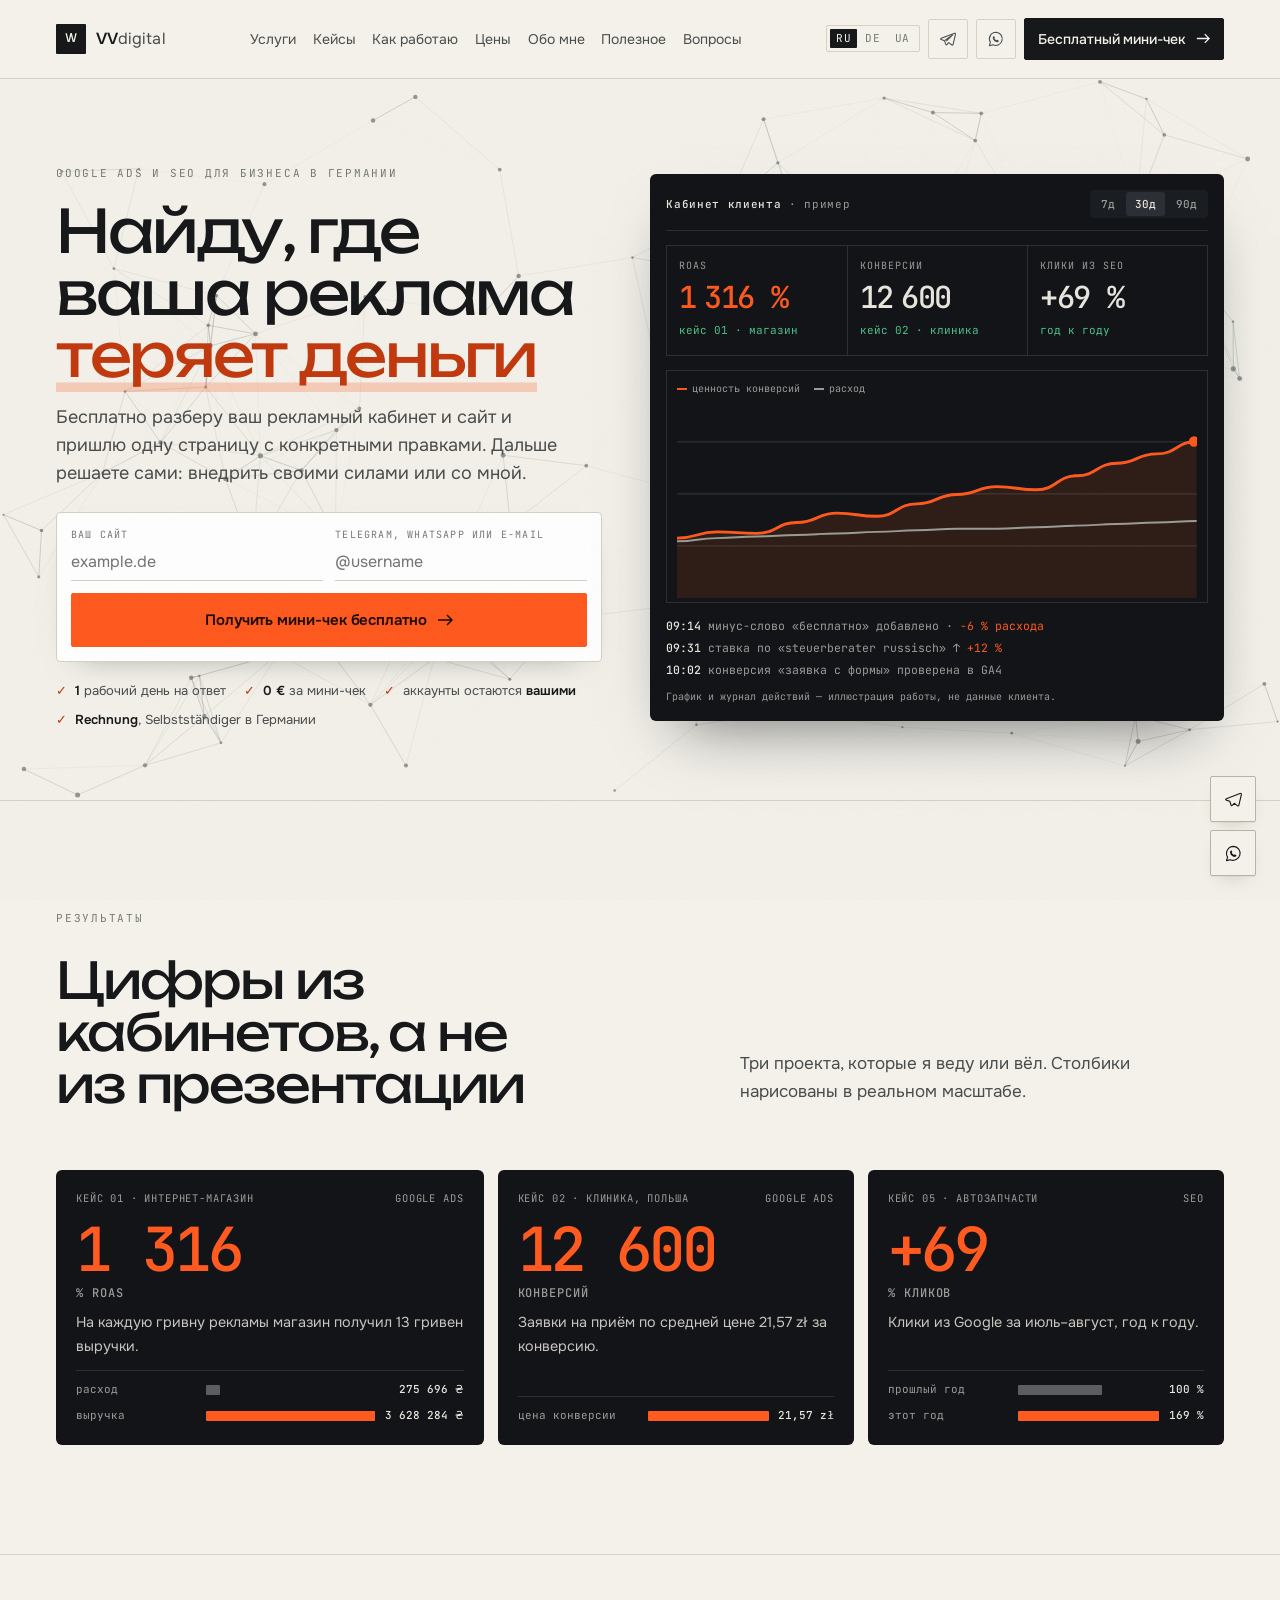
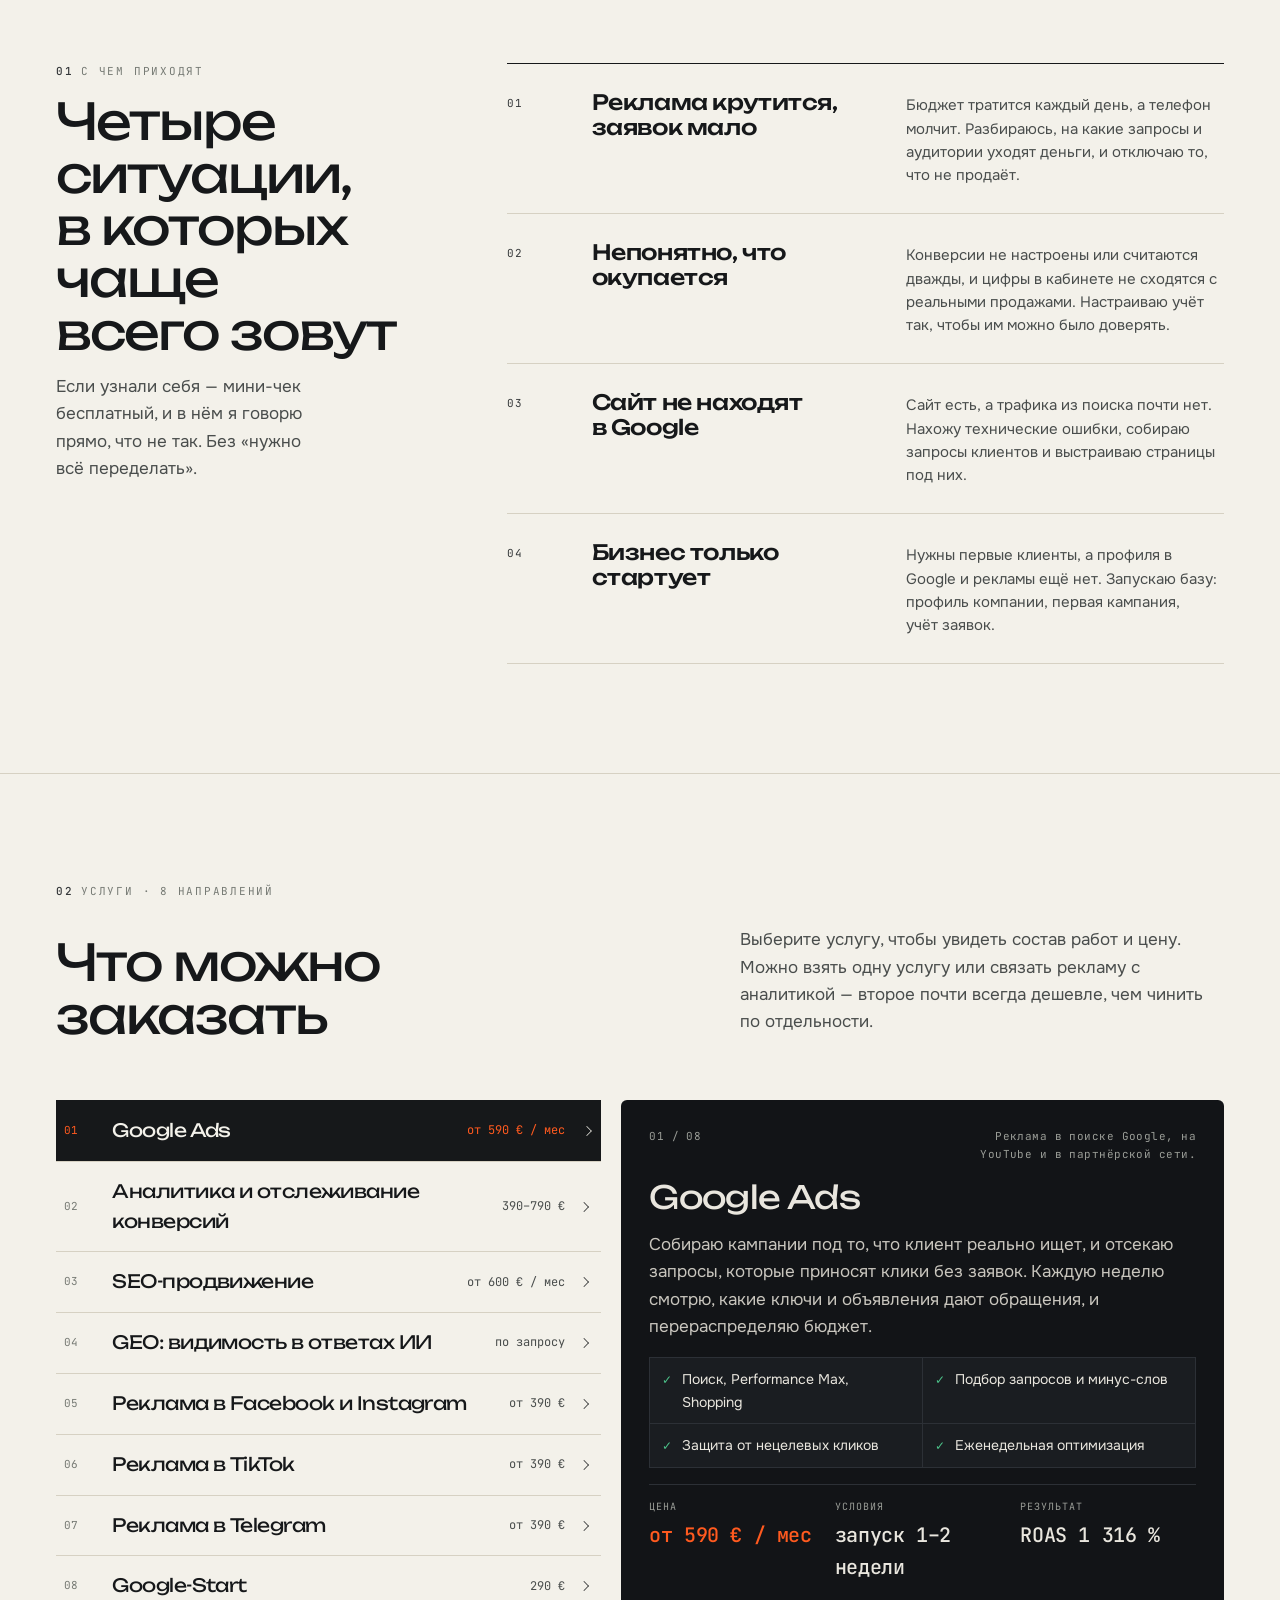
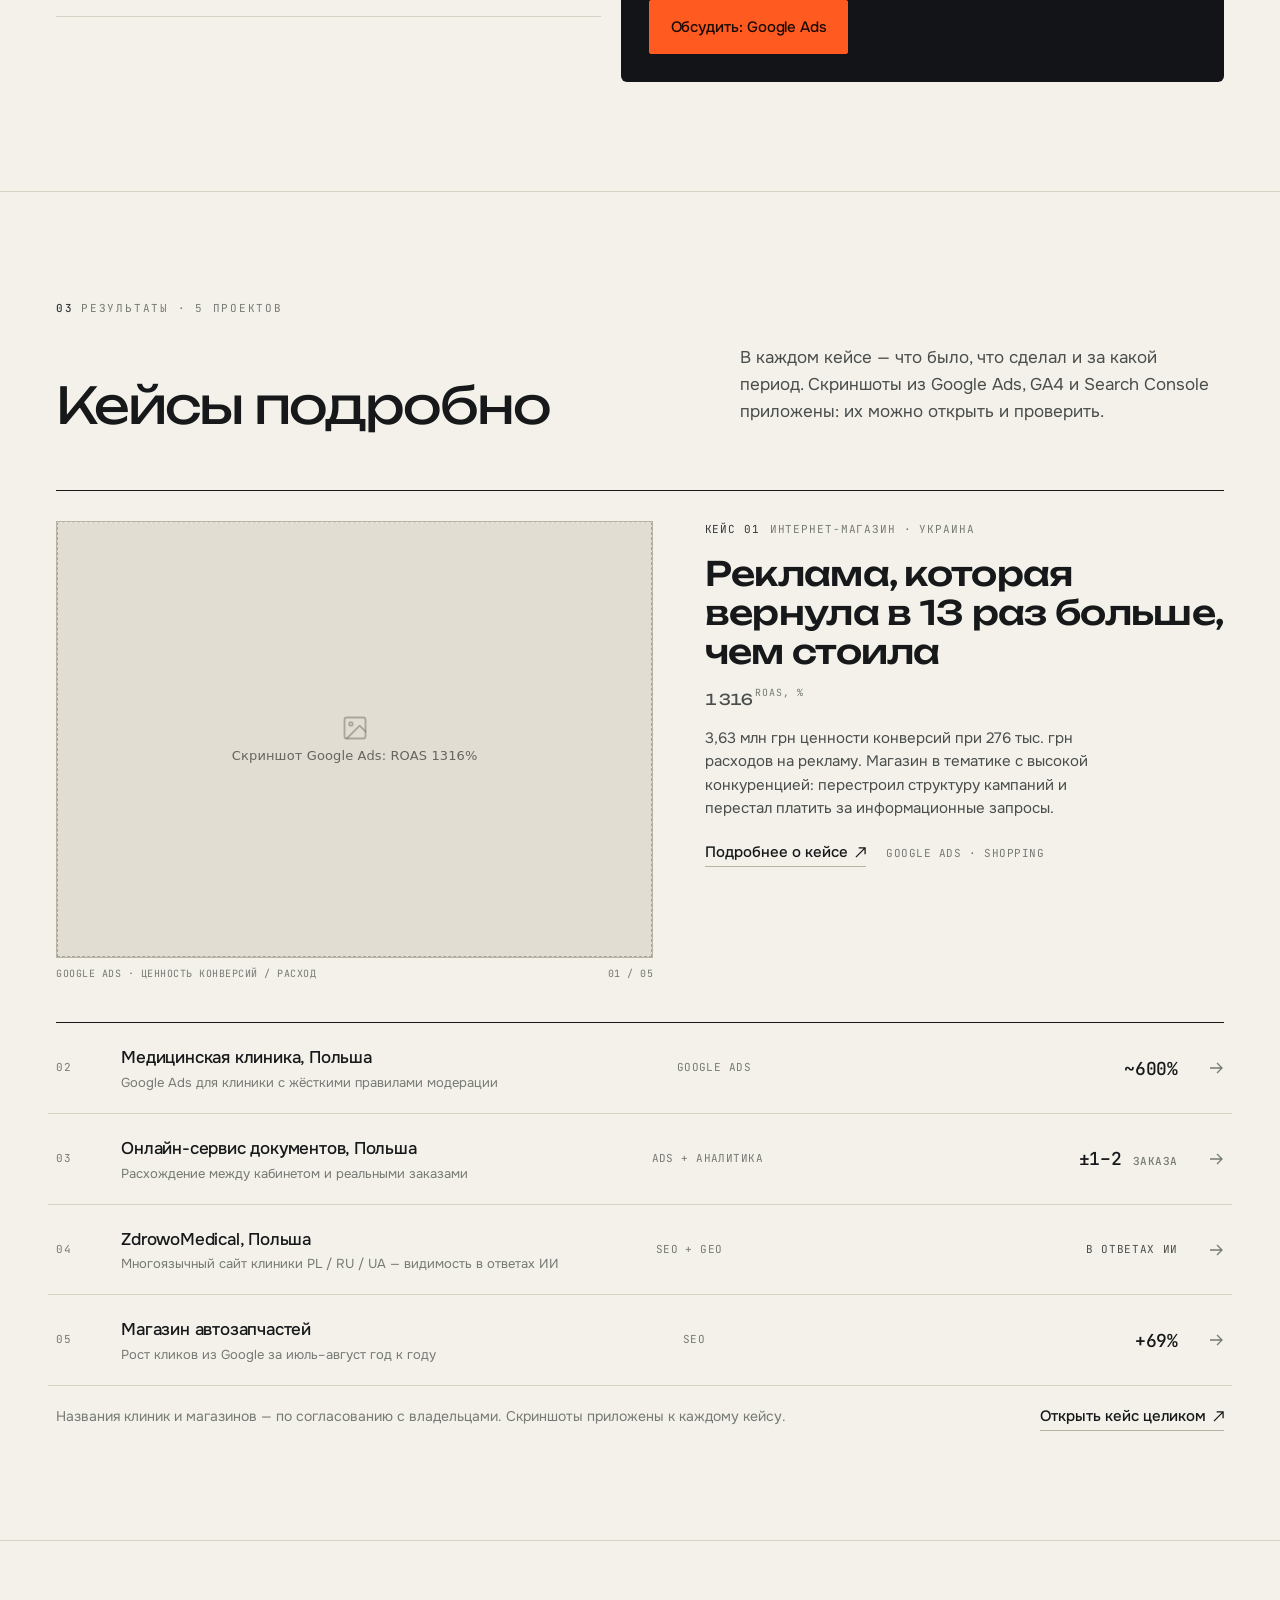
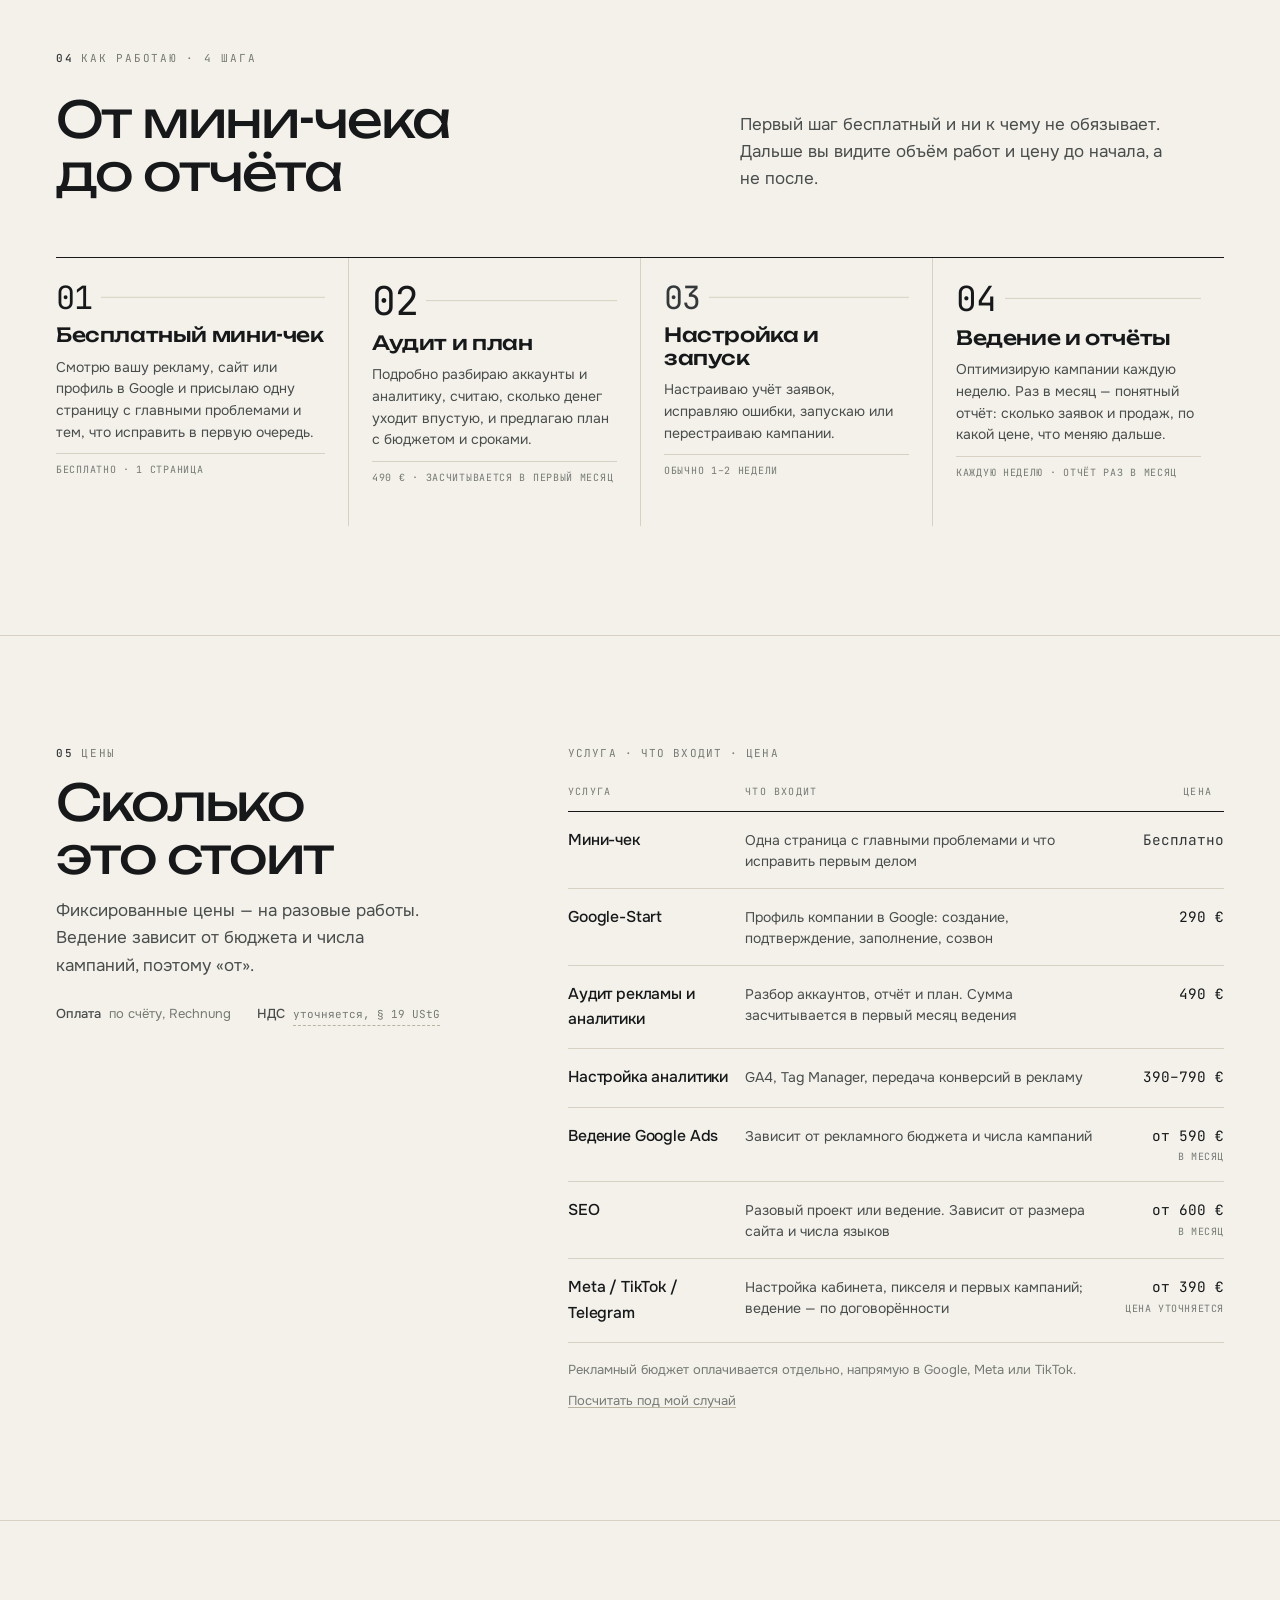
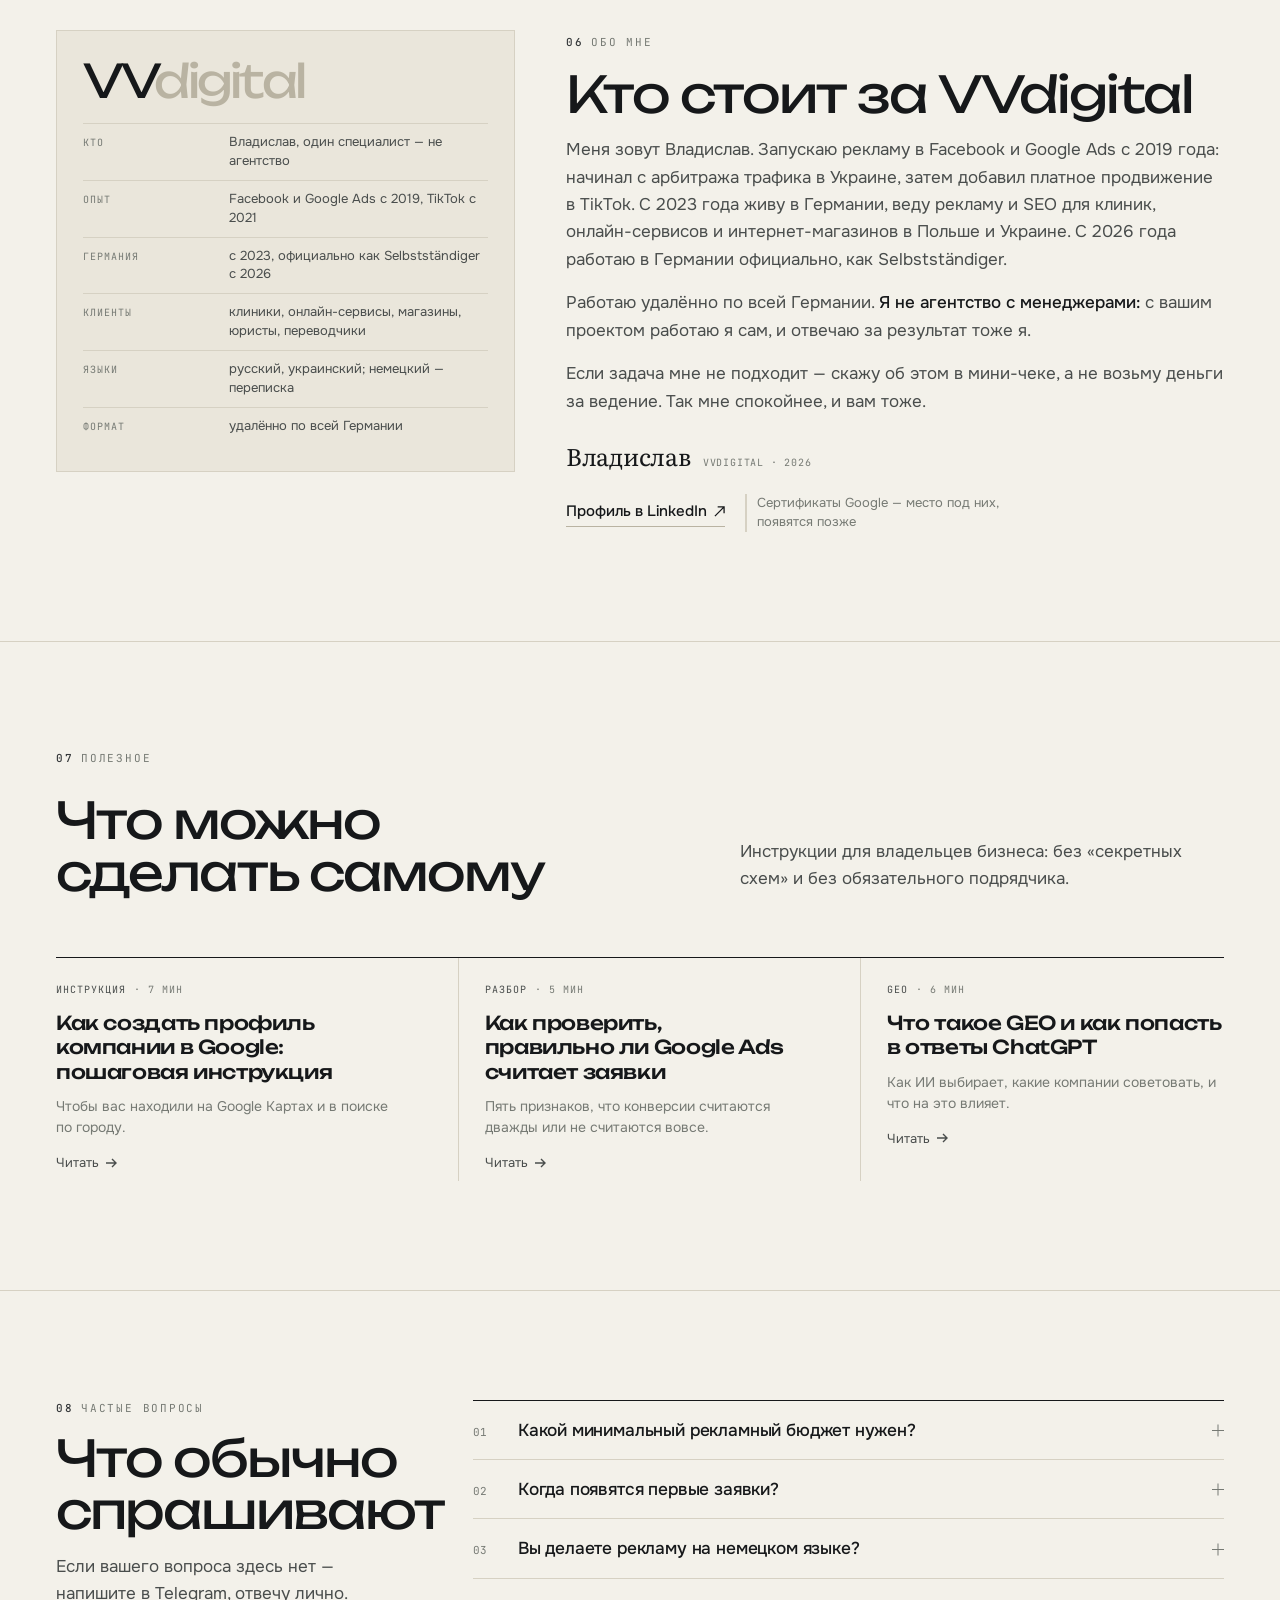
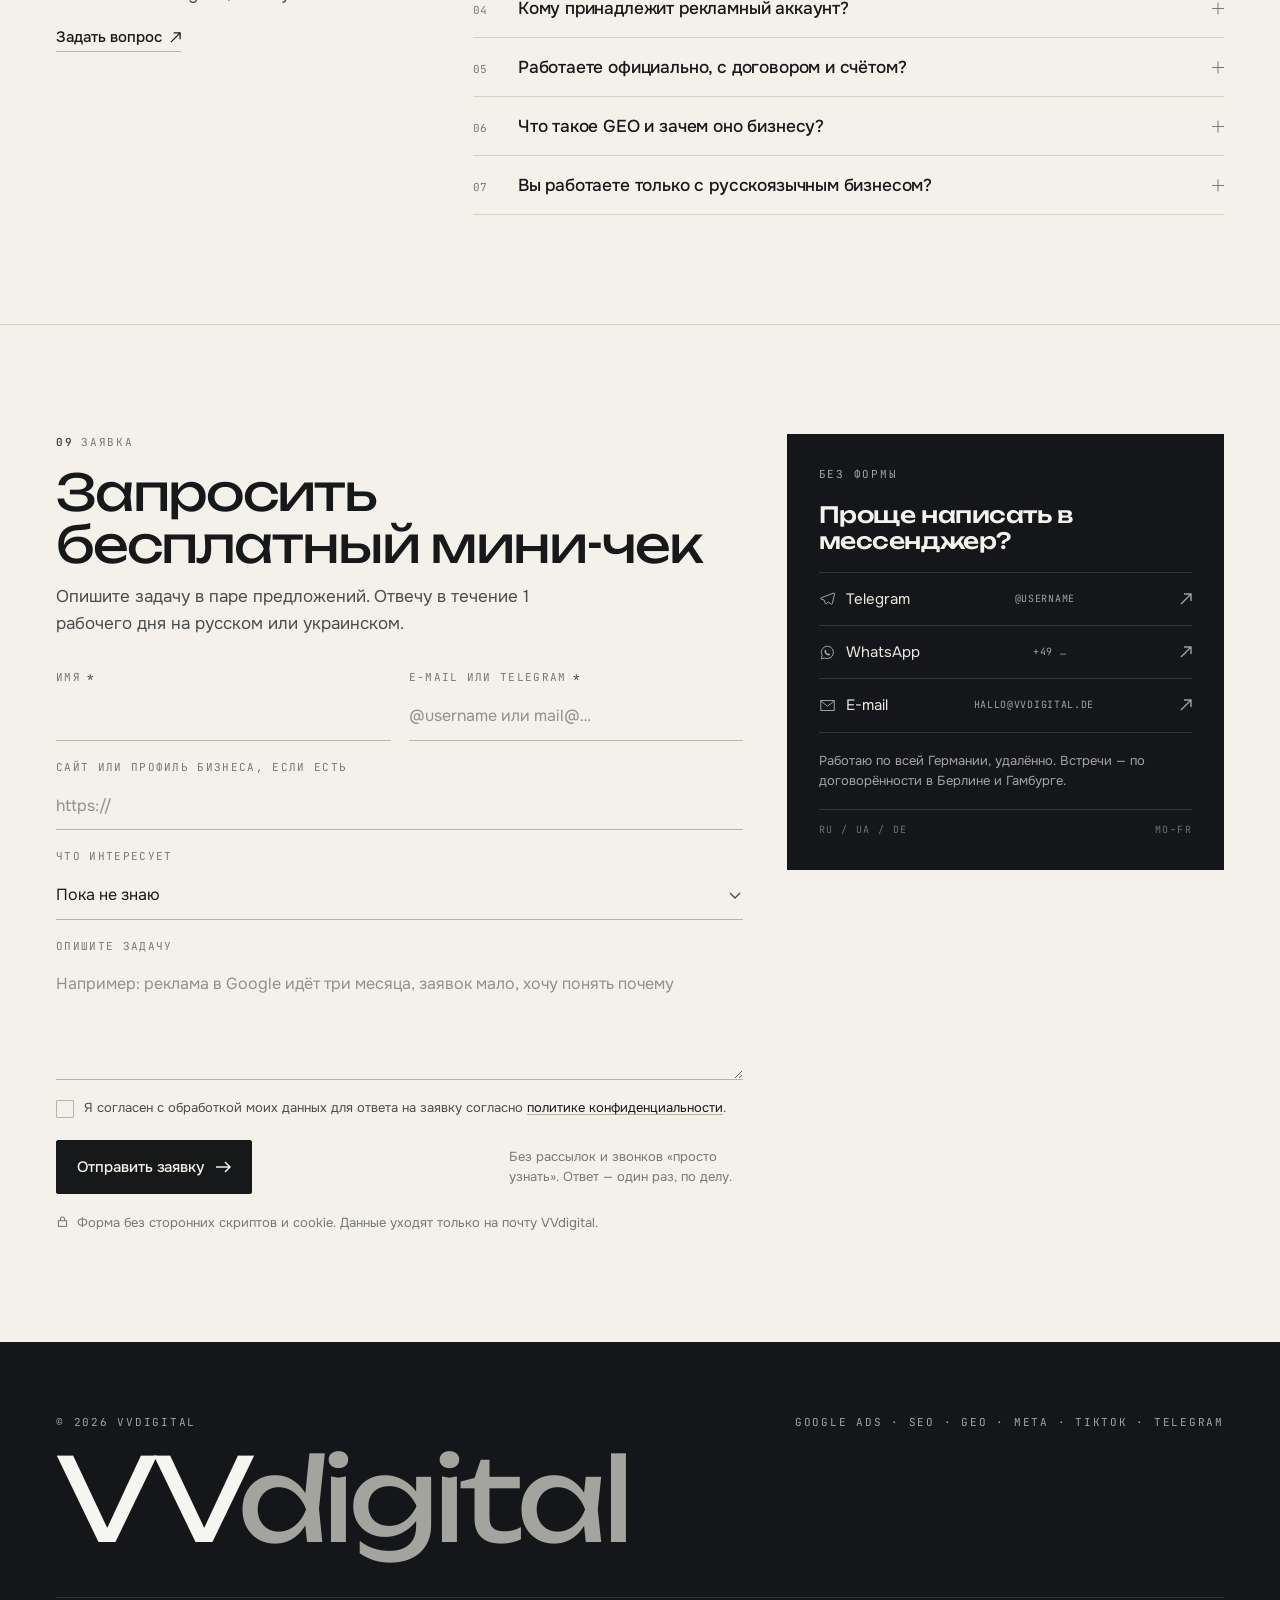
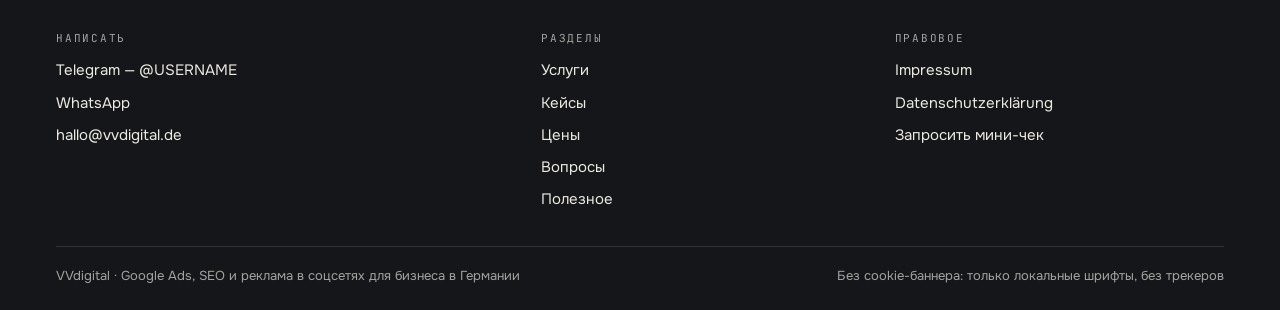
==== commit 4f567075: "Make the home page more sales- and data-driven Offer hero with a mini-check form and an ad-account c" ====
--- a/index.html
+++ b/index.html
@@ -20,6 +20,7 @@
 <meta property="og:image" content="https://vvdigital.de/assets/og-ru.png">
 <link rel="stylesheet" href="assets/style.css">
 <link rel="stylesheet" href="assets/landing.css">
+<link rel="stylesheet" href="assets/home-tech.css">
 <script>document.documentElement.classList.add('js');</script>
 <script type="application/ld+json">
 {"@context":"https://schema.org","@type":"ProfessionalService","name":"VVdigital","url":"https://vvdigital.de/ru/","description":"Google Ads, SEO/GEO и реклама в Meta, TikTok и Telegram для бизнеса в Германии.","founder":{"@type":"Person","name":"Vladyslav Vietier"},"areaServed":{"@type":"Country","name":"Germany"},"knowsLanguage":["ru","uk","de"],"hasOfferCatalog":{"@type":"OfferCatalog","name":"Услуги","itemListElement":[{"@type":"Offer","itemOffered":{"@type":"Service","name":"Google Ads"}},{"@type":"Offer","itemOffered":{"@type":"Service","name":"Настройка аналитики и отслеживания конверсий"}},{"@type":"Offer","itemOffered":{"@type":"Service","name":"SEO"}},{"@type":"Offer","itemOffered":{"@type":"Service","name":"GEO"}},{"@type":"Offer","itemOffered":{"@type":"Service","name":"Meta Ads"}},{"@type":"Offer","itemOffered":{"@type":"Service","name":"TikTok Ads"}},{"@type":"Offer","itemOffered":{"@type":"Service","name":"Telegram Ads"}},{"@type":"Offer","itemOffered":{"@type":"Service","name":"Google-Start: профиль компании в Google"},"price":"290","priceCurrency":"EUR"}]}}
@@ -120,55 +121,106 @@
 <!-- ======================= 02 HERO ======================= -->
 <section class="hero wrap" data-screen-label="02 Первый экран" aria-labelledby="h1">
   <canvas class="hero__net" data-hero-net aria-hidden="true"></canvas>
-  <div class="hero__meta">
-    <span class="eyebrow"><span class="dot"></span>VVdigital · персональный бренд, не агентство</span>
-    <span class="eyebrow">Германия · удалённо · RU / UA / DE</span>
-  </div>
-
-  <div class="hero__grid">
-    <h1 id="h1">Google Ads и SEO <span class="thin">для бизнеса в Германии</span></h1>
-
-    <div class="hero__aside">
-      <p class="hero__lede">Привожу клиентов из Google, соцсетей и ответов ИИ. Настраиваю рекламу и аналитику так, чтобы вы видели, сколько стоит каждая заявка и что именно окупается. Общаюсь на русском и украинском.</p>
-
-      <div class="hero__cta">
-        <a class="btn" href="#contact">Получить бесплатный мини-чек
+  <div class="hx">
+    <div class="hx__main">
+      <span class="eyebrow">Google Ads и SEO для бизнеса в Германии</span>
+      <h1 id="h1">Найду, где ваша реклама <span class="hx__hl">теряет деньги</span></h1>
+      <p class="hx__lede">Бесплатно разберу ваш рекламный кабинет и сайт и пришлю одну страницу с конкретными правками. Дальше решаете сами: внедрить своими силами или со мной.</p>
+      <form class="hx-offer" action="/send.php" method="post" data-hero-form novalidate>
+        <div class="hx-offer__row">
+          <label class="hx-offer__field" for="hx-site"><span>Ваш сайт</span><input id="hx-site" name="site" type="text" inputmode="url" autocomplete="url" placeholder="example.de"></label>
+          <label class="hx-offer__field" for="hx-contact"><span>Telegram, WhatsApp или e-mail</span><input id="hx-contact" name="contact" type="text" autocomplete="off" placeholder="@username"></label>
+        </div>
+        <button class="btn hx-offer__btn" type="submit">Получить мини-чек бесплатно
           <svg width="16" height="12" viewBox="0 0 16 12" fill="none" aria-hidden="true"><path d="M10 1l5 5-5 5M15 6H1" stroke="currentColor" stroke-width="1.5"/></svg>
-        </a>
-        <a class="link-arrow hero__link" href="#cases">Смотреть результаты
-          <svg width="12" height="12" viewBox="0 0 12 12" fill="none" aria-hidden="true"><path d="M6 1v10M1 6l5 5 5-5" stroke="currentColor" stroke-width="1.4"/></svg>
-        </a>
-      </div>
-
-      <div class="hero__facts">
-        <span><b>01</b>Один человек ведёт проект — без менеджеров</span>
-        <span><b>02</b>Аккаунты и данные остаются на ваш бизнес</span>
-        <span><b>03</b>Rechnung, договор, Selbstständiger в Германии</span>
-      </div>
-    </div>
-  </div>
-
-  <div class="proof">
-    <div class="proof__cell" data-reveal>
-      <span class="proof__label"><i>ROAS</i> Google Ads</span>
-      <span class="proof__fig">1 316<sup>%</sup></span>
-      <span class="proof__note">окупаемость рекламы интернет-магазина</span>
-      <span class="proof__src">кейс 01 · Украина</span>
-    </div>
-    <div class="proof__cell" data-reveal style="--d:70ms">
-      <span class="proof__label"><i>SEO</i> клики за год</span>
-      <span class="proof__fig">+69<sup>%</sup></span>
-      <span class="proof__note">кликов из Google у магазина автозапчастей</span>
-      <span class="proof__src">кейс 05 · год к году</span>
-    </div>
-    <div class="proof__cell" data-reveal style="--d:140ms">
-      <span class="proof__label"><i>2019</i> старт в рекламе</span>
-      <span class="proof__fig">7<sup>лет</sup></span>
-      <span class="proof__note">в Facebook и Google Ads; официально в Германии с 2026</span>
-      <span class="proof__src">счёт и договор · Rechnung</span>
+        </button>
+      </form>
+      <ul class="hx-trust">
+        <li><b>1</b> рабочий день на ответ</li>
+        <li><b>0 €</b> за мини-чек</li>
+        <li>аккаунты остаются <b>вашими</b></li>
+        <li><b>Rechnung</b>, Selbstständiger в Германии</li>
+      </ul>
+    </div>
+
+    <div class="console" aria-label="Пример панели рекламного кабинета">
+      <div class="console__head">
+        <span><b>Кабинет клиента</b> · пример</span>
+        <div class="console__seg" role="group" aria-label="Период">
+          <button type="button" data-range="7" aria-pressed="false">7д</button>
+          <button type="button" data-range="30" aria-pressed="true">30д</button>
+          <button type="button" data-range="90" aria-pressed="false">90д</button>
+        </div>
+      </div>
+      <div class="console__kpis">
+        <div class="console__kpi"><small>ROAS</small><strong class="is-hot" data-count="1316" data-suffix=" %">1 316 %</strong><em>кейс 01 · магазин</em></div>
+        <div class="console__kpi"><small>Конверсии</small><strong data-count="12600">12 600</strong><em>кейс 02 · клиника</em></div>
+        <div class="console__kpi"><small>Клики из SEO</small><strong data-count="69" data-prefix="+" data-suffix=" %">+69 %</strong><em>год к году</em></div>
+      </div>
+      <div class="console__chart">
+        <div class="console__legend"><span><i class="is-hot"></i>ценность конверсий</span><span><i></i>расход</span></div>
+        <svg viewBox="0 0 400 150" role="img" aria-label="Иллюстрация: ценность конверсий растёт быстрее расхода">
+          <g class="console__grid"><line x1="0" y1="30" x2="400" y2="30"/><line x1="0" y1="70" x2="400" y2="70"/><line x1="0" y1="110" x2="400" y2="110"/></g>
+          <path data-chart="area" d="" class="console__area"/>
+          <path data-chart="spend" d="" class="console__spend"/>
+          <path data-chart="value" d="" class="console__value"/>
+          <circle data-chart="dot" r="4" cx="-10" cy="-10" class="console__dot"/>
+        </svg>
+      </div>
+      <div class="console__log" aria-hidden="true"><ul>
+        <li><b>09:14</b> минус-слово «бесплатно» добавлено · <span>−6 % расхода</span></li>
+        <li><b>09:31</b> ставка по «steuerberater russisch» ↑ <span>+12 %</span></li>
+        <li><b>10:02</b> конверсия «заявка с формы» проверена в GA4</li>
+        <li><b>10:40</b> объявление B победило A · <span>CTR +0,8 п.п.</span></li>
+        <li><b>11:15</b> страница /uslugi/ попала в AI Overview</li>
+        <li><b>11:52</b> бюджет перенесён в поиск из PMax</li>
+        <li><b>12:20</b> отчёт за неделю отправлен клиенту</li>
+        <li><b>12:47</b> найдено 14 запросов без заявок · <span>отключены</span></li>
+        <li><b>09:14</b> минус-слово «бесплатно» добавлено · <span>−6 % расхода</span></li>
+        <li><b>09:31</b> ставка по «steuerberater russisch» ↑ <span>+12 %</span></li>
+        <li><b>10:02</b> конверсия «заявка с формы» проверена в GA4</li>
+      </ul></div>
+      <div class="console__note">График и журнал действий — иллюстрация работы, не данные клиента.</div>
     </div>
   </div>
 </section>
+<!-- ======================= 02b RESULTS ======================= -->
+<section class="section wrap results" id="results" data-screen-label="02b Результаты" aria-labelledby="results-h">
+  <div class="sec-head">
+    <span class="eyebrow">Результаты</span>
+    <h2 id="results-h">Цифры из кабинетов, а не из презентации</h2>
+    <p class="lede sec-lede">Три проекта, которые я веду или вёл. Столбики нарисованы в реальном масштабе.</p>
+  </div>
+  <div class="results__grid">
+    <article class="rcase">
+      <div class="rcase__top"><span>Кейс 01 · интернет-магазин</span><span>Google Ads</span></div>
+      <div class="rcase__fig">1 316<small>% ROAS</small></div>
+      <p>На каждую гривну рекламы магазин получил 13 гривен выручки.</p>
+      <div class="rbars" role="img" aria-label="Расход 275 696 грн, ценность конверсий 3 628 284 грн">
+        <div class="rbar"><span>расход</span><i style="width:7.6%"></i><b>275 696 ₴</b></div>
+        <div class="rbar is-hot"><span>выручка</span><i style="width:100%"></i><b>3 628 284 ₴</b></div>
+      </div>
+    </article>
+    <article class="rcase">
+      <div class="rcase__top"><span>Кейс 02 · клиника, Польша</span><span>Google Ads</span></div>
+      <div class="rcase__fig">12 600<small>конверсий</small></div>
+      <p>Заявки на приём по средней цене 21,57 zł за конверсию.</p>
+      <div class="rbars" role="img" aria-label="Средняя стоимость конверсии 21,57 злотых">
+        <div class="rbar is-hot"><span>цена конверсии</span><i style="width:100%"></i><b>21,57 zł</b></div>
+      </div>
+    </article>
+    <article class="rcase">
+      <div class="rcase__top"><span>Кейс 05 · автозапчасти</span><span>SEO</span></div>
+      <div class="rcase__fig">+69<small>% кликов</small></div>
+      <p>Клики из Google за июль–август, год к году.</p>
+      <div class="rbars" role="img" aria-label="Клики: прошлый год 100 процентов, этот год 169 процентов">
+        <div class="rbar"><span>прошлый год</span><i style="width:59.2%"></i><b>100 %</b></div>
+        <div class="rbar is-hot"><span>этот год</span><i style="width:100%"></i><b>169 %</b></div>
+      </div>
+    </article>
+  </div>
+</section>
+
 
 <!-- ======================= 03 PAINS ======================= -->
 <section class="section wrap" id="for-whom" data-screen-label="03 С чем приходят" aria-labelledby="pains-h">
@@ -217,12 +269,12 @@
   <div class="sec-head">
     <span class="eyebrow"><b>02</b>Услуги · 8 направлений</span>
     <h2 id="svc-h">Что можно заказать</h2>
-    <p class="lede sec-lede">Раскройте строку, чтобы увидеть состав работ и цену. Можно взять одну услугу или связать рекламу с аналитикой — второе почти всегда дешевле, чем чинить по отдельности.</p>
-  </div>
-
-  <div class="services" data-accordion="single">
+    <p class="lede sec-lede">Выберите услугу, чтобы увидеть состав работ и цену. Можно взять одну услугу или связать рекламу с аналитикой — второе почти всегда дешевле, чем чинить по отдельности.</p>
+  </div>
+
+  <div class="services" data-accordion="single" data-svc-tabs>
     <article class="svc" data-open="true">
-      <button class="svc__row" type="button" aria-expanded="true" aria-controls="svc-1" data-acc>
+      <button class="svc__row" type="button" aria-expanded="true" aria-controls="svc-1" data-acc data-result="ROAS 1 316 %">
         <span class="svc__num">01</span>
         <span class="svc__name">Google Ads</span>
         <span class="svc__desc">Реклама в поиске Google, на YouTube и в партнёрской сети.</span>
@@ -253,8 +305,8 @@
       </div>
     </article>
 
-    <article class="svc">
-      <button class="svc__row" type="button" aria-expanded="false" aria-controls="svc-2" data-acc>
+    <article class="svc" data-open="false">
+      <button class="svc__row" type="button" aria-expanded="false" aria-controls="svc-2" data-acc data-result="±1–2 заказа расхождения">
         <span class="svc__num">02</span>
         <span class="svc__name">Аналитика и отслеживание конверсий</span>
         <span class="svc__desc">Чтобы реклама училась на реальных продажах, а не на догадках.</span>
@@ -285,8 +337,8 @@
       </div>
     </article>
 
-    <article class="svc">
-      <button class="svc__row" type="button" aria-expanded="false" aria-controls="svc-3" data-acc>
+    <article class="svc" data-open="false">
+      <button class="svc__row" type="button" aria-expanded="false" aria-controls="svc-3" data-acc data-result="+69 % кликов за год">
         <span class="svc__num">03</span>
         <span class="svc__name">SEO-продвижение</span>
         <span class="svc__desc">Рост бесплатного трафика из Google, в том числе для многоязычных сайтов.</span>
@@ -317,8 +369,8 @@
       </div>
     </article>
 
-    <article class="svc">
-      <button class="svc__row" type="button" aria-expanded="false" aria-controls="svc-4" data-acc>
+    <article class="svc" data-open="false">
+      <button class="svc__row" type="button" aria-expanded="false" aria-controls="svc-4" data-acc data-result="клиника в ответах ИИ">
         <span class="svc__num">04</span>
         <span class="svc__name">GEO: видимость в ответах ИИ</span>
         <span class="svc__desc">Чтобы ChatGPT, Gemini и Google AI Overviews называли вашу компанию.</span>
@@ -348,7 +400,7 @@
       </div>
     </article>
 
-    <article class="svc">
+    <article class="svc" data-open="false">
       <button class="svc__row" type="button" aria-expanded="false" aria-controls="svc-5" data-acc>
         <span class="svc__num">05</span>
         <span class="svc__name">Реклама в Facebook и Instagram</span>
@@ -380,7 +432,7 @@
       </div>
     </article>
 
-    <article class="svc">
+    <article class="svc" data-open="false">
       <button class="svc__row" type="button" aria-expanded="false" aria-controls="svc-6" data-acc>
         <span class="svc__num">06</span>
         <span class="svc__name">Реклама в TikTok</span>
@@ -412,7 +464,7 @@
       </div>
     </article>
 
-    <article class="svc">
+    <article class="svc" data-open="false">
       <button class="svc__row" type="button" aria-expanded="false" aria-controls="svc-7" data-acc>
         <span class="svc__num">07</span>
         <span class="svc__name">Реклама в Telegram</span>
@@ -443,7 +495,7 @@
       </div>
     </article>
 
-    <article class="svc">
+    <article class="svc" data-open="false">
       <button class="svc__row" type="button" aria-expanded="false" aria-controls="svc-8" data-acc>
         <span class="svc__num">08</span>
         <span class="svc__name">Google-Start</span>
@@ -480,7 +532,7 @@
 <section class="section wrap" id="cases" data-screen-label="05 Результаты" aria-labelledby="cases-h">
   <div class="sec-head">
     <span class="eyebrow"><b>03</b>Результаты · 5 проектов</span>
-    <h2 id="cases-h">Цифры из кабинетов, а не из презентации</h2>
+    <h2 id="cases-h">Кейсы подробно</h2>
     <p class="lede sec-lede">В каждом кейсе — что было, что сделал и за какой период. Скриншоты из Google Ads, GA4 и Search Console приложены: их можно открыть и проверить.</p>
   </div>
 
@@ -1007,5 +1059,6 @@
 <script src="assets/image_slot.js"></script>
 <script src="assets/site.js"></script>
 <script src="assets/hero-net.js" defer></script>
+<script src="assets/home-tech.js" defer></script>
 </body>
 </html>
--- a/assets/home-tech.css
+++ b/assets/home-tech.css
@@ -0,0 +1,352 @@
+/* =========================================================================
+   VVdigital home, tech layer: hero offer + console, results bars, services tabs
+   ========================================================================= */
+:root {
+  --hot: #ff5a1f;
+  --hot-ink: #c2390f;
+  --hot-on: #1a0a04;
+  --up: #4cc38a;
+  --con: #121417;
+  --con-2: #1a1d21;
+  --con-line: #2c3036;
+  --con-text: #e9e6de;
+  --con-dim: #9a9d97;
+  --con-body: #c9c6be;
+}
+
+/* ---------- hero ---------- */
+.hx {
+  display: grid;
+  gap: clamp(28px, 4vw, 48px);
+  padding-block: clamp(8px, 2vw, 20px) clamp(10px, 2vw, 24px);
+}
+@media (min-width: 980px) {
+  .hx {
+    grid-template-columns: minmax(0, 1fr) minmax(0, 1.05fr);
+    align-items: center;
+  }
+}
+.hx__main { min-width: 0; }
+.hero .hx h1 {
+  max-width: 14ch;
+  font-size: clamp(2rem, 1rem + 3.4vw, 3.9rem);
+  line-height: 1.04;
+  margin: 18px 0;
+}
+.hx__hl {
+  color: var(--hot-ink);
+  box-shadow: inset 0 -0.16em 0 color-mix(in srgb, var(--hot) 24%, transparent);
+}
+.hx__lede {
+  color: var(--ink-2);
+  max-width: 42ch;
+  margin: 0 0 24px;
+  font-size: clamp(1rem, 0.96rem + 0.22vw, 1.125rem);
+  line-height: 1.55;
+}
+.hx-offer {
+  background: #fff;
+  border: 1px solid var(--rule);
+  border-radius: 4px;
+  padding: 14px;
+  display: grid;
+  gap: 12px;
+  max-width: 560px;
+  box-shadow: 0 14px 30px -24px rgba(22, 24, 26, 0.5);
+}
+.hx-offer__row { display: grid; gap: 12px; }
+@media (min-width: 560px) { .hx-offer__row { grid-template-columns: 1fr 1fr; } }
+.hx-offer__field span {
+  display: block;
+  font-family: var(--f-mono);
+  font-size: 10px;
+  letter-spacing: 0.12em;
+  text-transform: uppercase;
+  color: var(--ink-3);
+}
+.hx-offer__field input {
+  width: 100%;
+  font: 16px var(--f-text);
+  color: var(--ink);
+  background: transparent;
+  border: 0;
+  border-bottom: 1px solid var(--rule);
+  border-radius: 0;
+  padding: 8px 0;
+}
+.hx-offer__field input:focus-visible {
+  outline: none;
+  border-bottom-color: var(--hot-ink);
+  box-shadow: 0 1px 0 0 var(--hot-ink);
+}
+.btn.hx-offer__btn {
+  --btn-bg: var(--hot);
+  --btn-fg: var(--hot-on);
+  justify-content: center;
+  font-weight: 600;
+  border-color: var(--hot);
+}
+.btn.hx-offer__btn:hover {
+  --btn-bg: #ff7a45;
+  border-color: #ff7a45;
+}
+.hx-trust {
+  list-style: none;
+  margin: 18px 0 0;
+  padding: 0;
+  display: flex;
+  flex-wrap: wrap;
+  gap: 8px 18px;
+  font-size: 0.8125rem;
+  color: var(--ink-2);
+}
+.hx-trust li::before { content: "\2713\00a0"; color: var(--hot-ink); font-family: var(--f-mono); }
+.hx-trust b { color: var(--ink); font-weight: 600; }
+
+/* ---------- console ---------- */
+.console {
+  background: var(--con);
+  color: var(--con-text);
+  border-radius: 6px;
+  padding: 16px;
+  box-shadow: 0 30px 60px -30px rgba(18, 20, 23, 0.6);
+  min-width: 0;
+}
+.console__head {
+  display: flex;
+  justify-content: space-between;
+  align-items: center;
+  gap: 10px;
+  padding-bottom: 12px;
+  border-bottom: 1px solid var(--con-line);
+  font-family: var(--f-mono);
+  font-size: 11px;
+  color: var(--con-dim);
+  letter-spacing: 0.06em;
+}
+.console__head b { color: var(--con-text); font-weight: 500; }
+.console__seg { display: flex; gap: 2px; background: var(--con-2); padding: 2px; border-radius: 4px; }
+.console__seg button {
+  font: 500 11px var(--f-mono);
+  color: var(--con-dim);
+  background: transparent;
+  border: 0;
+  padding: 5px 9px;
+  border-radius: 3px;
+  cursor: pointer;
+}
+.console__seg button[aria-pressed="true"] { background: var(--con-line); color: var(--con-text); }
+.console__seg button:focus-visible { outline: 2px solid var(--hot); outline-offset: 2px; }
+.console__kpis {
+  display: grid;
+  grid-template-columns: repeat(3, minmax(0, 1fr));
+  gap: 1px;
+  background: var(--con-line);
+  border: 1px solid var(--con-line);
+  margin: 14px 0;
+}
+.console__kpi { background: var(--con); padding: 12px; min-width: 0; }
+.console__kpi small {
+  display: block;
+  font-family: var(--f-mono);
+  font-size: 10px;
+  letter-spacing: 0.1em;
+  text-transform: uppercase;
+  color: var(--con-dim);
+}
+.console__kpi strong {
+  display: block;
+  font-family: var(--f-mono);
+  font-weight: 500;
+  font-size: clamp(1.25rem, 1rem + 1.2vw, 1.9rem);
+  letter-spacing: -0.04em;
+  line-height: 1.2;
+  margin-top: 4px;
+  white-space: nowrap;
+  font-variant-numeric: tabular-nums;
+}
+.console__kpi strong.is-hot { color: var(--hot); }
+.console__kpi em { font-style: normal; font-family: var(--f-mono); font-size: 11px; color: var(--up); }
+.console__chart { border: 1px solid var(--con-line); padding: 10px 10px 4px; }
+.console__chart svg { display: block; width: 100%; height: auto; }
+.console__legend {
+  display: flex;
+  flex-wrap: wrap;
+  gap: 4px 14px;
+  font-family: var(--f-mono);
+  font-size: 10px;
+  color: var(--con-dim);
+  margin-bottom: 6px;
+}
+.console__legend i { display: inline-block; width: 10px; height: 2px; background: var(--con-dim); vertical-align: middle; margin-right: 5px; }
+.console__legend i.is-hot { background: var(--hot); }
+.console__grid line { stroke: var(--con-line); stroke-width: 1; }
+.console__area { fill: color-mix(in srgb, var(--hot) 12%, transparent); }
+.console__spend { fill: none; stroke: var(--con-dim); stroke-width: 1.5; }
+.console__value { fill: none; stroke: var(--hot); stroke-width: 2.2; }
+.console__dot { fill: var(--hot); }
+.is-drawing { stroke-dasharray: 1000; animation: con-draw 2.2s cubic-bezier(0.22, 0.61, 0.36, 1) both; }
+@keyframes con-draw { from { stroke-dashoffset: 1000; } to { stroke-dashoffset: 0; } }
+.console__log {
+  margin-top: 12px;
+  font-family: var(--f-mono);
+  font-size: 11.5px;
+  color: var(--con-dim);
+  height: 66px;
+  overflow: hidden;
+}
+.console__log ul { list-style: none; margin: 0; padding: 0; animation: con-log 16s steps(8) infinite; }
+.console__log li { height: 22px; line-height: 22px; white-space: nowrap; overflow: hidden; text-overflow: ellipsis; }
+.console__log li b { color: var(--con-text); font-weight: 500; }
+.console__log li span { color: var(--hot); }
+@keyframes con-log { to { transform: translateY(-176px); } }
+.console__note { margin-top: 8px; font-family: var(--f-mono); font-size: 10px; color: var(--con-dim); }
+@media (max-width: 520px) {
+  .console__kpis { grid-template-columns: 1fr 1fr; }
+  .console__kpi:last-child { grid-column: span 2; }
+}
+
+/* ---------- results ---------- */
+.results__grid { display: grid; gap: 14px; }
+@media (min-width: 900px) { .results__grid { grid-template-columns: 1.2fr 1fr 1fr; } }
+.rcase {
+  background: var(--con);
+  color: var(--con-text);
+  border-radius: 6px;
+  padding: 20px;
+  display: flex;
+  flex-direction: column;
+  gap: 12px;
+  min-width: 0;
+}
+.rcase__top {
+  display: flex;
+  justify-content: space-between;
+  gap: 10px;
+  font-family: var(--f-mono);
+  font-size: 10.5px;
+  letter-spacing: 0.08em;
+  text-transform: uppercase;
+  color: var(--con-dim);
+}
+.rcase__fig {
+  font-family: var(--f-mono);
+  font-weight: 500;
+  font-size: clamp(2.4rem, 1.6rem + 3vw, 3.8rem);
+  letter-spacing: -0.05em;
+  line-height: 1;
+  color: var(--hot);
+  white-space: nowrap;
+}
+.rcase__fig small {
+  display: block;
+  font-size: 12px;
+  letter-spacing: 0.08em;
+  color: var(--con-dim);
+  margin-top: 8px;
+  text-transform: uppercase;
+}
+.rcase p { margin: 0; color: var(--con-body); font-size: 0.9rem; }
+.rbars { display: grid; gap: 8px; margin-top: auto; padding-top: 10px; border-top: 1px solid var(--con-line); }
+.rbar {
+  display: grid;
+  grid-template-columns: 7.5rem minmax(0, 1fr) auto;
+  gap: 10px;
+  align-items: center;
+  font-family: var(--f-mono);
+  font-size: 11px;
+  color: var(--con-dim);
+}
+.rbar i { display: block; height: 10px; background: #5a5e62; border-radius: 1px; transform-origin: left; animation: r-grow 1.4s cubic-bezier(0.22, 0.61, 0.36, 1) both; }
+.rbar.is-hot i { background: var(--hot); }
+.rbar b { color: var(--con-text); font-weight: 500; white-space: nowrap; }
+@keyframes r-grow { from { transform: scaleX(0); } }
+@media (max-width: 420px) { .rbar { grid-template-columns: 5.6rem minmax(0, 1fr) auto; } }
+
+/* ---------- services: list + card ---------- */
+.svx { display: grid; gap: 14px; }
+@media (min-width: 900px) {
+  .svx { grid-template-columns: minmax(0, 0.95fr) minmax(0, 1.05fr); gap: 20px; align-items: start; }
+}
+.svx__list { display: grid; border-top: 1px solid var(--ink); }
+.svx__item {
+  display: grid;
+  grid-template-columns: 2.4rem minmax(0, 1fr) auto 18px;
+  gap: 10px;
+  align-items: center;
+  width: 100%;
+  text-align: left;
+  background: transparent;
+  border: 0;
+  border-bottom: 1px solid var(--rule);
+  padding: 15px 8px;
+  cursor: pointer;
+  font: inherit;
+  color: var(--ink);
+  transition: background 0.18s;
+}
+.svx__item:hover { background: color-mix(in oklab, var(--ink) 4%, transparent); }
+.svx__item:focus-visible { outline: 2px solid var(--hot-ink); outline-offset: -2px; }
+.svx__n { font-family: var(--f-mono); font-size: 11px; color: var(--ink-3); }
+.svx__t { font-family: var(--f-display); font-size: clamp(0.98rem, 0.9rem + 0.4vw, 1.15rem); letter-spacing: -0.03em; min-width: 0; }
+.svx__p { font-family: var(--f-mono); font-size: 12px; color: var(--ink-2); white-space: nowrap; }
+.svx__a { width: 18px; height: 18px; position: relative; }
+.svx__a::before {
+  content: "";
+  position: absolute;
+  inset: 4px;
+  border-right: 1.5px solid currentColor;
+  border-top: 1.5px solid currentColor;
+  transform: rotate(45deg) scale(0.7);
+  transition: transform 0.2s;
+}
+.svx__item[aria-selected="true"] { background: var(--ink); color: var(--paper); }
+.svx__item[aria-selected="true"] .svx__n,
+.svx__item[aria-selected="true"] .svx__p { color: var(--hot); }
+.svx__item[aria-selected="true"] .svx__a::before { transform: rotate(45deg) translate(2px, -2px) scale(0.7); }
+.svx__card {
+  background: var(--con);
+  color: var(--con-text);
+  border-radius: 6px;
+  padding: clamp(18px, 2.4vw, 28px);
+  display: flex;
+  flex-direction: column;
+  gap: 16px;
+  min-width: 0;
+}
+@media (min-width: 900px) { .svx__card { position: sticky; top: 96px; } }
+.svx__card.is-in { animation: svx-in 0.28s ease both; }
+@keyframes svx-in { from { opacity: 0.2; transform: translateY(4px); } }
+.svx__head {
+  display: flex;
+  justify-content: space-between;
+  gap: 12px;
+  align-items: baseline;
+  font-family: var(--f-mono);
+  font-size: 11px;
+  color: var(--con-dim);
+  letter-spacing: 0.04em;
+}
+.svx__head span:last-child { text-align: right; max-width: 34ch; }
+.svx__card h3 { color: var(--con-text); font-size: clamp(1.4rem, 1.1rem + 1.2vw, 2rem); line-height: 1.1; }
+.svx__card p { margin: 0; color: var(--con-body); max-width: 56ch; }
+.svx__inc { list-style: none; margin: 0; padding: 0; display: grid; gap: 1px; background: var(--con-line); border: 1px solid var(--con-line); }
+@media (min-width: 560px) { .svx__inc { grid-template-columns: 1fr 1fr; } }
+.svx__inc li { background: var(--con-2); padding: 10px 12px; font-size: 0.875rem; display: flex; gap: 10px; align-items: baseline; }
+.svx__inc li::before { content: "\2713"; font-family: var(--f-mono); color: var(--up); font-size: 12px; }
+.svx__facts {
+  display: grid;
+  grid-template-columns: repeat(auto-fit, minmax(120px, 1fr));
+  border-top: 1px solid var(--con-line);
+  padding-top: 14px;
+  gap: 10px;
+}
+.svx__facts small { display: block; font-family: var(--f-mono); font-size: 10px; color: var(--con-dim); text-transform: uppercase; letter-spacing: 0.1em; }
+.svx__facts b { display: block; font-family: var(--f-mono); font-weight: 500; font-size: clamp(0.95rem, 0.88rem + 0.5vw, 1.25rem); margin-top: 4px; letter-spacing: -0.02em; }
+.svx__facts b.is-hot { color: var(--hot); }
+.btn.svx__btn { --btn-bg: var(--hot); --btn-fg: var(--hot-on); border-color: var(--hot); align-self: flex-start; }
+.btn.svx__btn:hover { --btn-bg: #ff7a45; border-color: #ff7a45; }
+
+@media (prefers-reduced-motion: reduce) {
+  .is-drawing, .console__log ul, .rbar i, .svx__card.is-in { animation: none; }
+}
